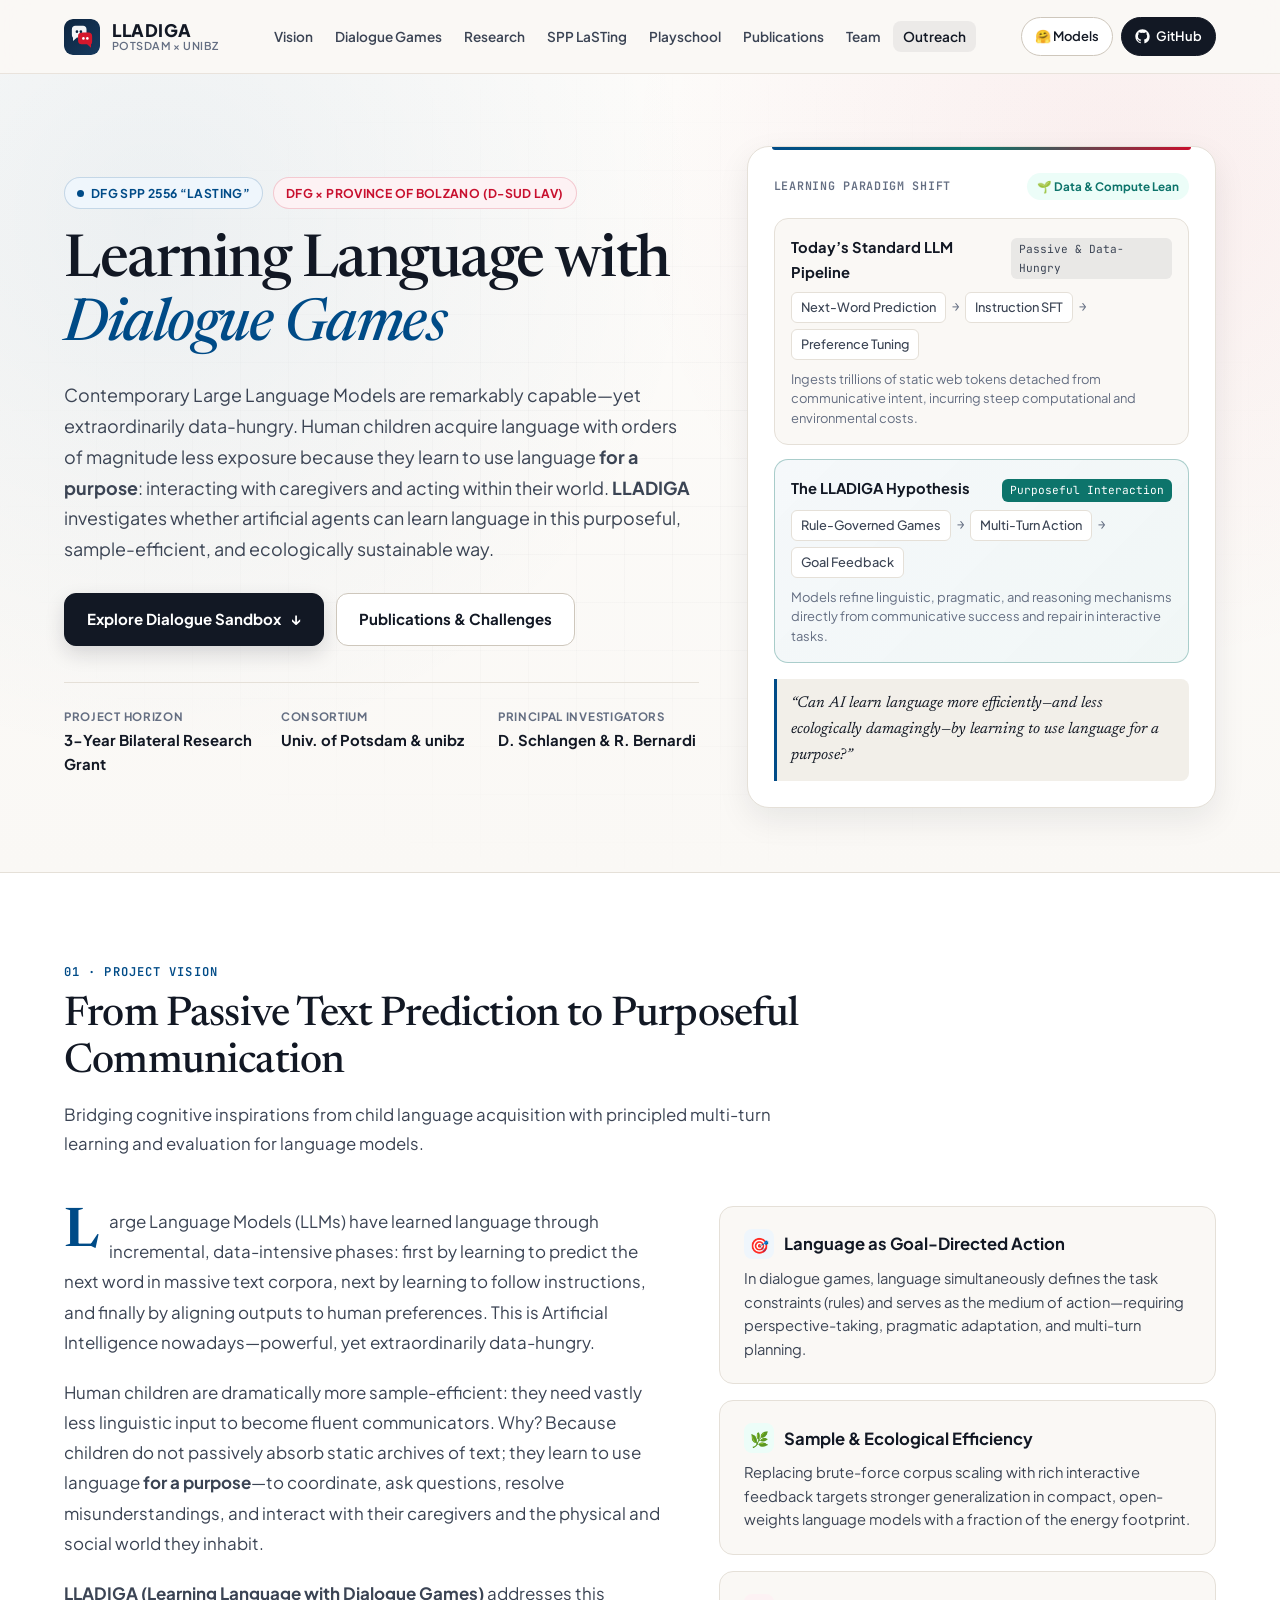
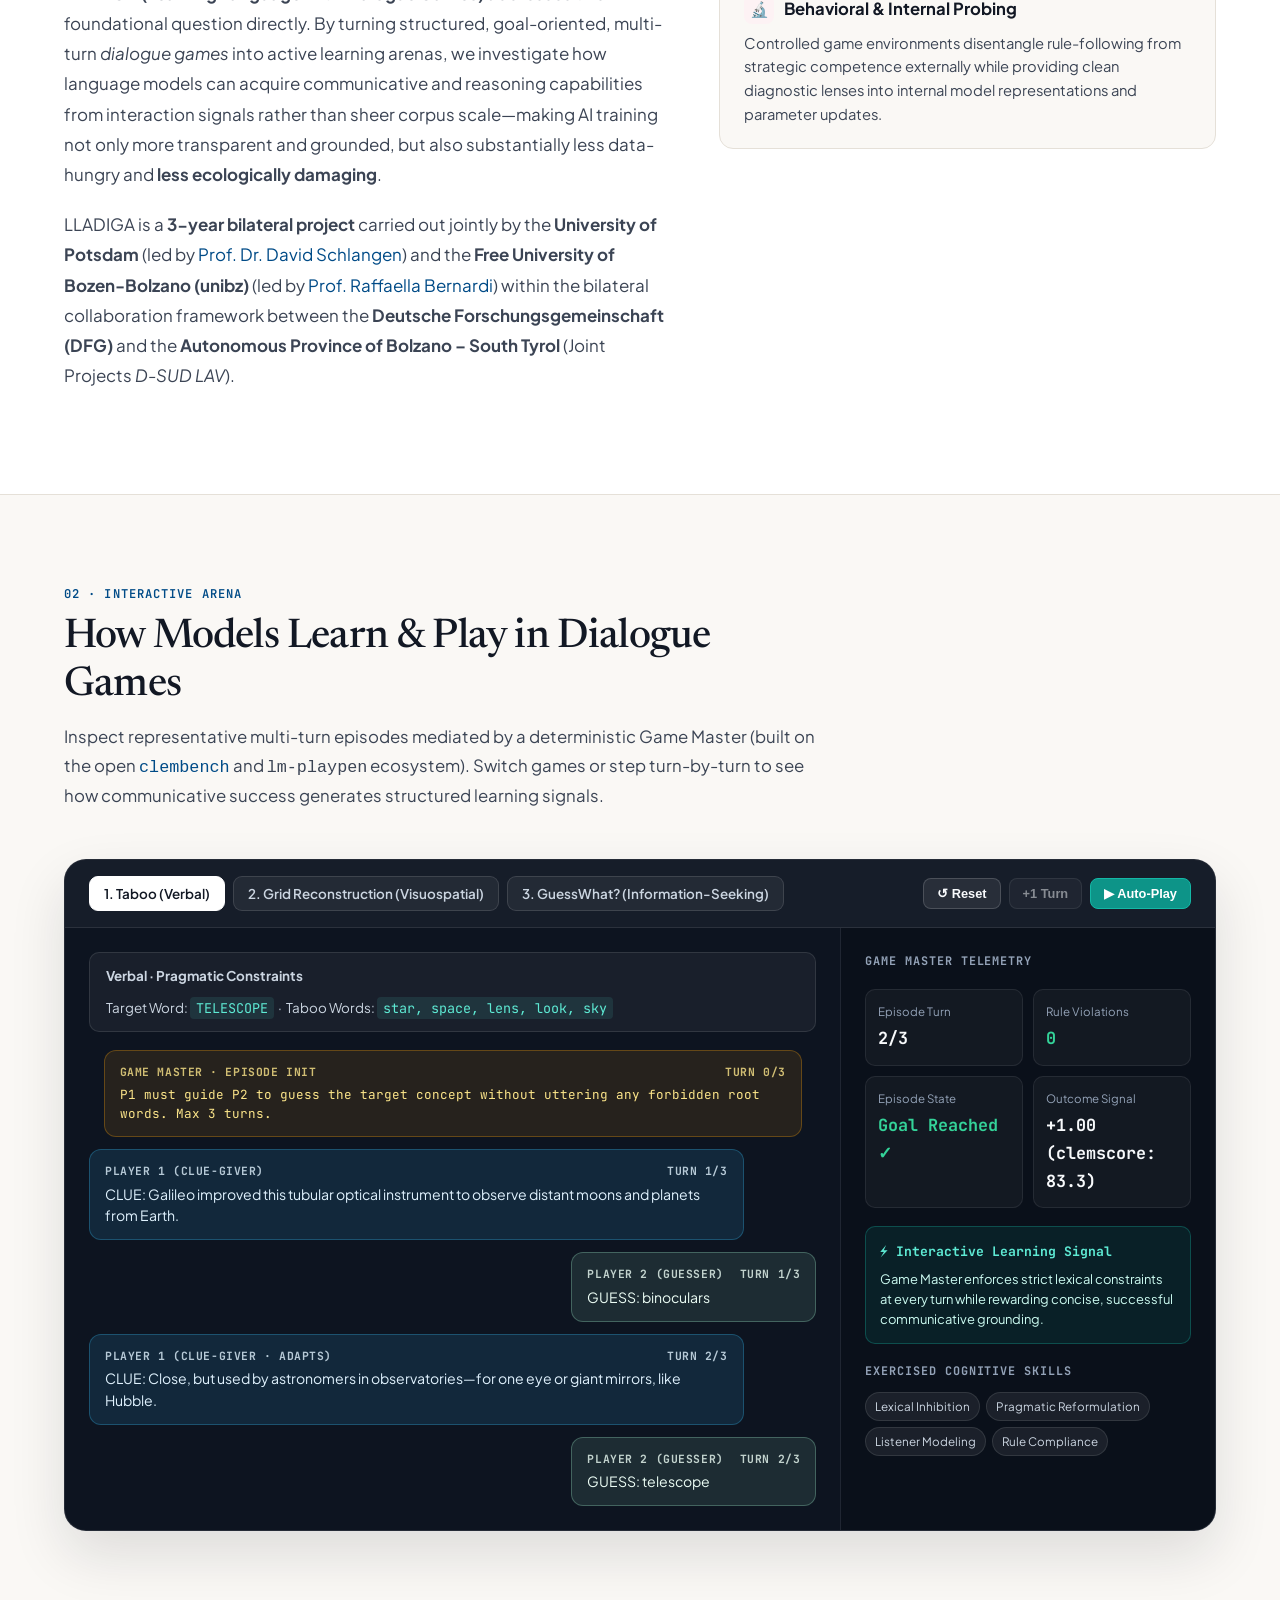
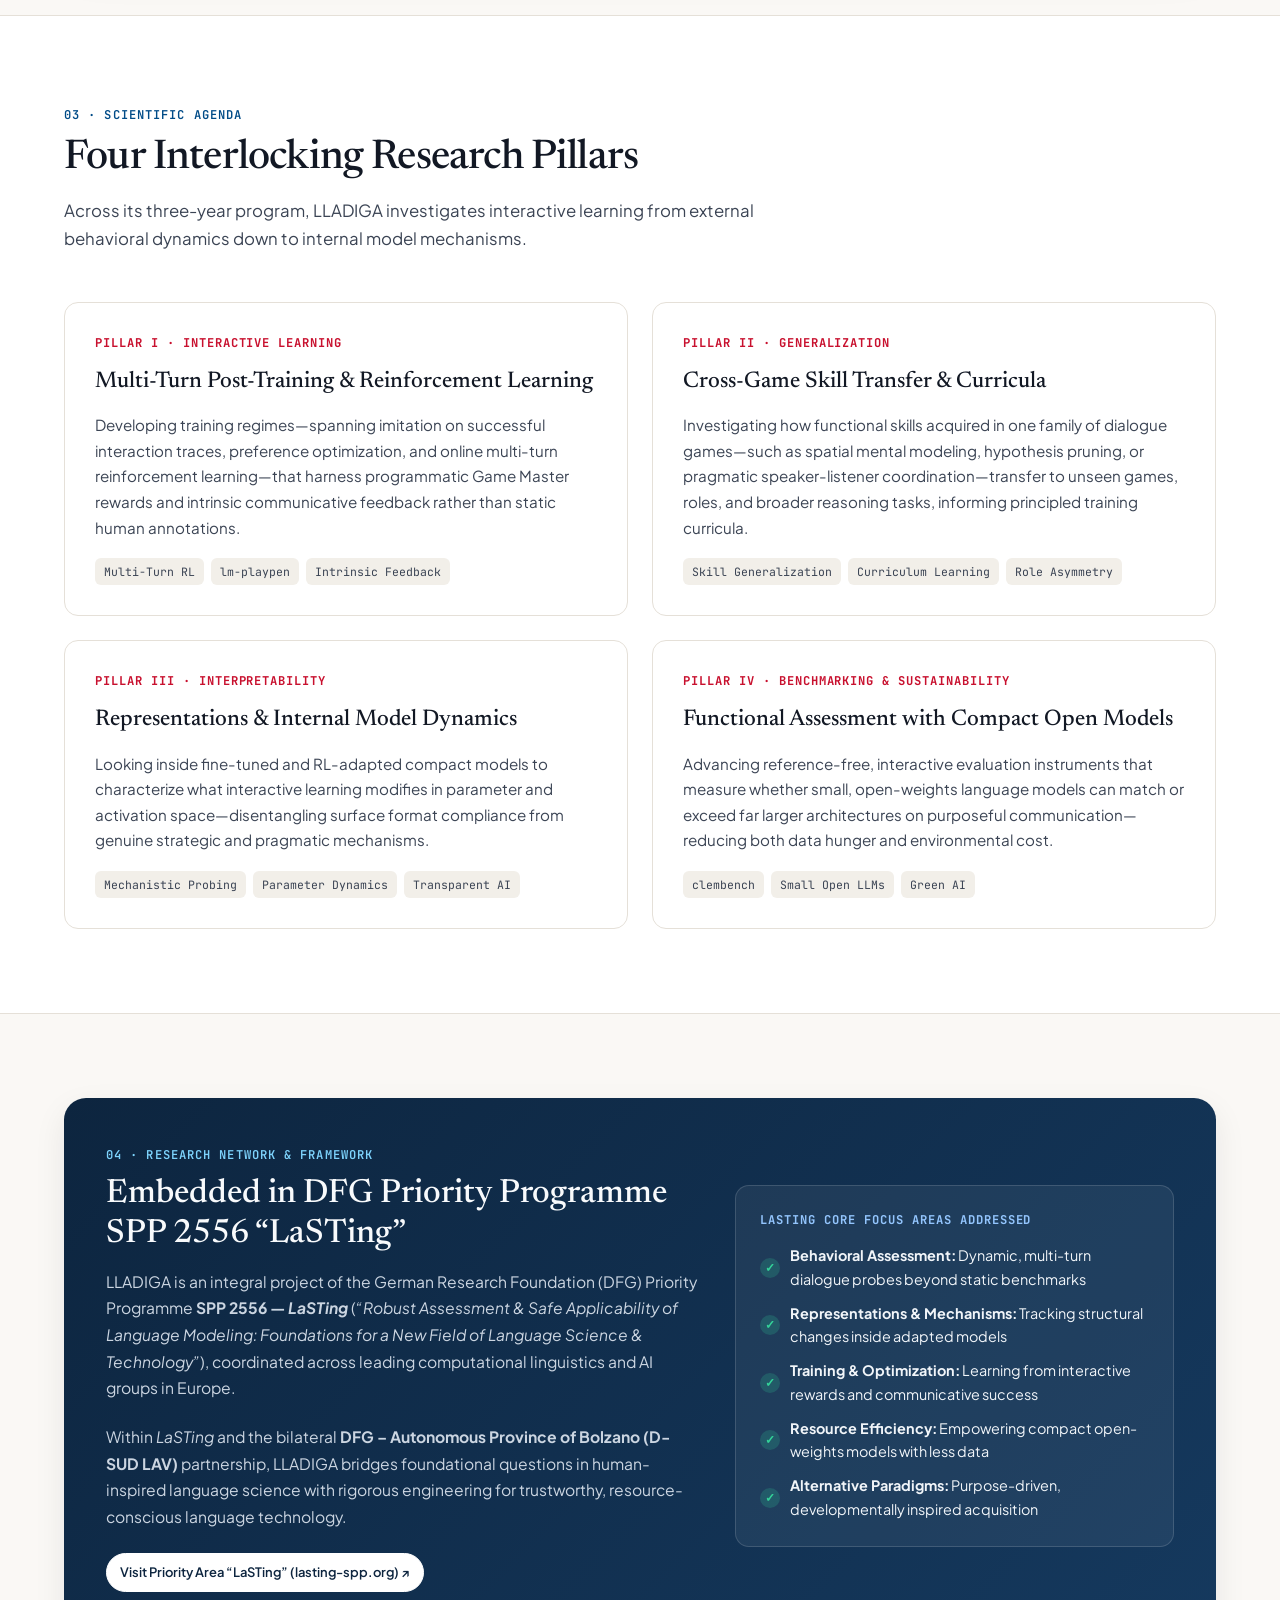
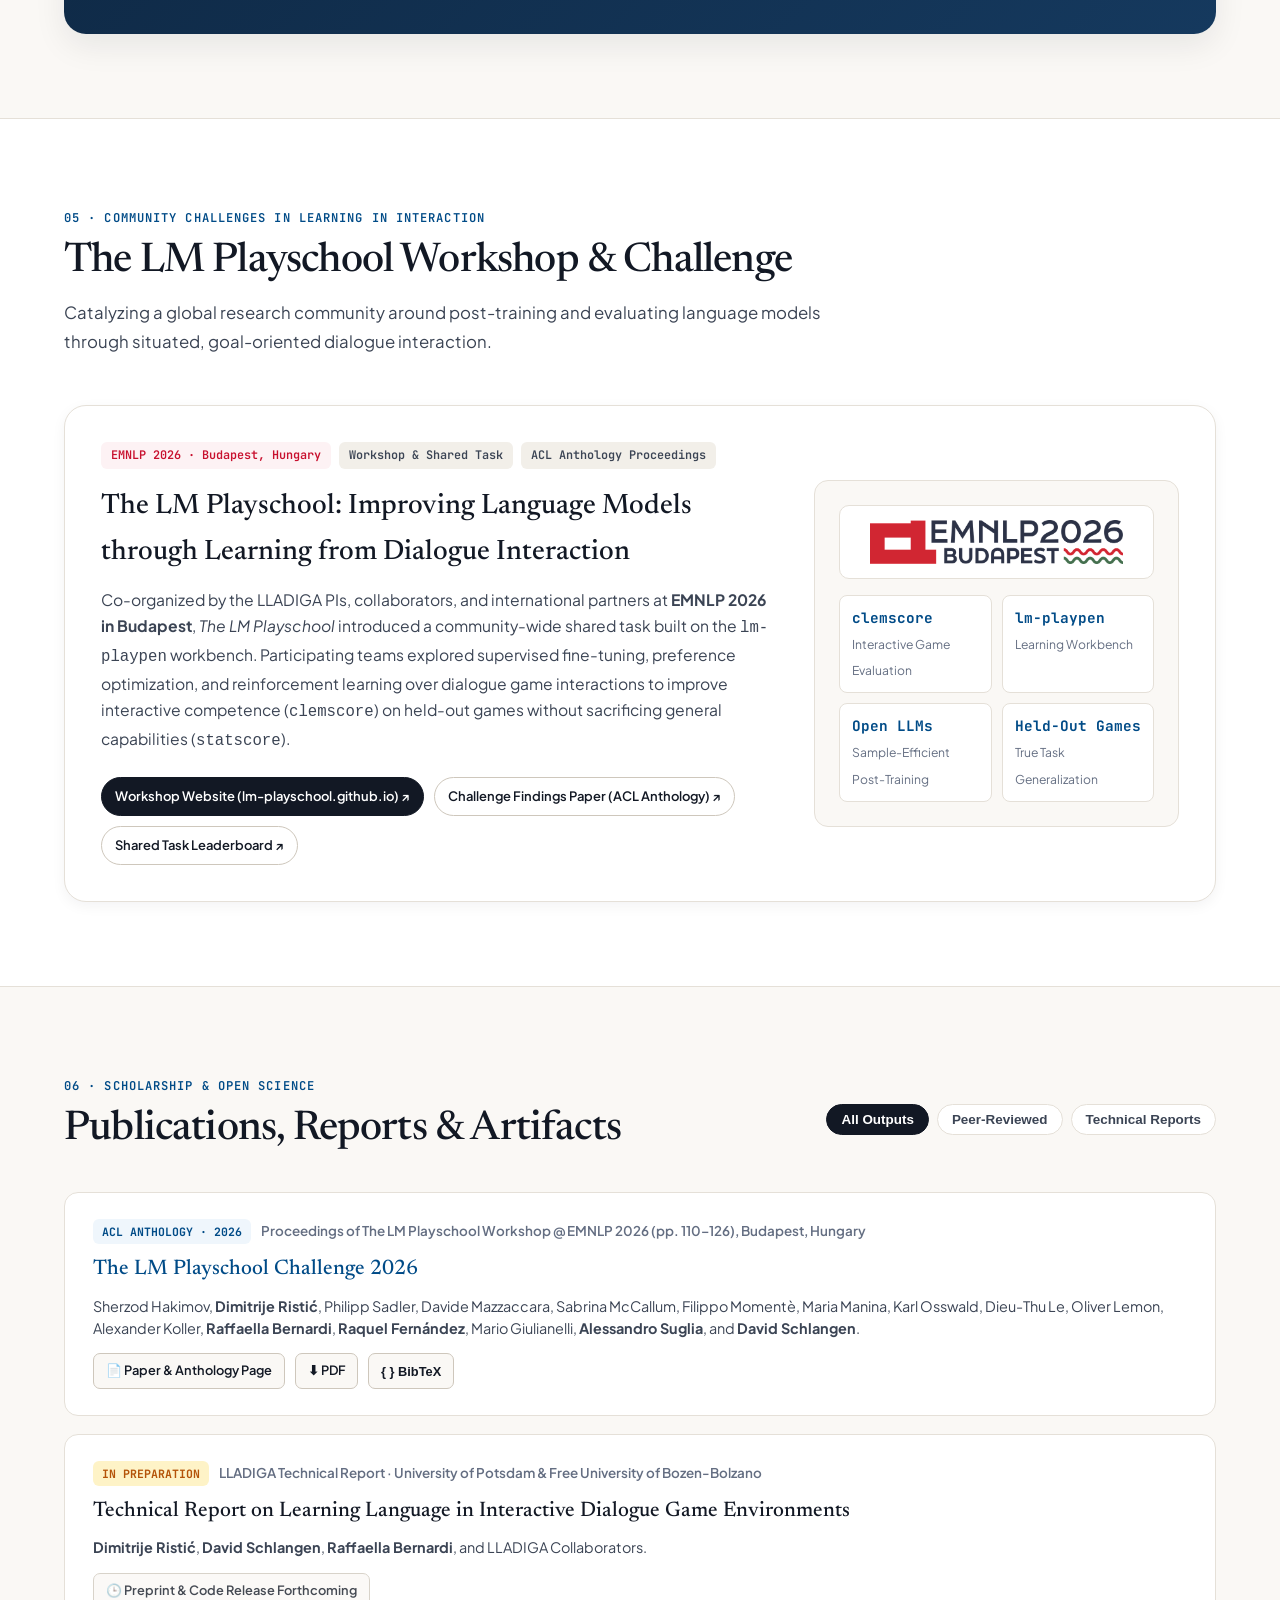
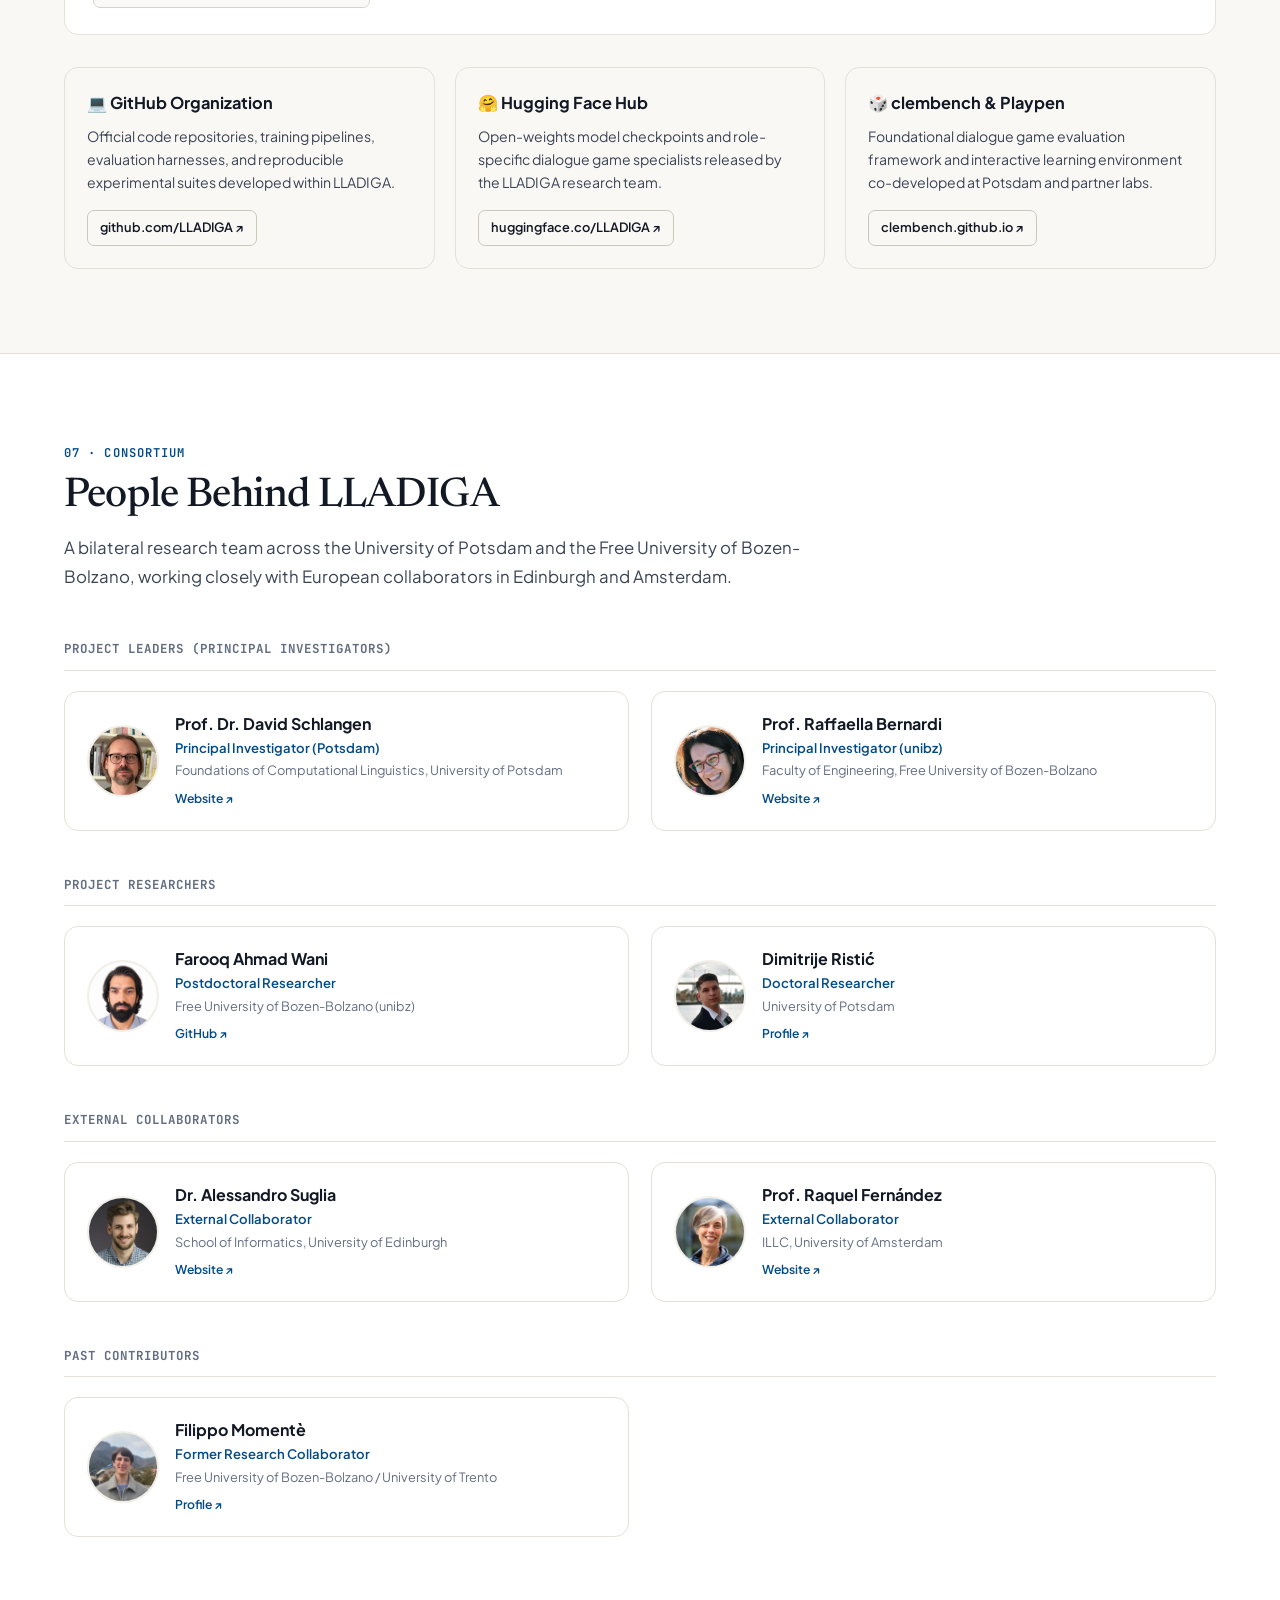
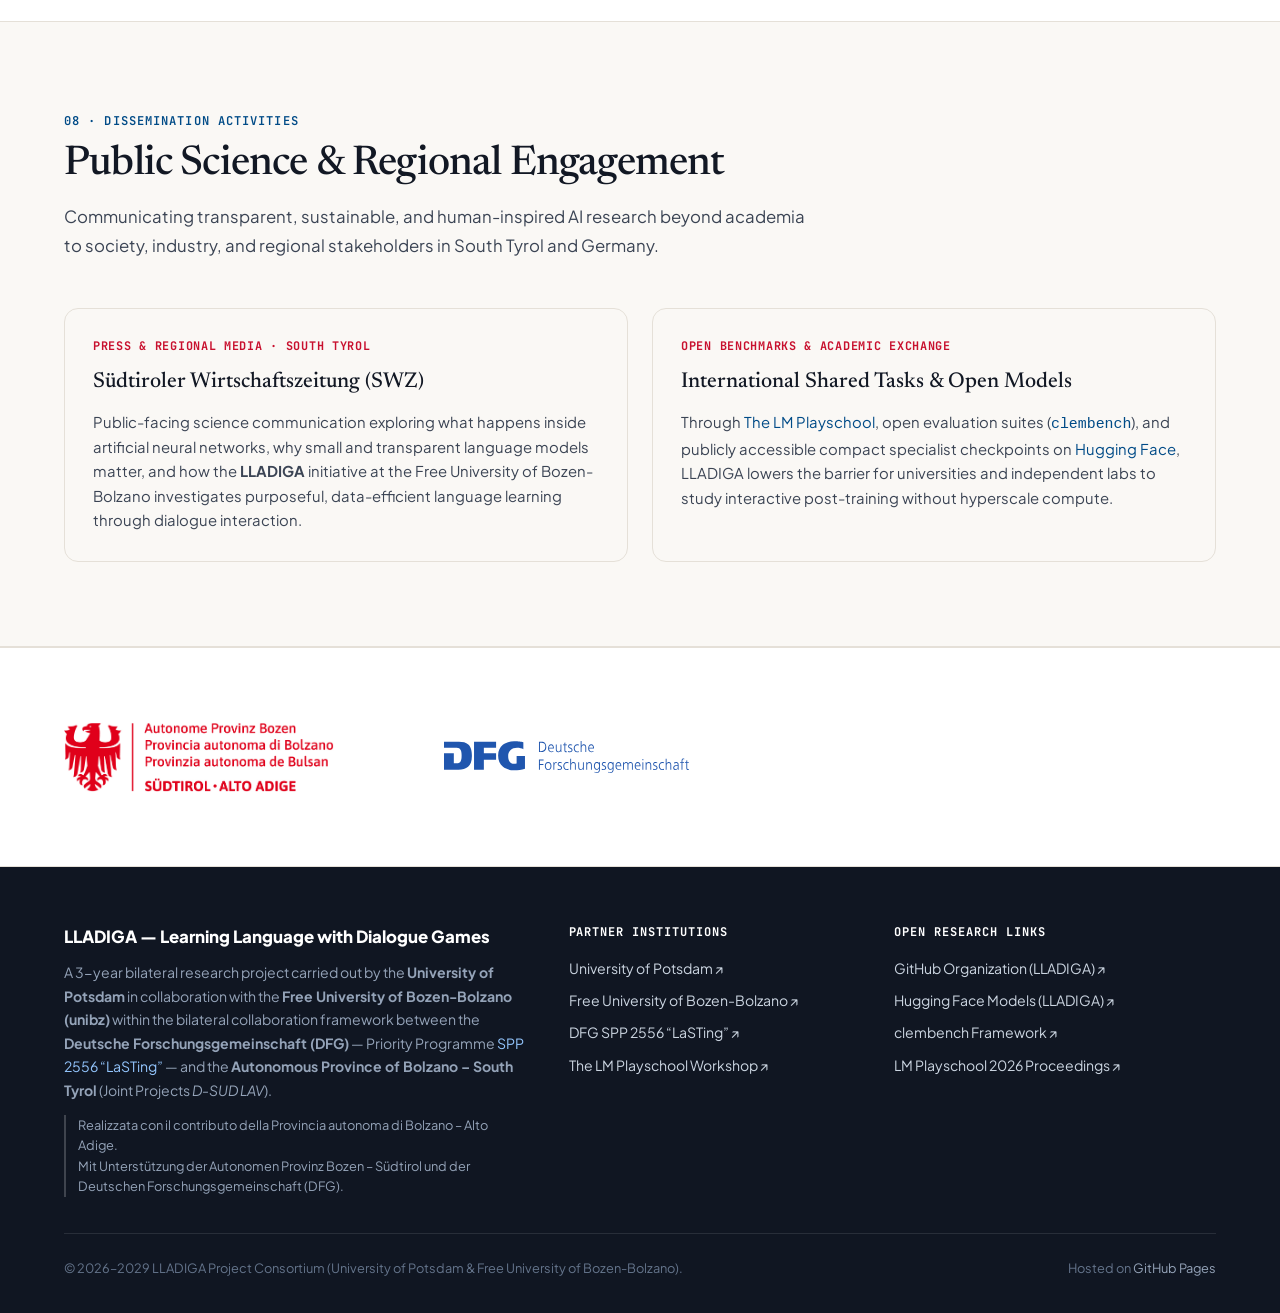
==== index.html @ 9275d826 "Initial launch of official LLADIGA project website" ====
<!DOCTYPE html>
<html lang="en">
<head>
  <meta charset="utf-8" />
  <meta name="viewport" content="width=device-width, initial-scale=1" />
  <title>LLADIGA — Learning Language with Dialogue Games | University of Potsdam &amp; unibz</title>
  <meta name="description" content="LLADIGA (Learning Language with Dialogue Games) is a 3-year bilateral research project by the University of Potsdam and the Free University of Bozen-Bolzano within DFG SPP 2556 'LaSTing' and the Autonomous Province of Bolzano – South Tyrol." />
  <link rel="canonical" href="https://lladiga.github.io/" />

  <!-- Open Graph / Social -->
  <meta property="og:type" content="website" />
  <meta property="og:site_name" content="LLADIGA Project" />
  <meta property="og:title" content="LLADIGA: Learning Language with Dialogue Games" />
  <meta property="og:description" content="Can AI learn language more efficiently—and less ecologically damagingly—by learning to use language for a purpose? A bilateral DFG &amp; Province of Bolzano research initiative (SPP 2556 LaSTing)." />
  <meta property="og:url" content="https://lladiga.github.io/" />

  <!-- Favicon -->
  <link rel="icon" type="image/svg+xml" href="assets/img/favicon.svg" />

  <!-- Typography -->
  <link rel="preconnect" href="https://fonts.googleapis.com" />
  <link rel="preconnect" href="https://fonts.gstatic.com" crossorigin />
  <link href="https://fonts.googleapis.com/css2?family=JetBrains+Mono:wght@400;500;600;700&amp;family=Newsreader:ital,opsz,wght@0,6..72,400;0,6..72,500;0,6..72,600;1,6..72,400;1,6..72,500&amp;family=Plus+Jakarta+Sans:wght@400;500;600;700;800&amp;display=swap" rel="stylesheet" />

  <!-- Styles -->
  <link rel="stylesheet" href="assets/css/styles.css" />

  <!-- Structured Data -->
  <script type="application/ld+json">
  {
    "@context": "https://schema.org",
    "@type": "ResearchProject",
    "name": "LLADIGA: Learning Language with Dialogue Games",
    "alternateName": "LLADIGA",
    "url": "https://lladiga.github.io/",
    "description": "A 3-year bilateral research project investigating sample-efficient, purposeful language acquisition in artificial agents through interactive multi-turn dialogue games.",
    "parentOrganization": [
      {
        "@type": "CollegeOrUniversity",
        "name": "University of Potsdam",
        "url": "https://www.uni-potsdam.de/"
      },
      {
        "@type": "CollegeOrUniversity",
        "name": "Free University of Bozen-Bolzano",
        "url": "https://www.unibz.it/"
      }
    ],
    "funder": [
      {
        "@type": "FundingAgency",
        "name": "Deutsche Forschungsgemeinschaft (DFG) — Priority Programme SPP 2556 LaSTing",
        "url": "https://www.dfg.de/en"
      },
      {
        "@type": "GovernmentOrganization",
        "name": "Autonomous Province of Bolzano – South Tyrol",
        "url": "https://home.provincia.bz.it/"
      }
    ]
  }
  </script>
</head>
<body>
  <a href="#main-content" class="skip-link">Skip to main content</a>

  <!-- =====================================================================
       Sticky Header
       ===================================================================== -->
  <header class="site-header" id="site-header">
    <div class="container nav-inner">
      <a href="#" class="brand-link" aria-label="LLADIGA Home">
        <img src="assets/img/favicon.svg" alt="" class="brand-mark" width="36" height="36" />
        <span class="brand-text-wrap">
          <span class="brand-acronym">LLADIGA</span>
          <span class="brand-sub">Potsdam × unibz</span>
        </span>
      </a>

      <nav aria-label="Primary Navigation">
        <ul class="nav-links" id="nav-links">
          <li><a href="#vision">Vision</a></li>
          <li><a href="#sandbox">Dialogue Games</a></li>
          <li><a href="#research">Research</a></li>
          <li><a href="#lasting">SPP LaSTing</a></li>
          <li><a href="#challenges">Playschool</a></li>
          <li><a href="#publications">Publications</a></li>
          <li><a href="#team">Team</a></li>
          <li><a href="#dissemination">Outreach</a></li>
        </ul>
      </nav>

      <div class="nav-actions">
        <a href="https://huggingface.co/LLADIGA" target="_blank" rel="noopener noreferrer" class="btn-pill" title="LLADIGA Models on Hugging Face">
          <span>🤗 Models</span>
        </a>
        <a href="https://github.com/LLADIGA" target="_blank" rel="noopener noreferrer" class="btn-pill primary" title="LLADIGA GitHub Organization">
          <svg width="15" height="15" viewBox="0 0 24 24" fill="currentColor" aria-hidden="true"><path d="M12 .5C5.73.5.5 5.74.5 12.02c0 5.1 3.29 9.42 7.86 10.95.58.1.79-.25.79-.56v-2.02c-3.2.7-3.87-1.54-3.87-1.54-.52-1.34-1.28-1.7-1.28-1.7-1.05-.72.08-.7.08-.7 1.16.08 1.77 1.2 1.77 1.2 1.03 1.77 2.7 1.26 3.36.96.1-.75.4-1.26.73-1.55-2.55-.29-5.23-1.28-5.23-5.7 0-1.26.45-2.29 1.19-3.1-.12-.29-.52-1.47.11-3.06 0 0 .97-.31 3.18 1.18a11.05 11.05 0 0 1 5.8 0c2.2-1.49 3.17-1.18 3.17-1.18.63 1.59.23 2.77.12 3.06.74.81 1.18 1.84 1.18 3.1 0 4.43-2.69 5.4-5.25 5.69.41.36.78 1.06.78 2.14v3.17c0 .31.21.67.8.56A11.53 11.53 0 0 0 23.5 12.02C23.5 5.74 18.27.5 12 .5Z"/></svg>
          <span>GitHub</span>
        </a>
        <button class="mobile-menu-btn" id="mobile-menu-btn" aria-label="Toggle navigation menu" aria-expanded="false" aria-controls="nav-links">
          <svg width="20" height="20" viewBox="0 0 24 24" fill="none" stroke="currentColor" stroke-width="2.2" stroke-linecap="round"><line x1="3" y1="6" x2="21" y2="6"/><line x1="3" y1="12" x2="21" y2="12"/><line x1="3" y1="18" x2="21" y2="18"/></svg>
        </button>
      </div>
    </div>
  </header>

  <main id="main-content">
    <!-- ===================================================================
         Hero Section
         =================================================================== -->
    <section class="hero">
      <div class="hero-grid-bg" aria-hidden="true"></div>
      <div class="container hero-layout">
        <div class="hero-copy">
          <div class="eyebrow-group">
            <a href="#lasting" class="badge badge-spp">
              <span class="badge-dot"></span>
              DFG SPP 2556 “LaSTing”
            </a>
            <span class="badge badge-bilateral">
              DFG × Province of Bolzano (D-SUD LAV)
            </span>
          </div>

          <h1 class="hero-title">
            Learning Language with <em>Dialogue Games</em>
          </h1>

          <p class="hero-lead">
            Contemporary Large Language Models are remarkably capable—yet extraordinarily data-hungry. Human children acquire language with orders of magnitude less exposure because they learn to use language <strong>for a purpose</strong>: interacting with caregivers and acting within their world. <strong>LLADIGA</strong> investigates whether artificial agents can learn language in this purposeful, sample-efficient, and ecologically sustainable way.
          </p>

          <div class="hero-cta-row">
            <a href="#sandbox" class="btn-lg solid">
              <span>Explore Dialogue Sandbox</span>
              <span aria-hidden="true">↓</span>
            </a>
            <a href="#publications" class="btn-lg outline">
              <span>Publications &amp; Challenges</span>
            </a>
          </div>

          <div class="hero-meta-strip">
            <div class="meta-item">
              <span class="meta-kicker">Project Horizon</span>
              <span class="meta-val">3-Year Bilateral Research Grant</span>
            </div>
            <div class="meta-item">
              <span class="meta-kicker">Consortium</span>
              <span class="meta-val">Univ. of Potsdam &amp; unibz</span>
            </div>
            <div class="meta-item">
              <span class="meta-kicker">Principal Investigators</span>
              <span class="meta-val">D. Schlangen &amp; R. Bernardi</span>
            </div>
          </div>
        </div>

        <!-- Paradigm Contrast Card -->
        <aside class="paradigm-card" aria-label="Comparison between passive pretraining and interactive learning">
          <div class="paradigm-header">
            <span class="paradigm-label">Learning Paradigm Shift</span>
            <span class="eco-pill">🌱 Data &amp; Compute Lean</span>
          </div>

          <div class="paradigm-track">
            <div class="track-head">
              <span class="track-title">Today’s Standard LLM Pipeline</span>
              <span class="track-tag">Passive &amp; Data-Hungry</span>
            </div>
            <div class="pipeline-steps">
              <span class="step-chip">Next-Word Prediction</span>
              <span class="step-arrow">→</span>
              <span class="step-chip">Instruction SFT</span>
              <span class="step-arrow">→</span>
              <span class="step-chip">Preference Tuning</span>
            </div>
            <p class="track-caption">
              Ingests trillions of static web tokens detached from communicative intent, incurring steep computational and environmental costs.
            </p>
          </div>

          <div class="paradigm-track highlight">
            <div class="track-head">
              <span class="track-title">The LLADIGA Hypothesis</span>
              <span class="track-tag">Purposeful Interaction</span>
            </div>
            <div class="pipeline-steps">
              <span class="step-chip">Rule-Governed Games</span>
              <span class="step-arrow">→</span>
              <span class="step-chip">Multi-Turn Action</span>
              <span class="step-arrow">→</span>
              <span class="step-chip">Goal Feedback</span>
            </div>
            <p class="track-caption">
              Models refine linguistic, pragmatic, and reasoning mechanisms directly from communicative success and repair in interactive tasks.
            </p>
          </div>

          <blockquote class="paradigm-quote">
            “Can AI learn language more efficiently—and less ecologically damagingly—by learning to use language for a purpose?”
          </blockquote>
        </aside>
      </div>
    </section>

    <!-- ===================================================================
         1. Vision & Core Scientific Question
         =================================================================== -->
    <section class="section alt-bg" id="vision">
      <div class="container">
        <div class="section-header">
          <span class="section-kicker">01 · Project Vision</span>
          <h2 class="section-title">From Passive Text Prediction to Purposeful Communication</h2>
          <p class="section-desc">
            Bridging cognitive inspirations from child language acquisition with principled multi-turn learning and evaluation for language models.
          </p>
        </div>

        <div class="vision-grid">
          <div class="prose-editorial">
            <p class="dropcap">
              Large Language Models (LLMs) have learned language through incremental, data-intensive phases: first by learning to predict the next word in massive text corpora, next by learning to follow instructions, and finally by aligning outputs to human preferences. This is Artificial Intelligence nowadays—powerful, yet extraordinarily data-hungry.
            </p>
            <p>
              Human children are dramatically more sample-efficient: they need vastly less linguistic input to become fluent communicators. Why? Because children do not passively absorb static archives of text; they learn to use language <strong>for a purpose</strong>—to coordinate, ask questions, resolve misunderstandings, and interact with their caregivers and the physical and social world they inhabit.
            </p>
            <p>
              <strong>LLADIGA (Learning Language with Dialogue Games)</strong> addresses this foundational question directly. By turning structured, goal-oriented, multi-turn <em>dialogue games</em> into active learning arenas, we investigate how language models can acquire communicative and reasoning capabilities from interaction signals rather than sheer corpus scale—making AI training not only more transparent and grounded, but also substantially less data-hungry and <strong>less ecologically damaging</strong>.
            </p>
            <p>
              LLADIGA is a <strong>3-year bilateral project</strong> carried out jointly by the <strong>University of Potsdam</strong> (led by <a href="https://www.ling.uni-potsdam.de/~das/" target="_blank" rel="noopener noreferrer">Prof. Dr. David Schlangen</a>) and the <strong>Free University of Bozen-Bolzano (unibz)</strong> (led by <a href="https://www.unibz.it/en/faculties/engineering/academic-staff/person/2311-raffaella-bernardi" target="_blank" rel="noopener noreferrer">Prof. Raffaella Bernardi</a>) within the bilateral collaboration framework between the <strong>Deutsche Forschungsgemeinschaft (DFG)</strong> and the <strong>Autonomous Province of Bolzano – South Tyrol</strong> (Joint Projects <em>D-SUD LAV</em>).
            </p>
          </div>

          <div class="vision-highlights">
            <div class="highlight-box">
              <h3>
                <span class="highlight-icon" style="background: var(--accent-blue-soft); color: var(--accent-blue);">🎯</span>
                Language as Goal-Directed Action
              </h3>
              <p>
                In dialogue games, language simultaneously defines the task constraints (rules) and serves as the medium of action—requiring perspective-taking, pragmatic adaptation, and multi-turn planning.
              </p>
            </div>

            <div class="highlight-box">
              <h3>
                <span class="highlight-icon" style="background: var(--accent-teal-soft); color: var(--accent-teal);">🌿</span>
                Sample &amp; Ecological Efficiency
              </h3>
              <p>
                Replacing brute-force corpus scaling with rich interactive feedback targets stronger generalization in compact, open-weights language models with a fraction of the energy footprint.
              </p>
            </div>

            <div class="highlight-box">
              <h3>
                <span class="highlight-icon" style="background: var(--accent-crimson-soft); color: var(--accent-crimson);">🔬</span>
                Behavioral &amp; Internal Probing
              </h3>
              <p>
                Controlled game environments disentangle rule-following from strategic competence externally while providing clean diagnostic lenses into internal model representations and parameter updates.
              </p>
            </div>
          </div>
        </div>
      </div>
    </section>

    <!-- ===================================================================
         2. Interactive Dialogue Game Sandbox
         =================================================================== -->
    <section class="section" id="sandbox">
      <div class="container">
        <div class="section-header">
          <span class="section-kicker">02 · Interactive Arena</span>
          <h2 class="section-title">How Models Learn &amp; Play in Dialogue Games</h2>
          <p class="section-desc">
            Inspect representative multi-turn episodes mediated by a deterministic Game Master (built on the open <a href="https://clembench.github.io/" target="_blank" rel="noopener noreferrer"><code>clembench</code></a> and <code>lm-playpen</code> ecosystem). Switch games or step turn-by-turn to see how communicative success generates structured learning signals.
          </p>
        </div>

        <div class="sandbox-shell">
          <div class="sandbox-topbar">
            <div class="game-tabs" role="tablist" aria-label="Select Dialogue Game Family">
              <button class="game-tab active" role="tab" aria-selected="true" data-game="taboo">
                1. Taboo (Verbal)
              </button>
              <button class="game-tab" role="tab" aria-selected="false" data-game="grid">
                2. Grid Reconstruction (Visuospatial)
              </button>
              <button class="game-tab" role="tab" aria-selected="false" data-game="guesswhat">
                3. GuessWhat? (Information-Seeking)
              </button>
            </div>

            <div class="sandbox-controls">
              <button class="ctrl-btn" id="btn-reset-game" type="button" title="Reset episode to initial state">
                ↺ Reset
              </button>
              <button class="ctrl-btn" id="btn-step-turn" type="button" title="Advance one dialogue turn">
                +1 Turn
              </button>
              <button class="ctrl-btn accent" id="btn-auto-play" type="button" title="Replay multi-turn interaction">
                ▶ Auto-Play
              </button>
            </div>
          </div>

          <div class="sandbox-body">
            <div class="dialogue-stream-pane">
              <div>
                <div class="game-context-banner" id="game-context-banner">
                  <!-- Populated by main.js -->
                </div>
                <div class="turns-list" id="turns-list" aria-live="polite">
                  <!-- Populated by main.js -->
                </div>
              </div>
            </div>

            <aside class="telemetry-pane" aria-label="Game Master Telemetry and Learning Signals">
              <h3 class="telemetry-title">Game Master Telemetry</h3>

              <div class="metric-cards">
                <div class="metric-card">
                  <span class="m-label">Episode Turn</span>
                  <span class="m-value" id="metric-turn">2/3</span>
                </div>
                <div class="metric-card">
                  <span class="m-label">Rule Violations</span>
                  <span class="m-value good" id="metric-violations">0</span>
                </div>
                <div class="metric-card">
                  <span class="m-label">Episode State</span>
                  <span class="m-value good" id="metric-status">Goal Reached ✓</span>
                </div>
                <div class="metric-card">
                  <span class="m-label">Outcome Signal</span>
                  <span class="m-value" id="metric-reward">+1.00</span>
                </div>
              </div>

              <div class="signal-box">
                <h4>⚡ Interactive Learning Signal</h4>
                <p id="signal-desc">
                  Game Master enforces strict lexical constraints at every turn while rewarding concise, successful communicative grounding.
                </p>
              </div>

              <div>
                <h4 class="telemetry-title" style="margin-bottom: 10px;">Exercised Cognitive Skills</h4>
                <div class="competencies-tags" id="competencies-tags">
                  <!-- Populated by main.js -->
                </div>
              </div>
            </aside>
          </div>
        </div>
      </div>
    </section>

    <!-- ===================================================================
         3. Core Research Pillars
         =================================================================== -->
    <section class="section alt-bg" id="research">
      <div class="container">
        <div class="section-header">
          <span class="section-kicker">03 · Scientific Agenda</span>
          <h2 class="section-title">Four Interlocking Research Pillars</h2>
          <p class="section-desc">
            Across its three-year program, LLADIGA investigates interactive learning from external behavioral dynamics down to internal model mechanisms.
          </p>
        </div>

        <div class="pillars-grid">
          <article class="pillar-card">
            <div>
              <div class="pillar-num">Pillar I · Interactive Learning</div>
              <h3>Multi-Turn Post-Training &amp; Reinforcement Learning</h3>
              <p>
                Developing training regimes—spanning imitation on successful interaction traces, preference optimization, and online multi-turn reinforcement learning—that harness programmatic Game Master rewards and intrinsic communicative feedback rather than static human annotations.
              </p>
            </div>
            <div class="pillar-tags">
              <span>Multi-Turn RL</span>
              <span>lm-playpen</span>
              <span>Intrinsic Feedback</span>
            </div>
          </article>

          <article class="pillar-card">
            <div>
              <div class="pillar-num">Pillar II · Generalization</div>
              <h3>Cross-Game Skill Transfer &amp; Curricula</h3>
              <p>
                Investigating how functional skills acquired in one family of dialogue games—such as spatial mental modeling, hypothesis pruning, or pragmatic speaker-listener coordination—transfer to unseen games, roles, and broader reasoning tasks, informing principled training curricula.
              </p>
            </div>
            <div class="pillar-tags">
              <span>Skill Generalization</span>
              <span>Curriculum Learning</span>
              <span>Role Asymmetry</span>
            </div>
          </article>

          <article class="pillar-card">
            <div>
              <div class="pillar-num">Pillar III · Interpretability</div>
              <h3>Representations &amp; Internal Model Dynamics</h3>
              <p>
                Looking inside fine-tuned and RL-adapted compact models to characterize what interactive learning modifies in parameter and activation space—disentangling surface format compliance from genuine strategic and pragmatic mechanisms.
              </p>
            </div>
            <div class="pillar-tags">
              <span>Mechanistic Probing</span>
              <span>Parameter Dynamics</span>
              <span>Transparent AI</span>
            </div>
          </article>

          <article class="pillar-card">
            <div>
              <div class="pillar-num">Pillar IV · Benchmarking &amp; Sustainability</div>
              <h3>Functional Assessment with Compact Open Models</h3>
              <p>
                Advancing reference-free, interactive evaluation instruments that measure whether small, open-weights language models can match or exceed far larger architectures on purposeful communication—reducing both data hunger and environmental cost.
              </p>
            </div>
            <div class="pillar-tags">
              <span>clembench</span>
              <span>Small Open LLMs</span>
              <span>Green AI</span>
            </div>
          </article>
        </div>
      </div>
    </section>

    <!-- ===================================================================
         4. DFG Priority Programme SPP 2556 "LaSTing"
         =================================================================== -->
    <section class="section" id="lasting">
      <div class="container">
        <div class="spp-feature">
          <div>
            <span class="section-kicker">04 · Research Network &amp; Framework</span>
            <h3>Embedded in DFG Priority Programme SPP 2556 “LaSTing”</h3>
            <p>
              LLADIGA is an integral project of the German Research Foundation (DFG) Priority Programme <strong>SPP 2556 — <em>LaSTing</em></strong> (<em>“Robust Assessment &amp; Safe Applicability of Language Modeling: Foundations for a New Field of Language Science &amp; Technology”</em>), coordinated across leading computational linguistics and AI groups in Europe.
            </p>
            <p>
              Within <em>LaSTing</em> and the bilateral <strong>DFG – Autonomous Province of Bolzano (D-SUD LAV)</strong> partnership, LLADIGA bridges foundational questions in human-inspired language science with rigorous engineering for trustworthy, resource-conscious language technology.
            </p>
            <a href="https://www.lasting-spp.org/" target="_blank" rel="noopener noreferrer" class="btn-pill" style="background: #FFFFFF; border-color: #FFFFFF; color: #0D253F;">
              <span>Visit Priority Area “LaSTing” (lasting-spp.org) ↗</span>
            </a>
          </div>

          <div class="spp-axes">
            <h4>LaSTing Core Focus Areas Addressed</h4>
            <ul class="spp-axis-list">
              <li>
                <span class="axis-check">✓</span>
                <span><strong>Behavioral Assessment:</strong> Dynamic, multi-turn dialogue probes beyond static benchmarks</span>
              </li>
              <li>
                <span class="axis-check">✓</span>
                <span><strong>Representations &amp; Mechanisms:</strong> Tracking structural changes inside adapted models</span>
              </li>
              <li>
                <span class="axis-check">✓</span>
                <span><strong>Training &amp; Optimization:</strong> Learning from interactive rewards and communicative success</span>
              </li>
              <li>
                <span class="axis-check">✓</span>
                <span><strong>Resource Efficiency:</strong> Empowering compact open-weights models with less data</span>
              </li>
              <li>
                <span class="axis-check">✓</span>
                <span><strong>Alternative Paradigms:</strong> Purpose-driven, developmentally inspired acquisition</span>
              </li>
            </ul>
          </div>
        </div>
      </div>
    </section>

    <!-- ===================================================================
         5. Community Challenges: The LM Playschool @ EMNLP 2026
         =================================================================== -->
    <section class="section alt-bg" id="challenges">
      <div class="container">
        <div class="section-header">
          <span class="section-kicker">05 · Community Challenges in Learning in Interaction</span>
          <h2 class="section-title">The LM Playschool Workshop &amp; Challenge</h2>
          <p class="section-desc">
            Catalyzing a global research community around post-training and evaluating language models through situated, goal-oriented dialogue interaction.
          </p>
        </div>

        <div class="challenge-spotlight">
          <div>
            <div class="event-meta-pills">
              <span class="event-pill live">EMNLP 2026 · Budapest, Hungary</span>
              <span class="event-pill">Workshop &amp; Shared Task</span>
              <span class="event-pill">ACL Anthology Proceedings</span>
            </div>
            <h3>The LM Playschool: Improving Language Models through Learning from Dialogue Interaction</h3>
            <p>
              Co-organized by the LLADIGA PIs, collaborators, and international partners at <strong>EMNLP 2026 in Budapest</strong>, <em>The LM Playschool</em> introduced a community-wide shared task built on the <code>lm-playpen</code> workbench. Participating teams explored supervised fine-tuning, preference optimization, and reinforcement learning over dialogue game interactions to improve interactive competence (<code>clemscore</code>) on held-out games without sacrificing general capabilities (<code>statscore</code>).
            </p>
            <div class="pub-actions">
              <a href="https://lm-playschool.github.io/" target="_blank" rel="noopener noreferrer" class="btn-pill primary">
                <span>Workshop Website (lm-playschool.github.io) ↗</span>
              </a>
              <a href="https://aclanthology.org/2026.lmplayschool-1.9/" target="_blank" rel="noopener noreferrer" class="btn-pill">
                <span>Challenge Findings Paper (ACL Anthology) ↗</span>
              </a>
              <a href="https://lm-playschool.github.io/leaderboard" target="_blank" rel="noopener noreferrer" class="btn-pill">
                <span>Shared Task Leaderboard ↗</span>
              </a>
            </div>
          </div>

          <div class="challenge-side-card">
            <div class="emnlp-logo-wrap">
              <img src="assets/img/logos/emnlp2026.png" alt="EMNLP 2026 Logo" loading="lazy" />
            </div>
            <div class="challenge-metrics">
              <div class="c-stat">
                <strong>clemscore</strong>
                <span>Interactive Game Evaluation</span>
              </div>
              <div class="c-stat">
                <strong>lm-playpen</strong>
                <span>Learning Workbench</span>
              </div>
              <div class="c-stat">
                <strong>Open LLMs</strong>
                <span>Sample-Efficient Post-Training</span>
              </div>
              <div class="c-stat">
                <strong>Held-Out Games</strong>
                <span>True Task Generalization</span>
              </div>
            </div>
          </div>
        </div>
      </div>
    </section>

    <!-- ===================================================================
         6. Publications, Technical Reports & Open Ecosystem
         =================================================================== -->
    <section class="section" id="publications">
      <div class="container">
        <div class="pub-toolbar">
          <div class="section-header" style="margin-bottom: 0;">
            <span class="section-kicker">06 · Scholarship &amp; Open Science</span>
            <h2 class="section-title">Publications, Reports &amp; Artifacts</h2>
          </div>

          <div class="filter-tabs" role="group" aria-label="Filter publications">
            <button class="filter-btn active" type="button" data-filter="all">All Outputs</button>
            <button class="filter-btn" type="button" data-filter="peer-reviewed">Peer-Reviewed</button>
            <button class="filter-btn" type="button" data-filter="report">Technical Reports</button>
          </div>
        </div>

        <div class="pub-list">
          <!-- Publication 1: Playschool Report (ACL Anthology 2026) -->
          <article class="pub-card" data-category="peer-reviewed">
            <div class="pub-top">
              <span class="pub-badge published">ACL Anthology · 2026</span>
              <span class="pub-venue">Proceedings of The LM Playschool Workshop @ EMNLP 2026 (pp. 110–126), Budapest, Hungary</span>
            </div>
            <h3 class="pub-title">
              <a href="https://aclanthology.org/2026.lmplayschool-1.9/" target="_blank" rel="noopener noreferrer">
                The LM Playschool Challenge 2026
              </a>
            </h3>
            <p class="pub-authors">
              Sherzod Hakimov, <strong>Dimitrije Ristić</strong>, Philipp Sadler, Davide Mazzaccara, Sabrina McCallum, Filippo Momentè, Maria Manina, Karl Osswald, Dieu-Thu Le, Oliver Lemon, Alexander Koller, <strong>Raffaella Bernardi</strong>, <strong>Raquel Fernández</strong>, Mario Giulianelli, <strong>Alessandro Suglia</strong>, and <strong>David Schlangen</strong>.
            </p>
            <div class="pub-actions">
              <a href="https://aclanthology.org/2026.lmplayschool-1.9/" target="_blank" rel="noopener noreferrer" class="pub-action-btn">
                📄 Paper &amp; Anthology Page
              </a>
              <a href="https://aclanthology.org/2026.lmplayschool-1.9.pdf" target="_blank" rel="noopener noreferrer" class="pub-action-btn">
                ⬇ PDF
              </a>
              <button type="button" class="pub-action-btn" data-toggle-bib="bib-playschool2026" aria-expanded="false">
                { } BibTeX
              </button>
            </div>
            <div class="bibtex-drawer" id="bib-playschool2026">
              <button type="button" class="copy-bib-btn" data-copy-bib="pre-playschool2026">Copy</button>
              <pre id="pre-playschool2026">@inproceedings{hakimov-etal-2026-lm,
    title = "The {LM} Playschool Challenge 2026",
    author = "Hakimov, Sherzod and Ristic, Dimitrije and Sadler, Philipp and Mazzaccara, Davide and McCallum, Sabrina and Moment{\`e}, Filippo and Manina, Maria and Osswald, Karl and Le, Dieu-Thu and Lemon, Oliver and Koller, Alexander and Bernardi, Raffaella and Fern{\'a}ndez, Raquel and Giulianelli, Mario and Suglia, Alessandro and Schlangen, David",
    booktitle = "The Proceedings of Improving Language Models through Learning from Dialogue Game Interaction",
    month = oct,
    year = "2026",
    address = "Budapest, Hungary",
    publisher = "Association for Computational Linguistics",
    url = "https://aclanthology.org/2026.lmplayschool-1.9/",
    doi = "10.18653/2026.lmplayschool-1.9",
    pages = "110--126"
}</pre>
            </div>
          </article>

          <!-- Publication 2: Dimitrije's Technical Report -->
          <article class="pub-card" data-category="report">
            <div class="pub-top">
              <span class="pub-badge prep">In Preparation</span>
              <span class="pub-venue">LLADIGA Technical Report · University of Potsdam &amp; Free University of Bozen-Bolzano</span>
            </div>
            <h3 class="pub-title">
              Technical Report on Learning Language in Interactive Dialogue Game Environments
            </h3>
            <p class="pub-authors">
              <strong>Dimitrije Ristić</strong>, <strong>David Schlangen</strong>, <strong>Raffaella Bernardi</strong>, and LLADIGA Collaborators.
            </p>
            <div class="pub-actions">
              <span class="pub-action-btn" style="cursor: default; opacity: 0.78;">
                🕒 Preprint &amp; Code Release Forthcoming
              </span>
            </div>
          </article>
        </div>

        <!-- Open Science Ecosystem Cards -->
        <div class="resources-grid">
          <div class="resource-card">
            <div>
              <h4>💻 GitHub Organization</h4>
              <p>
                Official code repositories, training pipelines, evaluation harnesses, and reproducible experimental suites developed within LLADIGA.
              </p>
            </div>
            <a href="https://github.com/LLADIGA" target="_blank" rel="noopener noreferrer" class="pub-action-btn" style="align-self: flex-start;">
              github.com/LLADIGA ↗
            </a>
          </div>

          <div class="resource-card">
            <div>
              <h4>🤗 Hugging Face Hub</h4>
              <p>
                Open-weights model checkpoints and role-specific dialogue game specialists released by the LLADIGA research team.
              </p>
            </div>
            <a href="https://huggingface.co/LLADIGA" target="_blank" rel="noopener noreferrer" class="pub-action-btn" style="align-self: flex-start;">
              huggingface.co/LLADIGA ↗
            </a>
          </div>

          <div class="resource-card">
            <div>
              <h4>🎲 clembench &amp; Playpen</h4>
              <p>
                Foundational dialogue game evaluation framework and interactive learning environment co-developed at Potsdam and partner labs.
              </p>
            </div>
            <a href="https://clembench.github.io/" target="_blank" rel="noopener noreferrer" class="pub-action-btn" style="align-self: flex-start;">
              clembench.github.io ↗
            </a>
          </div>
        </div>
      </div>
    </section>

    <!-- ===================================================================
         7. People & Consortium
         =================================================================== -->
    <section class="section alt-bg" id="team">
      <div class="container">
        <div class="section-header">
          <span class="section-kicker">07 · Consortium</span>
          <h2 class="section-title">People Behind LLADIGA</h2>
          <p class="section-desc">
            A bilateral research team across the University of Potsdam and the Free University of Bozen-Bolzano, working closely with European collaborators in Edinburgh and Amsterdam.
          </p>
        </div>

        <!-- Principal Investigators -->
        <div class="team-group">
          <h3 class="team-group-title">Project Leaders (Principal Investigators)</h3>
          <div class="team-grid">
            <article class="person-card">
              <img src="assets/img/team/david_schlangen.jpg" alt="Portrait of Prof. Dr. David Schlangen" class="person-avatar" width="72" height="72" loading="lazy" />
              <div class="person-info">
                <h4 class="person-name">Prof. Dr. David Schlangen</h4>
                <p class="person-role">Principal Investigator (Potsdam)</p>
                <p class="person-affil">Foundations of Computational Linguistics, University of Potsdam</p>
                <div class="person-links">
                  <a href="https://www.ling.uni-potsdam.de/~das/" target="_blank" rel="noopener noreferrer">Website ↗</a>
                </div>
              </div>
            </article>

            <article class="person-card">
              <img src="assets/img/team/raffaella_bernardi.jpg" alt="Portrait of Prof. Raffaella Bernardi" class="person-avatar" width="72" height="72" loading="lazy" />
              <div class="person-info">
                <h4 class="person-name">Prof. Raffaella Bernardi</h4>
                <p class="person-role">Principal Investigator (unibz)</p>
                <p class="person-affil">Faculty of Engineering, Free University of Bozen-Bolzano</p>
                <div class="person-links">
                  <a href="https://www.unibz.it/en/faculties/engineering/academic-staff/person/2311-raffaella-bernardi" target="_blank" rel="noopener noreferrer">Website ↗</a>
                </div>
              </div>
            </article>
          </div>
        </div>

        <!-- Project Researchers / Collaborators -->
        <div class="team-group">
          <h3 class="team-group-title">Project Researchers</h3>
          <div class="team-grid">
            <article class="person-card">
              <img src="assets/img/team/farooq_wani.jpg" alt="Portrait of Farooq Ahmad Wani" class="person-avatar" width="72" height="72" loading="lazy" />
              <div class="person-info">
                <h4 class="person-name">Farooq Ahmad Wani</h4>
                <p class="person-role">Postdoctoral Researcher</p>
                <p class="person-affil">Free University of Bozen-Bolzano (unibz)</p>
                <div class="person-links">
                  <a href="https://github.com/wanifarooq" target="_blank" rel="noopener noreferrer">GitHub ↗</a>
                </div>
              </div>
            </article>

            <article class="person-card">
              <img src="assets/img/team/dimitrije_ristic.jpg" alt="Portrait of Dimitrije Ristić" class="person-avatar" width="72" height="72" loading="lazy" />
              <div class="person-info">
                <h4 class="person-name">Dimitrije Ristić</h4>
                <p class="person-role">Doctoral Researcher</p>
                <p class="person-affil">University of Potsdam</p>
                <div class="person-links">
                  <a href="https://www.linkedin.com/in/dimitrije-ristic-ba8905184/" target="_blank" rel="noopener noreferrer">Profile ↗</a>
                </div>
              </div>
            </article>
          </div>
        </div>

        <!-- External Collaborators -->
        <div class="team-group">
          <h3 class="team-group-title">External Collaborators</h3>
          <div class="team-grid">
            <article class="person-card">
              <img src="assets/img/team/alessandro_suglia.jpg" alt="Portrait of Dr. Alessandro Suglia" class="person-avatar" width="72" height="72" loading="lazy" />
              <div class="person-info">
                <h4 class="person-name">Dr. Alessandro Suglia</h4>
                <p class="person-role">External Collaborator</p>
                <p class="person-affil">School of Informatics, University of Edinburgh</p>
                <div class="person-links">
                  <a href="https://alesuglia.github.io/" target="_blank" rel="noopener noreferrer">Website ↗</a>
                </div>
              </div>
            </article>

            <article class="person-card">
              <img src="assets/img/team/raquel_fernandez.png" alt="Portrait of Prof. Raquel Fernández" class="person-avatar" width="72" height="72" loading="lazy" />
              <div class="person-info">
                <h4 class="person-name">Prof. Raquel Fernández</h4>
                <p class="person-role">External Collaborator</p>
                <p class="person-affil">ILLC, University of Amsterdam</p>
                <div class="person-links">
                  <a href="https://staff.fnwi.uva.nl/r.fernandezrovira/" target="_blank" rel="noopener noreferrer">Website ↗</a>
                </div>
              </div>
            </article>
          </div>
        </div>

        <!-- Past Contributors -->
        <div class="team-group">
          <h3 class="team-group-title">Past Contributors</h3>
          <div class="team-grid">
            <article class="person-card">
              <img src="assets/img/team/filippo_momente.jpg" alt="Portrait of Filippo Momentè" class="person-avatar" width="72" height="72" loading="lazy" />
              <div class="person-info">
                <h4 class="person-name">Filippo Momentè</h4>
                <p class="person-role">Former Research Collaborator</p>
                <p class="person-affil">Free University of Bozen-Bolzano / University of Trento</p>
                <div class="person-links">
                  <a href="https://www.linkedin.com/in/filippo-moment%C3%A8-9a9200152/" target="_blank" rel="noopener noreferrer">Profile ↗</a>
                </div>
              </div>
            </article>
          </div>
        </div>
      </div>
    </section>

    <!-- ===================================================================
         8. Dissemination Activities & Public Outreach
         =================================================================== -->
    <section class="section" id="dissemination">
      <div class="container">
        <div class="section-header">
          <span class="section-kicker">08 · Dissemination Activities</span>
          <h2 class="section-title">Public Science &amp; Regional Engagement</h2>
          <p class="section-desc">
            Communicating transparent, sustainable, and human-inspired AI research beyond academia to society, industry, and regional stakeholders in South Tyrol and Germany.
          </p>
        </div>

        <div class="dissem-grid">
          <article class="dissem-card">
            <div class="dissem-source">Press &amp; Regional Media · South Tyrol</div>
            <h3>Südtiroler Wirtschaftszeitung (SWZ)</h3>
            <p>
              Public-facing science communication exploring what happens inside artificial neural networks, why small and transparent language models matter, and how the <strong>LLADIGA</strong> initiative at the Free University of Bozen-Bolzano investigates purposeful, data-efficient language learning through dialogue interaction.
            </p>
          </article>

          <article class="dissem-card">
            <div class="dissem-source">Open Benchmarks &amp; Academic Exchange</div>
            <h3>International Shared Tasks &amp; Open Models</h3>
            <p>
              Through <a href="https://lm-playschool.github.io/" target="_blank" rel="noopener noreferrer">The LM Playschool</a>, open evaluation suites (<a href="https://clembench.github.io/" target="_blank" rel="noopener noreferrer"><code>clembench</code></a>), and publicly accessible compact specialist checkpoints on <a href="https://huggingface.co/LLADIGA" target="_blank" rel="noopener noreferrer">Hugging Face</a>, LLADIGA lowers the barrier for universities and independent labs to study interactive post-training without hyperscale compute.
            </p>
          </article>
        </div>
      </div>
    </section>

    <!-- ===================================================================
         Official Funding Logos Band
         Compliant with Autonomous Province of Bolzano brand guidelines:
         - Exclusive official trilingual logo on pure white (#FFFFFF)
         - Left-aligned ("allineato a sinistra, anche in presenza di altri loghi")
         - Width strictly >= 180px (270px desktop / >= 195px mobile)
         - Generous >= 2X clear space ("Area di rispetto")
         - Textual acknowledgment kept separate in footer below
         =================================================================== -->
    <section class="funder-band" aria-label="Funding Institutions">
      <div class="container">
        <div class="funder-logos-row">
          <a href="https://home.provincia.bz.it/" target="_blank" rel="noopener noreferrer" class="logo-respect-zone-bolzano" title="Autonomous Province of Bolzano – South Tyrol">
            <img
              src="assets/img/logos/provincia-bolzano.png"
              alt="Autonome Provinz Bozen – Provincia autonoma di Bolzano – Provinzia autonoma de Bulsan – Südtirol Alto Adige"
              class="logo-bolzano"
              width="270"
              height="70"
            />
          </a>

          <a href="https://www.dfg.de/en" target="_blank" rel="noopener noreferrer" class="logo-respect-zone-dfg" title="Deutsche Forschungsgemeinschaft (DFG)">
            <img
              src="assets/img/logos/dfg-logo.svg"
              alt="DFG — Deutsche Forschungsgemeinschaft (German Research Foundation)"
              class="logo-dfg"
              width="245"
              height="70"
            />
          </a>
        </div>
      </div>
    </section>
  </main>

  <!-- =====================================================================
       Footer (with separate statutory funding recognition text)
       ===================================================================== -->
  <footer class="site-footer">
    <div class="container">
      <div class="footer-grid">
        <div>
          <p class="footer-brand-title">LLADIGA — Learning Language with Dialogue Games</p>
          <p class="footer-acknowledgment">
            A 3-year bilateral research project carried out by the <strong>University of Potsdam</strong> in collaboration with the <strong>Free University of Bozen-Bolzano (unibz)</strong> within the bilateral collaboration framework between the <strong>Deutsche Forschungsgemeinschaft (DFG)</strong> — Priority Programme <a href="https://www.lasting-spp.org/" target="_blank" rel="noopener noreferrer" style="color: #93C5FD;">SPP 2556 “LaSTing”</a> — and the <strong>Autonomous Province of Bolzano – South Tyrol</strong> (Joint Projects <em>D-SUD LAV</em>).
          </p>
          <p class="footer-acknowledgment-i18n">
            Realizzata con il contributo della Provincia autonoma di Bolzano – Alto Adige.<br />
            Mit Unterstützung der Autonomen Provinz Bozen – Südtirol und der Deutschen Forschungsgemeinschaft (DFG).
          </p>
        </div>

        <div class="footer-col">
          <h4>Partner Institutions</h4>
          <ul class="footer-links">
            <li><a href="https://www.uni-potsdam.de/en/" target="_blank" rel="noopener noreferrer">University of Potsdam ↗</a></li>
            <li><a href="https://www.unibz.it/" target="_blank" rel="noopener noreferrer">Free University of Bozen-Bolzano ↗</a></li>
            <li><a href="https://www.lasting-spp.org/" target="_blank" rel="noopener noreferrer">DFG SPP 2556 “LaSTing” ↗</a></li>
            <li><a href="https://lm-playschool.github.io/" target="_blank" rel="noopener noreferrer">The LM Playschool Workshop ↗</a></li>
          </ul>
        </div>

        <div class="footer-col">
          <h4>Open Research Links</h4>
          <ul class="footer-links">
            <li><a href="https://github.com/LLADIGA" target="_blank" rel="noopener noreferrer">GitHub Organization (LLADIGA) ↗</a></li>
            <li><a href="https://huggingface.co/LLADIGA" target="_blank" rel="noopener noreferrer">Hugging Face Models (LLADIGA) ↗</a></li>
            <li><a href="https://clembench.github.io/" target="_blank" rel="noopener noreferrer">clembench Framework ↗</a></li>
            <li><a href="https://aclanthology.org/2026.lmplayschool-1.9/" target="_blank" rel="noopener noreferrer">LM Playschool 2026 Proceedings ↗</a></li>
          </ul>
        </div>
      </div>

      <div class="footer-bottom">
        <span>© 2026–2029 LLADIGA Project Consortium (University of Potsdam &amp; Free University of Bozen-Bolzano).</span>
        <span>Hosted on <a href="https://github.com/LLADIGA/lladiga.github.io" target="_blank" rel="noopener noreferrer" style="color: #94A3B8;">GitHub Pages</a></span>
      </div>
    </div>
  </footer>

  <!-- Scripts -->
  <script src="assets/js/site-data.js"></script>
  <script src="assets/js/main.js"></script>
</body>
</html>
---- assets/css/styles.css ----
/* ==========================================================================
   LLADIGA — Learning Language with Dialogue Games
   Editorial Academic Flagship Design System
   University of Potsdam × Free University of Bozen-Bolzano (unibz)
   ========================================================================== */

:root {
  /* Surfaces & Ink */
  --bg-canvas: #FAF8F5;
  --bg-surface: #FFFFFF;
  --bg-subtle: #F2EFE9;
  --bg-elevated: #101826;
  --bg-terminal: #0D1420;

  --ink-primary: #121824;
  --ink-secondary: #3B4454;
  --ink-muted: #646E82;
  --ink-on-dark: #F8FAFC;

  /* Institutional & Thematic Accents */
  --accent-crimson: #C8102E;      /* South Tyrol / Bolzano crimson */
  --accent-crimson-soft: #FDF2F4;
  --accent-blue: #004B87;         /* DFG & Potsdam Prussian blue */
  --accent-blue-soft: #EFF6FC;
  --accent-teal: #0D746B;         /* Interactive reward & sustainability */
  --accent-teal-soft: #ECFDF8;
  --accent-amber: #B45309;
  --accent-amber-soft: #FEF3C7;

  /* Borders & Shadows */
  --border-subtle: #E5E0D8;
  --border-strong: #CEC7BC;
  --shadow-xs: 0 1px 2px rgba(18, 24, 36, 0.04);
  --shadow-sm: 0 4px 14px rgba(18, 24, 36, 0.05);
  --shadow-md: 0 12px 32px rgba(18, 24, 36, 0.08);
  --shadow-lg: 0 24px 56px rgba(18, 24, 36, 0.12);

  /* Typography */
  --font-serif: 'Newsreader', Georgia, 'Times New Roman', serif;
  --font-sans: 'Plus Jakarta Sans', -apple-system, BlinkMacSystemFont, 'Segoe UI', Roboto, sans-serif;
  --font-mono: 'JetBrains Mono', ui-monospace, SFMono-Regular, Menlo, Monaco, Consolas, monospace;

  /* Layout */
  --container-max: 1200px;
  --radius-sm: 8px;
  --radius-md: 14px;
  --radius-lg: 22px;
  --header-height: 74px;
}

*, *::before, *::after {
  box-sizing: border-box;
}

html {
  scroll-behavior: smooth;
  scroll-padding-top: calc(var(--header-height) + 20px);
  font-size: 16px;
}

body {
  margin: 0;
  font-family: var(--font-sans);
  background-color: var(--bg-canvas);
  color: var(--ink-primary);
  line-height: 1.65;
  -webkit-font-smoothing: antialiased;
  text-rendering: optimizeLegibility;
  overflow-x: hidden;
}

a {
  color: var(--accent-blue);
  text-decoration: none;
  transition: color 0.18s ease, opacity 0.18s ease;
}

a:hover {
  color: var(--accent-crimson);
}

img {
  max-width: 100%;
  display: block;
}

/* Skip Link for Accessibility */
.skip-link {
  position: absolute;
  top: -100px;
  left: 16px;
  background: var(--ink-primary);
  color: #fff;
  padding: 10px 18px;
  border-radius: var(--radius-sm);
  z-index: 9999;
  font-weight: 600;
}

.skip-link:focus {
  top: 12px;
}

.container {
  width: 100%;
  max-width: var(--container-max);
  margin: 0 auto;
  padding: 0 24px;
}

/* ==========================================================================
   Sticky Top Navigation
   ========================================================================== */
.site-header {
  position: sticky;
  top: 0;
  z-index: 1000;
  height: var(--header-height);
  background: rgba(250, 248, 245, 0.88);
  backdrop-filter: blur(14px);
  -webkit-backdrop-filter: blur(14px);
  border-bottom: 1px solid rgba(229, 224, 216, 0.85);
  transition: box-shadow 0.2s ease;
}

.site-header.scrolled {
  box-shadow: var(--shadow-xs);
}

.nav-inner {
  height: 100%;
  display: flex;
  align-items: center;
  justify-content: space-between;
  gap: 20px;
}

.brand-link {
  display: inline-flex;
  align-items: center;
  gap: 12px;
  color: var(--ink-primary);
  font-weight: 800;
  letter-spacing: -0.02em;
}

.brand-link:hover {
  color: var(--ink-primary);
}

.brand-mark {
  width: 36px;
  height: 36px;
  border-radius: 9px;
  flex-shrink: 0;
}

.brand-text-wrap {
  display: flex;
  flex-direction: column;
  line-height: 1.1;
}

.brand-acronym {
  font-size: 1.08rem;
  font-weight: 800;
  letter-spacing: 0.03em;
}

.brand-sub {
  font-size: 0.68rem;
  font-weight: 600;
  color: var(--ink-muted);
  letter-spacing: 0.04em;
  text-transform: uppercase;
  white-space: nowrap;
}

.nav-links {
  display: flex;
  align-items: center;
  gap: 2px;
  list-style: none;
  margin: 0;
  padding: 0;
}

.nav-links a {
  padding: 7px 10px;
  border-radius: 8px;
  font-size: 0.85rem;
  font-weight: 600;
  color: var(--ink-secondary);
  white-space: nowrap;
  transition: background 0.16s ease, color 0.16s ease;
}

.nav-links a:hover,
.nav-links a.active {
  color: var(--ink-primary);
  background: rgba(18, 24, 36, 0.06);
}

.nav-actions {
  display: flex;
  align-items: center;
  gap: 8px;
  flex-shrink: 0;
}

.btn-pill {
  display: inline-flex;
  align-items: center;
  gap: 6px;
  padding: 8px 13px;
  border-radius: 999px;
  font-size: 0.81rem;
  font-weight: 600;
  white-space: nowrap;
  border: 1px solid var(--border-strong);
  background: var(--bg-surface);
  color: var(--ink-primary);
  transition: all 0.18s ease;
}

.btn-pill:hover {
  border-color: var(--ink-primary);
  color: var(--ink-primary);
  transform: translateY(-1px);
  box-shadow: var(--shadow-xs);
}

.btn-pill.primary {
  background: var(--ink-primary);
  border-color: var(--ink-primary);
  color: #FFFFFF;
}

.btn-pill.primary:hover {
  background: var(--accent-blue);
  border-color: var(--accent-blue);
  color: #FFFFFF;
}

.mobile-menu-btn {
  display: none;
  background: transparent;
  border: 1px solid var(--border-strong);
  border-radius: 8px;
  padding: 8px 10px;
  color: var(--ink-primary);
  cursor: pointer;
}

/* ==========================================================================
   Hero Section
   ========================================================================== */
.hero {
  position: relative;
  padding: 72px 0 64px;
  overflow: hidden;
  border-bottom: 1px solid var(--border-subtle);
  background:
    radial-gradient(circle at 12% 18%, rgba(0, 75, 135, 0.065), transparent 42%),
    radial-gradient(circle at 88% 12%, rgba(200, 16, 46, 0.06), transparent 38%),
    linear-gradient(180deg, #FDFCFA 0%, var(--bg-canvas) 100%);
}

.hero-grid-bg {
  position: absolute;
  inset: 0;
  background-image:
    linear-gradient(to right, rgba(18, 24, 36, 0.03) 1px, transparent 1px),
    linear-gradient(to bottom, rgba(18, 24, 36, 0.03) 1px, transparent 1px);
  background-size: 48px 48px;
  mask-image: radial-gradient(ellipse at center, rgba(0, 0, 0, 0.7) 20%, transparent 75%);
  -webkit-mask-image: radial-gradient(ellipse at center, rgba(0, 0, 0, 0.7) 20%, transparent 75%);
  pointer-events: none;
}

.hero-layout {
  position: relative;
  display: grid;
  grid-template-columns: 1.15fr 0.85fr;
  gap: 48px;
  align-items: center;
}

.eyebrow-group {
  display: flex;
  flex-wrap: wrap;
  align-items: center;
  gap: 10px;
  margin-bottom: 22px;
}

.badge {
  display: inline-flex;
  align-items: center;
  gap: 7px;
  padding: 5px 12px;
  border-radius: 999px;
  font-size: 0.76rem;
  font-weight: 700;
  letter-spacing: 0.03em;
  text-transform: uppercase;
}

.badge-spp {
  background: var(--accent-blue-soft);
  color: var(--accent-blue);
  border: 1px solid rgba(0, 75, 135, 0.18);
}

.badge-bilateral {
  background: var(--accent-crimson-soft);
  color: var(--accent-crimson);
  border: 1px solid rgba(200, 16, 46, 0.18);
}

.badge-dot {
  width: 7px;
  height: 7px;
  border-radius: 50%;
  background: currentColor;
}

.hero-title {
  font-family: var(--font-serif);
  font-size: clamp(2.5rem, 4.6vw, 3.85rem);
  font-weight: 500;
  line-height: 1.08;
  letter-spacing: -0.025em;
  margin: 0 0 22px;
  color: var(--ink-primary);
}

.hero-title em {
  font-style: italic;
  color: var(--accent-blue);
  font-weight: 500;
}

.hero-lead {
  font-size: 1.12rem;
  line-height: 1.72;
  color: var(--ink-secondary);
  margin: 0 0 28px;
  max-width: 64ch;
}

.hero-cta-row {
  display: flex;
  flex-wrap: wrap;
  gap: 12px;
  margin-bottom: 36px;
}

.btn-lg {
  display: inline-flex;
  align-items: center;
  gap: 9px;
  padding: 13px 22px;
  border-radius: 12px;
  font-size: 0.94rem;
  font-weight: 700;
  transition: all 0.2s ease;
  cursor: pointer;
}

.btn-lg.solid {
  background: var(--ink-primary);
  color: #FFFFFF;
  border: 1px solid var(--ink-primary);
  box-shadow: 0 8px 20px rgba(18, 24, 36, 0.14);
}

.btn-lg.solid:hover {
  background: var(--accent-blue);
  border-color: var(--accent-blue);
  transform: translateY(-2px);
}

.btn-lg.outline {
  background: var(--bg-surface);
  color: var(--ink-primary);
  border: 1px solid var(--border-strong);
}

.btn-lg.outline:hover {
  border-color: var(--ink-primary);
  transform: translateY(-2px);
  box-shadow: var(--shadow-sm);
}

.hero-meta-strip {
  display: grid;
  grid-template-columns: repeat(3, 1fr);
  gap: 16px;
  padding-top: 24px;
  border-top: 1px solid var(--border-subtle);
}

.meta-item {
  display: flex;
  flex-direction: column;
  gap: 2px;
}

.meta-kicker {
  font-size: 0.72rem;
  font-weight: 700;
  text-transform: uppercase;
  letter-spacing: 0.06em;
  color: var(--ink-muted);
}

.meta-val {
  font-size: 0.93rem;
  font-weight: 700;
  color: var(--ink-primary);
}

/* Hero Right: Conceptual Paradigm Card */
.paradigm-card {
  background: var(--bg-surface);
  border: 1px solid var(--border-subtle);
  border-radius: var(--radius-lg);
  padding: 26px;
  box-shadow: var(--shadow-md);
  position: relative;
}

.paradigm-card::before {
  content: "";
  position: absolute;
  top: 0;
  left: 24px;
  right: 24px;
  height: 3px;
  border-radius: 0 0 4px 4px;
  background: linear-gradient(90deg, var(--accent-blue), var(--accent-teal), var(--accent-crimson));
}

.paradigm-header {
  display: flex;
  justify-content: space-between;
  align-items: center;
  margin-bottom: 18px;
}

.paradigm-label {
  font-family: var(--font-mono);
  font-size: 0.73rem;
  font-weight: 600;
  text-transform: uppercase;
  letter-spacing: 0.06em;
  color: var(--ink-muted);
}

.eco-pill {
  display: inline-flex;
  align-items: center;
  gap: 5px;
  font-size: 0.73rem;
  font-weight: 700;
  color: var(--accent-teal);
  background: var(--accent-teal-soft);
  padding: 4px 10px;
  border-radius: 999px;
}

.paradigm-track {
  border: 1px solid var(--border-subtle);
  border-radius: var(--radius-md);
  padding: 16px;
  margin-bottom: 14px;
  background: var(--bg-canvas);
}

.paradigm-track.highlight {
  background: linear-gradient(135deg, rgba(0, 75, 135, 0.04), rgba(13, 116, 107, 0.06));
  border-color: rgba(13, 116, 107, 0.32);
}

.track-head {
  display: flex;
  justify-content: space-between;
  align-items: baseline;
  margin-bottom: 8px;
}

.track-title {
  font-size: 0.92rem;
  font-weight: 700;
  color: var(--ink-primary);
}

.track-tag {
  font-family: var(--font-mono);
  font-size: 0.7rem;
  padding: 2px 8px;
  border-radius: 6px;
  background: rgba(18, 24, 36, 0.07);
  color: var(--ink-secondary);
}

.paradigm-track.highlight .track-tag {
  background: var(--accent-teal);
  color: #FFFFFF;
}

.pipeline-steps {
  display: flex;
  flex-wrap: wrap;
  align-items: center;
  gap: 6px;
  font-size: 0.8rem;
  color: var(--ink-secondary);
}

.step-chip {
  padding: 4px 9px;
  background: var(--bg-surface);
  border: 1px solid var(--border-subtle);
  border-radius: 6px;
  font-weight: 500;
}

.step-arrow {
  color: var(--ink-muted);
  font-family: var(--font-mono);
  font-size: 0.78rem;
}

.track-caption {
  margin: 10px 0 0;
  font-size: 0.81rem;
  color: var(--ink-muted);
  line-height: 1.5;
}

.paradigm-quote {
  margin: 16px 0 0;
  padding: 12px 14px;
  border-left: 3px solid var(--accent-blue);
  background: var(--bg-subtle);
  border-radius: 0 8px 8px 0;
  font-family: var(--font-serif);
  font-style: italic;
  font-size: 0.98rem;
  color: var(--ink-primary);
}

/* ==========================================================================
   Generic Section Scaffolding
   ========================================================================== */
.section {
  padding: 84px 0;
  border-bottom: 1px solid var(--border-subtle);
}

.section.alt-bg {
  background: var(--bg-surface);
}

.section-header {
  max-width: 760px;
  margin-bottom: 48px;
}

.section-kicker {
  display: inline-block;
  font-family: var(--font-mono);
  font-size: 0.76rem;
  font-weight: 600;
  text-transform: uppercase;
  letter-spacing: 0.09em;
  color: var(--accent-blue);
  margin-bottom: 10px;
}

.section-title {
  font-family: var(--font-serif);
  font-size: clamp(1.95rem, 3.2vw, 2.65rem);
  font-weight: 500;
  line-height: 1.16;
  letter-spacing: -0.02em;
  margin: 0 0 14px;
  color: var(--ink-primary);
}

.section-desc {
  font-size: 1.05rem;
  color: var(--ink-secondary);
  margin: 0;
  line-height: 1.7;
}

/* ==========================================================================
   Vision & Core Question Split
   ========================================================================== */
.vision-grid {
  display: grid;
  grid-template-columns: 1.1fr 0.9fr;
  gap: 48px;
  align-items: start;
}

.prose-editorial p {
  font-size: 1.06rem;
  line-height: 1.78;
  color: var(--ink-secondary);
  margin: 0 0 20px;
}

.prose-editorial p.dropcap::first-letter {
  font-family: var(--font-serif);
  float: left;
  font-size: 3.4rem;
  line-height: 0.85;
  padding-right: 10px;
  padding-top: 4px;
  color: var(--accent-blue);
  font-weight: 600;
}

.vision-highlights {
  display: grid;
  gap: 16px;
}

.highlight-box {
  background: var(--bg-canvas);
  border: 1px solid var(--border-subtle);
  border-radius: var(--radius-md);
  padding: 22px 24px;
  transition: transform 0.2s ease, box-shadow 0.2s ease;
}

.highlight-box:hover {
  transform: translateY(-2px);
  box-shadow: var(--shadow-sm);
}

.highlight-box h3 {
  margin: 0 0 8px;
  font-size: 1.04rem;
  font-weight: 700;
  display: flex;
  align-items: center;
  gap: 10px;
}

.highlight-icon {
  width: 30px;
  height: 30px;
  border-radius: 8px;
  display: inline-flex;
  align-items: center;
  justify-content: center;
  font-size: 0.95rem;
  flex-shrink: 0;
}

.highlight-box p {
  margin: 0;
  font-size: 0.92rem;
  color: var(--ink-secondary);
  line-height: 1.6;
}

/* ==========================================================================
   Interactive Dialogue Game Explorer
   ========================================================================== */
.sandbox-shell {
  background: var(--bg-terminal);
  color: var(--ink-on-dark);
  border-radius: var(--radius-lg);
  border: 1px solid rgba(255, 255, 255, 0.1);
  box-shadow: var(--shadow-lg);
  overflow: hidden;
}

.sandbox-topbar {
  display: flex;
  flex-wrap: wrap;
  align-items: center;
  justify-content: space-between;
  gap: 16px;
  padding: 16px 24px;
  background: rgba(255, 255, 255, 0.04);
  border-bottom: 1px solid rgba(255, 255, 255, 0.09);
}

.game-tabs {
  display: flex;
  flex-wrap: wrap;
  gap: 8px;
}

.game-tab {
  background: rgba(255, 255, 255, 0.06);
  color: #CBD5E1;
  border: 1px solid rgba(255, 255, 255, 0.12);
  padding: 8px 14px;
  border-radius: 9px;
  font-family: var(--font-sans);
  font-size: 0.84rem;
  font-weight: 600;
  cursor: pointer;
  transition: all 0.18s ease;
}

.game-tab:hover {
  background: rgba(255, 255, 255, 0.12);
  color: #FFFFFF;
}

.game-tab.active {
  background: #FFFFFF;
  color: var(--ink-primary);
  border-color: #FFFFFF;
}

.sandbox-controls {
  display: flex;
  align-items: center;
  gap: 8px;
}

.ctrl-btn {
  background: rgba(255, 255, 255, 0.08);
  color: #F8FAFC;
  border: 1px solid rgba(255, 255, 255, 0.16);
  padding: 7px 13px;
  border-radius: 8px;
  font-size: 0.8rem;
  font-weight: 600;
  cursor: pointer;
  display: inline-flex;
  align-items: center;
  gap: 6px;
  transition: all 0.16s ease;
}

.ctrl-btn:hover {
  background: rgba(255, 255, 255, 0.16);
}

.ctrl-btn.accent {
  background: #0D9488;
  border-color: #14B8A6;
  color: #FFFFFF;
}

.ctrl-btn.accent:hover {
  background: #0F766E;
}

.sandbox-body {
  display: grid;
  grid-template-columns: 1.35fr 0.65fr;
  min-height: 430px;
}

.dialogue-stream-pane {
  padding: 24px;
  border-right: 1px solid rgba(255, 255, 255, 0.08);
  display: flex;
  flex-direction: column;
  justify-content: space-between;
}

.game-context-banner {
  background: rgba(255, 255, 255, 0.05);
  border: 1px solid rgba(255, 255, 255, 0.1);
  border-radius: 10px;
  padding: 12px 16px;
  margin-bottom: 18px;
  font-size: 0.84rem;
  color: #CBD5E1;
  display: flex;
  flex-wrap: wrap;
  justify-content: space-between;
  gap: 10px;
}

.game-context-banner code {
  font-family: var(--font-mono);
  color: #5EEAD4;
  background: rgba(94, 234, 212, 0.1);
  padding: 2px 6px;
  border-radius: 4px;
}

.turns-list {
  display: flex;
  flex-direction: column;
  gap: 12px;
  min-height: 260px;
}

.turn-bubble {
  padding: 12px 15px;
  border-radius: 12px;
  font-size: 0.88rem;
  line-height: 1.55;
  max-width: 90%;
  animation: fadeSlideIn 0.25s ease forwards;
}

@keyframes fadeSlideIn {
  from {
    opacity: 0;
    transform: translateY(6px);
  }
  to {
    opacity: 1;
    transform: translateY(0);
  }
}

.turn-bubble.gm {
  align-self: center;
  max-width: 96%;
  width: 100%;
  background: rgba(245, 158, 11, 0.11);
  border: 1px solid rgba(245, 158, 11, 0.3);
  color: #FDE68A;
  font-family: var(--font-mono);
  font-size: 0.79rem;
}

.turn-bubble.p1 {
  align-self: flex-start;
  background: rgba(56, 189, 248, 0.12);
  border: 1px solid rgba(56, 189, 248, 0.28);
  color: #E0F2FE;
}

.turn-bubble.p2 {
  align-self: flex-end;
  background: rgba(167, 243, 208, 0.11);
  border: 1px solid rgba(167, 243, 208, 0.28);
  color: #ECFDF5;
}

.turn-role {
  display: flex;
  justify-content: space-between;
  gap: 16px;
  font-family: var(--font-mono);
  font-size: 0.71rem;
  text-transform: uppercase;
  letter-spacing: 0.05em;
  opacity: 0.8;
  margin-bottom: 4px;
  font-weight: 700;
}

.turn-pre {
  font-family: var(--font-mono);
  font-size: 0.78rem;
  white-space: pre;
  line-height: 1.3;
  background: rgba(0, 0, 0, 0.32);
  padding: 8px 10px;
  border-radius: 6px;
  margin-top: 6px;
  overflow-x: auto;
}

.telemetry-pane {
  padding: 24px;
  background: rgba(0, 0, 0, 0.2);
  display: flex;
  flex-direction: column;
  gap: 18px;
}

.telemetry-title {
  font-family: var(--font-mono);
  font-size: 0.74rem;
  text-transform: uppercase;
  letter-spacing: 0.08em;
  color: #94A3B8;
  margin: 0;
}

.metric-cards {
  display: grid;
  grid-template-columns: 1fr 1fr;
  gap: 10px;
}

.metric-card {
  background: rgba(255, 255, 255, 0.04);
  border: 1px solid rgba(255, 255, 255, 0.08);
  border-radius: 10px;
  padding: 12px;
}

.metric-card .m-label {
  font-size: 0.72rem;
  color: #94A3B8;
  display: block;
  margin-bottom: 4px;
}

.metric-card .m-value {
  font-family: var(--font-mono);
  font-size: 1.05rem;
  font-weight: 700;
  color: #F8FAFC;
}

.metric-card .m-value.good {
  color: #34D399;
}

.signal-box {
  background: rgba(13, 148, 136, 0.12);
  border: 1px solid rgba(20, 184, 166, 0.3);
  border-radius: 10px;
  padding: 14px;
}

.signal-box h4 {
  margin: 0 0 6px;
  font-size: 0.82rem;
  color: #5EEAD4;
  font-family: var(--font-mono);
}

.signal-box p {
  margin: 0;
  font-size: 0.81rem;
  color: #CCFBF1;
  line-height: 1.55;
}

.competencies-tags {
  display: flex;
  flex-wrap: wrap;
  gap: 6px;
}

.comp-tag {
  font-size: 0.73rem;
  padding: 4px 9px;
  border-radius: 999px;
  background: rgba(255, 255, 255, 0.07);
  color: #CBD5E1;
  border: 1px solid rgba(255, 255, 255, 0.1);
}

/* ==========================================================================
   Research Pillars Grid
   ========================================================================== */
.pillars-grid {
  display: grid;
  grid-template-columns: repeat(2, 1fr);
  gap: 24px;
}

.pillar-card {
  background: var(--bg-surface);
  border: 1px solid var(--border-subtle);
  border-radius: var(--radius-md);
  padding: 30px;
  display: flex;
  flex-direction: column;
  justify-content: space-between;
  transition: transform 0.2s ease, box-shadow 0.2s ease, border-color 0.2s ease;
}

.pillar-card:hover {
  transform: translateY(-3px);
  box-shadow: var(--shadow-md);
  border-color: var(--border-strong);
}

.pillar-num {
  font-family: var(--font-mono);
  font-size: 0.76rem;
  font-weight: 700;
  color: var(--accent-crimson);
  letter-spacing: 0.08em;
  text-transform: uppercase;
  margin-bottom: 10px;
}

.pillar-card h3 {
  font-family: var(--font-serif);
  font-size: 1.42rem;
  font-weight: 500;
  margin: 0 0 12px;
  color: var(--ink-primary);
}

.pillar-card p {
  margin: 0 0 18px;
  font-size: 0.95rem;
  color: var(--ink-secondary);
  line-height: 1.68;
}

.pillar-tags {
  display: flex;
  flex-wrap: wrap;
  gap: 7px;
  margin-top: auto;
}

.pillar-tags span {
  font-family: var(--font-mono);
  font-size: 0.72rem;
  padding: 4px 9px;
  border-radius: 6px;
  background: var(--bg-subtle);
  color: var(--ink-secondary);
}

/* ==========================================================================
   SPP 2556 LaSTing & Bilateral Framework Banner
   ========================================================================== */
.spp-feature {
  background: linear-gradient(135deg, #0D253F 0%, #15395E 100%);
  color: #F8FAFC;
  border-radius: var(--radius-lg);
  padding: 42px;
  display: grid;
  grid-template-columns: 1.15fr 0.85fr;
  gap: 36px;
  align-items: center;
  box-shadow: var(--shadow-md);
}

.spp-feature .section-kicker {
  color: #7DD3FC;
}

.spp-feature h3 {
  font-family: var(--font-serif);
  font-size: clamp(1.65rem, 2.6vw, 2.15rem);
  font-weight: 500;
  margin: 0 0 14px;
  line-height: 1.2;
}

.spp-feature p {
  color: #CBD5E1;
  font-size: 0.98rem;
  line-height: 1.7;
  margin: 0 0 22px;
}

.spp-axes {
  background: rgba(255, 255, 255, 0.06);
  border: 1px solid rgba(255, 255, 255, 0.14);
  border-radius: var(--radius-md);
  padding: 24px;
}

.spp-axes h4 {
  margin: 0 0 14px;
  font-family: var(--font-mono);
  font-size: 0.76rem;
  text-transform: uppercase;
  letter-spacing: 0.08em;
  color: #93C5FD;
}

.spp-axis-list {
  list-style: none;
  padding: 0;
  margin: 0;
  display: grid;
  gap: 10px;
}

.spp-axis-list li {
  display: flex;
  align-items: center;
  gap: 10px;
  font-size: 0.9rem;
  color: #F1F5F9;
}

.axis-check {
  width: 20px;
  height: 20px;
  border-radius: 50%;
  background: rgba(52, 211, 153, 0.2);
  color: #34D399;
  display: inline-flex;
  align-items: center;
  justify-content: center;
  font-size: 0.75rem;
  font-weight: 800;
  flex-shrink: 0;
}

/* ==========================================================================
   Community Challenges & Events (LM Playschool @ EMNLP 2026)
   ========================================================================== */
.challenge-spotlight {
  background: var(--bg-surface);
  border: 1px solid var(--border-subtle);
  border-radius: var(--radius-lg);
  padding: 36px;
  box-shadow: var(--shadow-sm);
  display: grid;
  grid-template-columns: 1.3fr 0.7fr;
  gap: 36px;
  align-items: center;
}

.event-meta-pills {
  display: flex;
  flex-wrap: wrap;
  gap: 8px;
  margin-bottom: 14px;
}

.event-pill {
  font-family: var(--font-mono);
  font-size: 0.74rem;
  font-weight: 600;
  padding: 4px 10px;
  border-radius: 6px;
  background: var(--bg-subtle);
  color: var(--ink-secondary);
}

.event-pill.live {
  background: var(--accent-crimson-soft);
  color: var(--accent-crimson);
}

.challenge-spotlight h3 {
  font-family: var(--font-serif);
  font-size: 1.75rem;
  font-weight: 500;
  margin: 0 0 12px;
}

.challenge-spotlight p {
  color: var(--ink-secondary);
  margin: 0 0 22px;
  font-size: 0.98rem;
}

.challenge-side-card {
  background: var(--bg-canvas);
  border: 1px solid var(--border-subtle);
  border-radius: var(--radius-md);
  padding: 24px;
  display: flex;
  flex-direction: column;
  gap: 16px;
}

.emnlp-logo-wrap {
  background: #FFFFFF;
  border: 1px solid var(--border-subtle);
  border-radius: 10px;
  padding: 14px 18px;
  display: flex;
  justify-content: center;
}

.emnlp-logo-wrap img {
  max-height: 44px;
  width: auto;
}

.challenge-metrics {
  display: grid;
  grid-template-columns: 1fr 1fr;
  gap: 10px;
}

.c-stat {
  background: var(--bg-surface);
  border: 1px solid var(--border-subtle);
  border-radius: 8px;
  padding: 10px 12px;
}

.c-stat strong {
  display: block;
  font-family: var(--font-mono);
  font-size: 0.9rem;
  color: var(--accent-blue);
}

.c-stat span {
  font-size: 0.76rem;
  color: var(--ink-muted);
}

/* ==========================================================================
   Publications, Reports & Artifacts
   ========================================================================== */
.pub-toolbar {
  display: flex;
  flex-wrap: wrap;
  justify-content: space-between;
  align-items: center;
  gap: 16px;
  margin-bottom: 24px;
}

.filter-tabs {
  display: flex;
  flex-wrap: wrap;
  gap: 8px;
}

.filter-btn {
  padding: 7px 14px;
  border-radius: 999px;
  border: 1px solid var(--border-subtle);
  background: var(--bg-surface);
  color: var(--ink-secondary);
  font-size: 0.84rem;
  font-weight: 600;
  cursor: pointer;
  transition: all 0.16s ease;
}

.filter-btn:hover,
.filter-btn.active {
  background: var(--ink-primary);
  color: #FFFFFF;
  border-color: var(--ink-primary);
}

.pub-list {
  display: grid;
  gap: 18px;
}

.pub-card {
  background: var(--bg-surface);
  border: 1px solid var(--border-subtle);
  border-radius: var(--radius-md);
  padding: 26px 28px;
  transition: border-color 0.18s ease, box-shadow 0.18s ease;
}

.pub-card:hover {
  border-color: var(--border-strong);
  box-shadow: var(--shadow-sm);
}

.pub-top {
  display: flex;
  flex-wrap: wrap;
  align-items: center;
  gap: 10px;
  margin-bottom: 8px;
}

.pub-badge {
  font-family: var(--font-mono);
  font-size: 0.72rem;
  font-weight: 700;
  padding: 3px 9px;
  border-radius: 6px;
  text-transform: uppercase;
}

.pub-badge.published {
  background: var(--accent-blue-soft);
  color: var(--accent-blue);
}

.pub-badge.prep {
  background: var(--accent-amber-soft);
  color: var(--accent-amber);
}

.pub-venue {
  font-size: 0.84rem;
  font-weight: 600;
  color: var(--ink-muted);
}

.pub-title {
  font-family: var(--font-serif);
  font-size: 1.32rem;
  font-weight: 500;
  margin: 0 0 8px;
  color: var(--ink-primary);
}

.pub-authors {
  font-size: 0.9rem;
  color: var(--ink-secondary);
  margin: 0 0 14px;
  line-height: 1.55;
}

.pub-actions {
  display: flex;
  flex-wrap: wrap;
  gap: 10px;
}

.pub-action-btn {
  display: inline-flex;
  align-items: center;
  gap: 6px;
  font-size: 0.8rem;
  font-weight: 600;
  padding: 6px 12px;
  border-radius: 7px;
  border: 1px solid var(--border-strong);
  background: var(--bg-canvas);
  color: var(--ink-primary);
  cursor: pointer;
}

.pub-action-btn:hover {
  border-color: var(--accent-blue);
  color: var(--accent-blue);
}

.bibtex-drawer {
  display: none;
  margin-top: 16px;
  background: var(--bg-terminal);
  color: #E2E8F0;
  border-radius: 10px;
  padding: 16px;
  position: relative;
}

.bibtex-drawer.open {
  display: block;
}

.bibtex-drawer pre {
  margin: 0;
  font-family: var(--font-mono);
  font-size: 0.77rem;
  line-height: 1.5;
  overflow-x: auto;
}

.copy-bib-btn {
  position: absolute;
  top: 12px;
  right: 12px;
  background: rgba(255, 255, 255, 0.12);
  color: #FFFFFF;
  border: 1px solid rgba(255, 255, 255, 0.2);
  padding: 5px 10px;
  border-radius: 6px;
  font-size: 0.74rem;
  font-weight: 600;
  cursor: pointer;
}

.copy-bib-btn:hover {
  background: rgba(255, 255, 255, 0.22);
}

/* Open Resources Strip */
.resources-grid {
  margin-top: 32px;
  display: grid;
  grid-template-columns: repeat(3, 1fr);
  gap: 20px;
}

.resource-card {
  background: var(--bg-canvas);
  border: 1px solid var(--border-subtle);
  border-radius: var(--radius-md);
  padding: 22px;
  display: flex;
  flex-direction: column;
  justify-content: space-between;
}

.resource-card h4 {
  margin: 0 0 8px;
  font-size: 1.02rem;
  color: var(--ink-primary);
}

.resource-card p {
  margin: 0 0 16px;
  font-size: 0.88rem;
  color: var(--ink-secondary);
}

/* ==========================================================================
   Team / Consortium Section
   ========================================================================== */
.team-group {
  margin-bottom: 44px;
}

.team-group:last-child {
  margin-bottom: 0;
}

.team-group-title {
  font-family: var(--font-mono);
  font-size: 0.78rem;
  font-weight: 700;
  text-transform: uppercase;
  letter-spacing: 0.08em;
  color: var(--ink-muted);
  margin: 0 0 20px;
  padding-bottom: 10px;
  border-bottom: 1px solid var(--border-subtle);
}

.team-grid {
  display: grid;
  grid-template-columns: repeat(2, minmax(0, 1fr));
  gap: 22px;
}

.person-card {
  background: var(--bg-surface);
  border: 1px solid var(--border-subtle);
  border-radius: var(--radius-md);
  padding: 22px;
  display: flex;
  align-items: center;
  gap: 16px;
  transition: transform 0.18s ease, box-shadow 0.18s ease;
}

.person-card:hover {
  transform: translateY(-2px);
  box-shadow: var(--shadow-sm);
}

.person-avatar {
  width: 72px;
  height: 72px;
  border-radius: 50%;
  object-fit: cover;
  object-position: center 18%;
  border: 2px solid var(--bg-subtle);
  flex-shrink: 0;
  background: var(--bg-subtle);
}

.person-info {
  min-width: 0;
}

.person-name {
  margin: 0 0 3px;
  font-size: 1rem;
  font-weight: 700;
  color: var(--ink-primary);
  line-height: 1.25;
}

.person-role {
  margin: 0 0 4px;
  font-size: 0.82rem;
  font-weight: 600;
  color: var(--accent-blue);
}

.person-affil {
  margin: 0 0 8px;
  font-size: 0.8rem;
  color: var(--ink-muted);
  line-height: 1.35;
}

.person-links {
  display: flex;
  gap: 10px;
  font-size: 0.76rem;
  font-weight: 600;
}

/* ==========================================================================
   Dissemination & Public Science
   ========================================================================== */
.dissem-grid {
  display: grid;
  grid-template-columns: repeat(2, 1fr);
  gap: 24px;
}

.dissem-card {
  background: var(--bg-canvas);
  border: 1px solid var(--border-subtle);
  border-radius: var(--radius-md);
  padding: 28px;
}

.dissem-source {
  font-family: var(--font-mono);
  font-size: 0.74rem;
  font-weight: 700;
  text-transform: uppercase;
  letter-spacing: 0.06em;
  color: var(--accent-crimson);
  margin-bottom: 8px;
}

.dissem-card h3 {
  font-family: var(--font-serif);
  font-size: 1.35rem;
  font-weight: 500;
  margin: 0 0 10px;
}

.dissem-card p {
  margin: 0;
  font-size: 0.93rem;
  color: var(--ink-secondary);
}

/* ==========================================================================
   Funding Logos & Compliant Footer
   Strictly adheres to "Linee guida per soggetti finanziati"
   (Provincia autonoma di Bolzano – Alto Adige, pages 54–55):
   1. Official trilingual red logo on high-contrast pure white (#FFFFFF).
   2. Left-aligned ("allineato a sinistra, anche in presenza di altri loghi").
   3. Width >= 180px at all screen sizes (set to 260px desktop / >= 200px mobile).
   4. Clear space ("Area di rispetto >= 2X") around the logo via generous padding.
   5. Textual acknowledgment placed separately in the footer, not attached to logo.
   ========================================================================== */
.funder-band {
  background: #FFFFFF;
  border-top: 1px solid var(--border-subtle);
  border-bottom: 1px solid var(--border-subtle);
  padding: 52px 0;
}

.funder-logos-row {
  display: flex;
  flex-wrap: wrap;
  align-items: center;
  justify-content: flex-start; /* Strict left-alignment per Bolzano guidelines */
  gap: 64px;
}

.logo-respect-zone-bolzano {
  /* Enforces >= 2X clear space around the official Province of Bolzano logo */
  background: #FFFFFF;
  padding: 22px 26px 22px 0;
  display: inline-flex;
  align-items: center;
  justify-content: flex-start;
}

.logo-bolzano {
  width: 270px;
  min-width: 210px; /* Strictly > 180px minimum requirement */
  height: auto;
  display: block;
}

.logo-respect-zone-dfg {
  background: #FFFFFF;
  padding: 22px 20px;
  display: inline-flex;
  align-items: center;
}

.logo-dfg {
  width: 245px;
  min-width: 185px;
  height: auto;
  display: block;
}

.site-footer {
  background: #101622;
  color: #CBD5E1;
  padding: 56px 0 44px;
  font-size: 0.88rem;
}

.footer-grid {
  display: grid;
  grid-template-columns: 1.3fr 0.8fr 0.9fr;
  gap: 40px;
  padding-bottom: 36px;
  border-bottom: 1px solid rgba(255, 255, 255, 0.1);
}

.footer-brand-title {
  color: #FFFFFF;
  font-weight: 800;
  font-size: 1.05rem;
  margin: 0 0 10px;
}

.footer-acknowledgment {
  color: #94A3B8;
  line-height: 1.68;
  margin: 0 0 12px;
}

.footer-acknowledgment-i18n {
  font-size: 0.8rem;
  color: #94A3B8;
  border-left: 2px solid rgba(255, 255, 255, 0.2);
  padding-left: 12px;
  margin: 12px 0 0;
  line-height: 1.6;
}

.footer-col h4 {
  color: #FFFFFF;
  font-family: var(--font-mono);
  font-size: 0.75rem;
  text-transform: uppercase;
  letter-spacing: 0.08em;
  margin: 0 0 14px;
}

.footer-links {
  list-style: none;
  padding: 0;
  margin: 0;
  display: grid;
  gap: 9px;
}

.footer-links a {
  color: #CBD5E1;
}

.footer-links a:hover {
  color: #FFFFFF;
}

.footer-bottom {
  padding-top: 24px;
  display: flex;
  flex-wrap: wrap;
  justify-content: space-between;
  gap: 12px;
  font-size: 0.8rem;
  color: #64748B;
}

/* ==========================================================================
   Responsive Design
   ========================================================================== */
@media (max-width: 1120px) {
  .nav-links {
    display: none;
    position: absolute;
    top: var(--header-height);
    left: 0;
    right: 0;
    background: var(--bg-surface);
    flex-direction: column;
    align-items: stretch;
    padding: 16px 24px;
    border-bottom: 1px solid var(--border-subtle);
    box-shadow: var(--shadow-md);
  }

  .nav-links.open {
    display: flex;
  }

  .mobile-menu-btn {
    display: inline-flex;
  }
}

@media (max-width: 980px) {
  .hero-layout,
  .vision-grid,
  .sandbox-body,
  .spp-feature,
  .challenge-spotlight,
  .footer-grid {
    grid-template-columns: 1fr;
  }

  .dialogue-stream-pane {
    border-right: none;
    border-bottom: 1px solid rgba(255, 255, 255, 0.08);
  }

  .pillars-grid,
  .resources-grid,
  .dissem-grid,
  .team-grid {
    grid-template-columns: 1fr;
  }
}

@media (max-width: 520px) {
  .nav-actions .btn-pill:not(.primary) {
    display: none;
  }
}

@media (max-width: 600px) {
  .hero {
    padding: 48px 0;
  }

  .hero-meta-strip {
    grid-template-columns: 1fr;
    gap: 12px;
  }

  .section {
    padding: 60px 0;
  }

  .spp-feature,
  .challenge-spotlight,
  .pillar-card {
    padding: 24px;
  }

  .funder-logos-row {
    gap: 32px;
  }

  .logo-bolzano {
    width: 220px;
    min-width: 195px; /* Always strictly > 180px per Bolzano guideline */
  }
}

@media (prefers-reduced-motion: reduce) {
  html {
    scroll-behavior: auto;
  }
  *, *::before, *::after {
    animation-duration: 0.01ms !important;
    transition-duration: 0.01ms !important;
  }
}
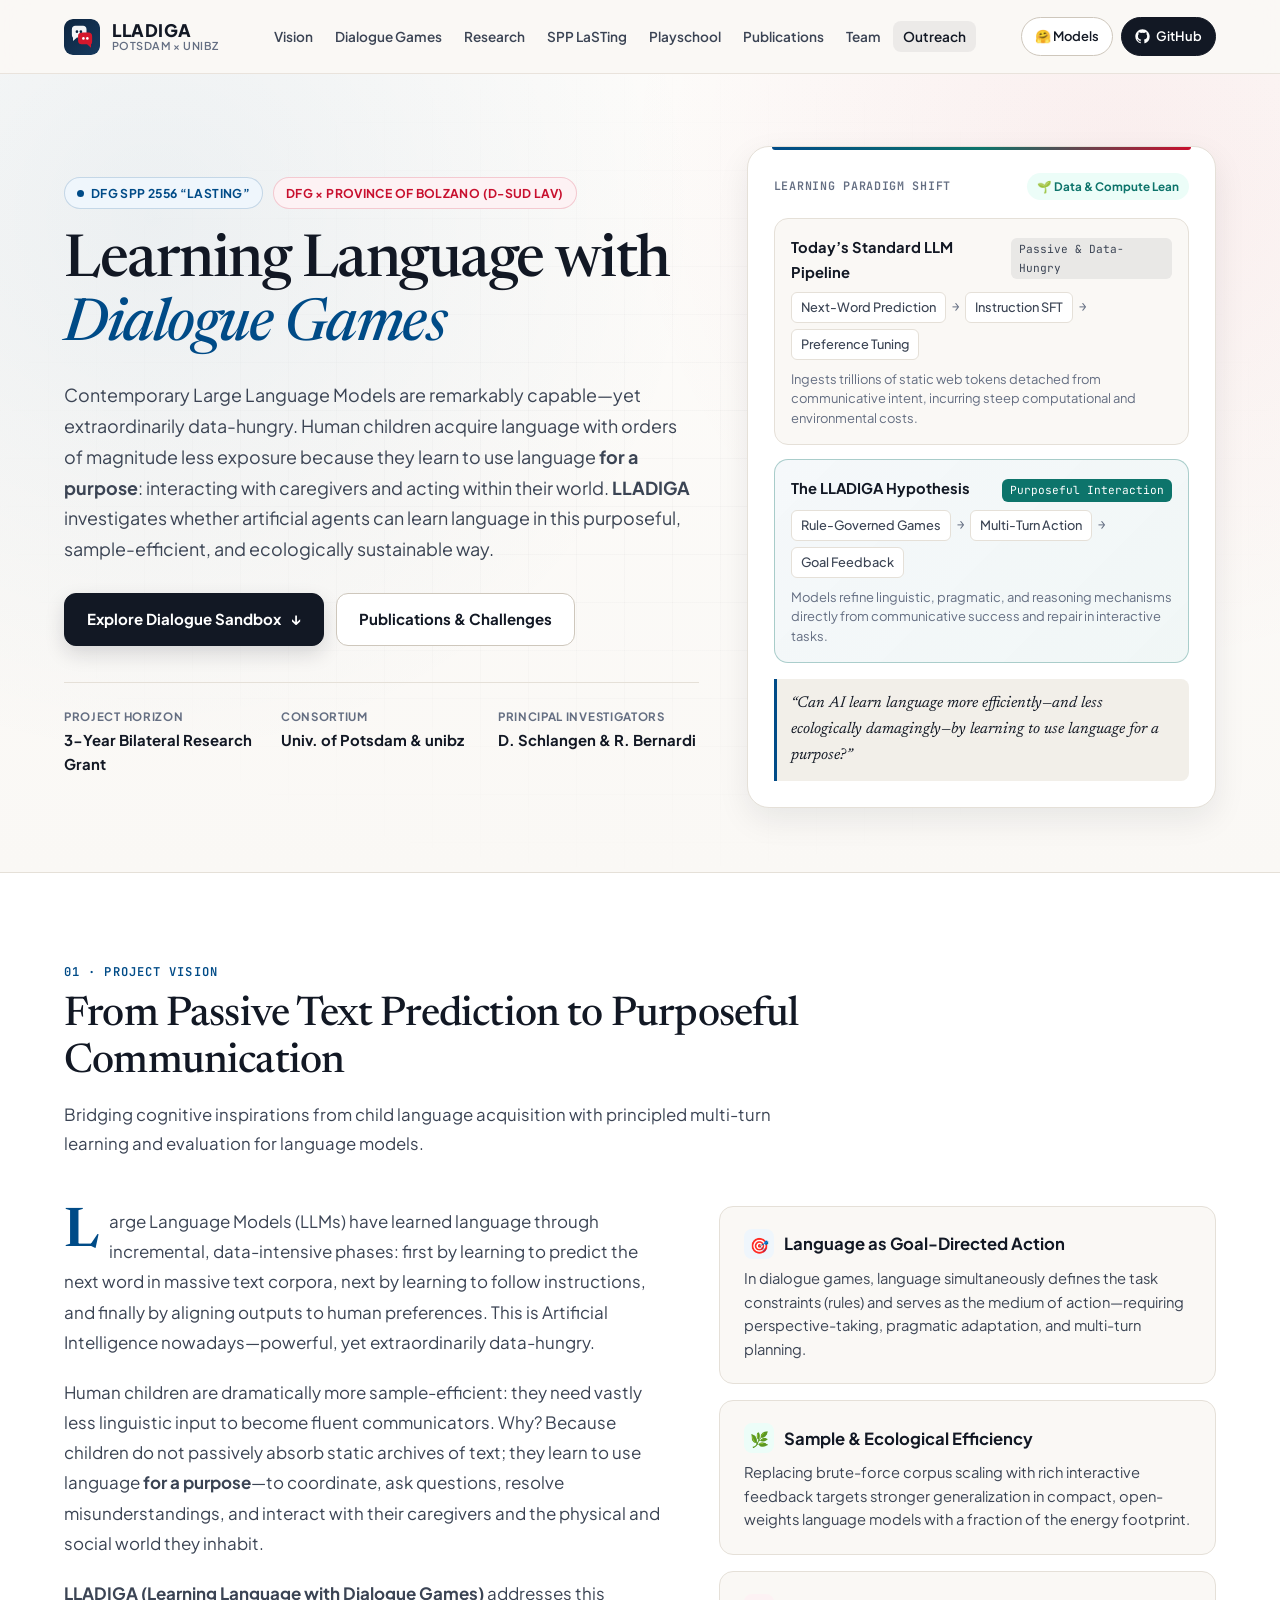
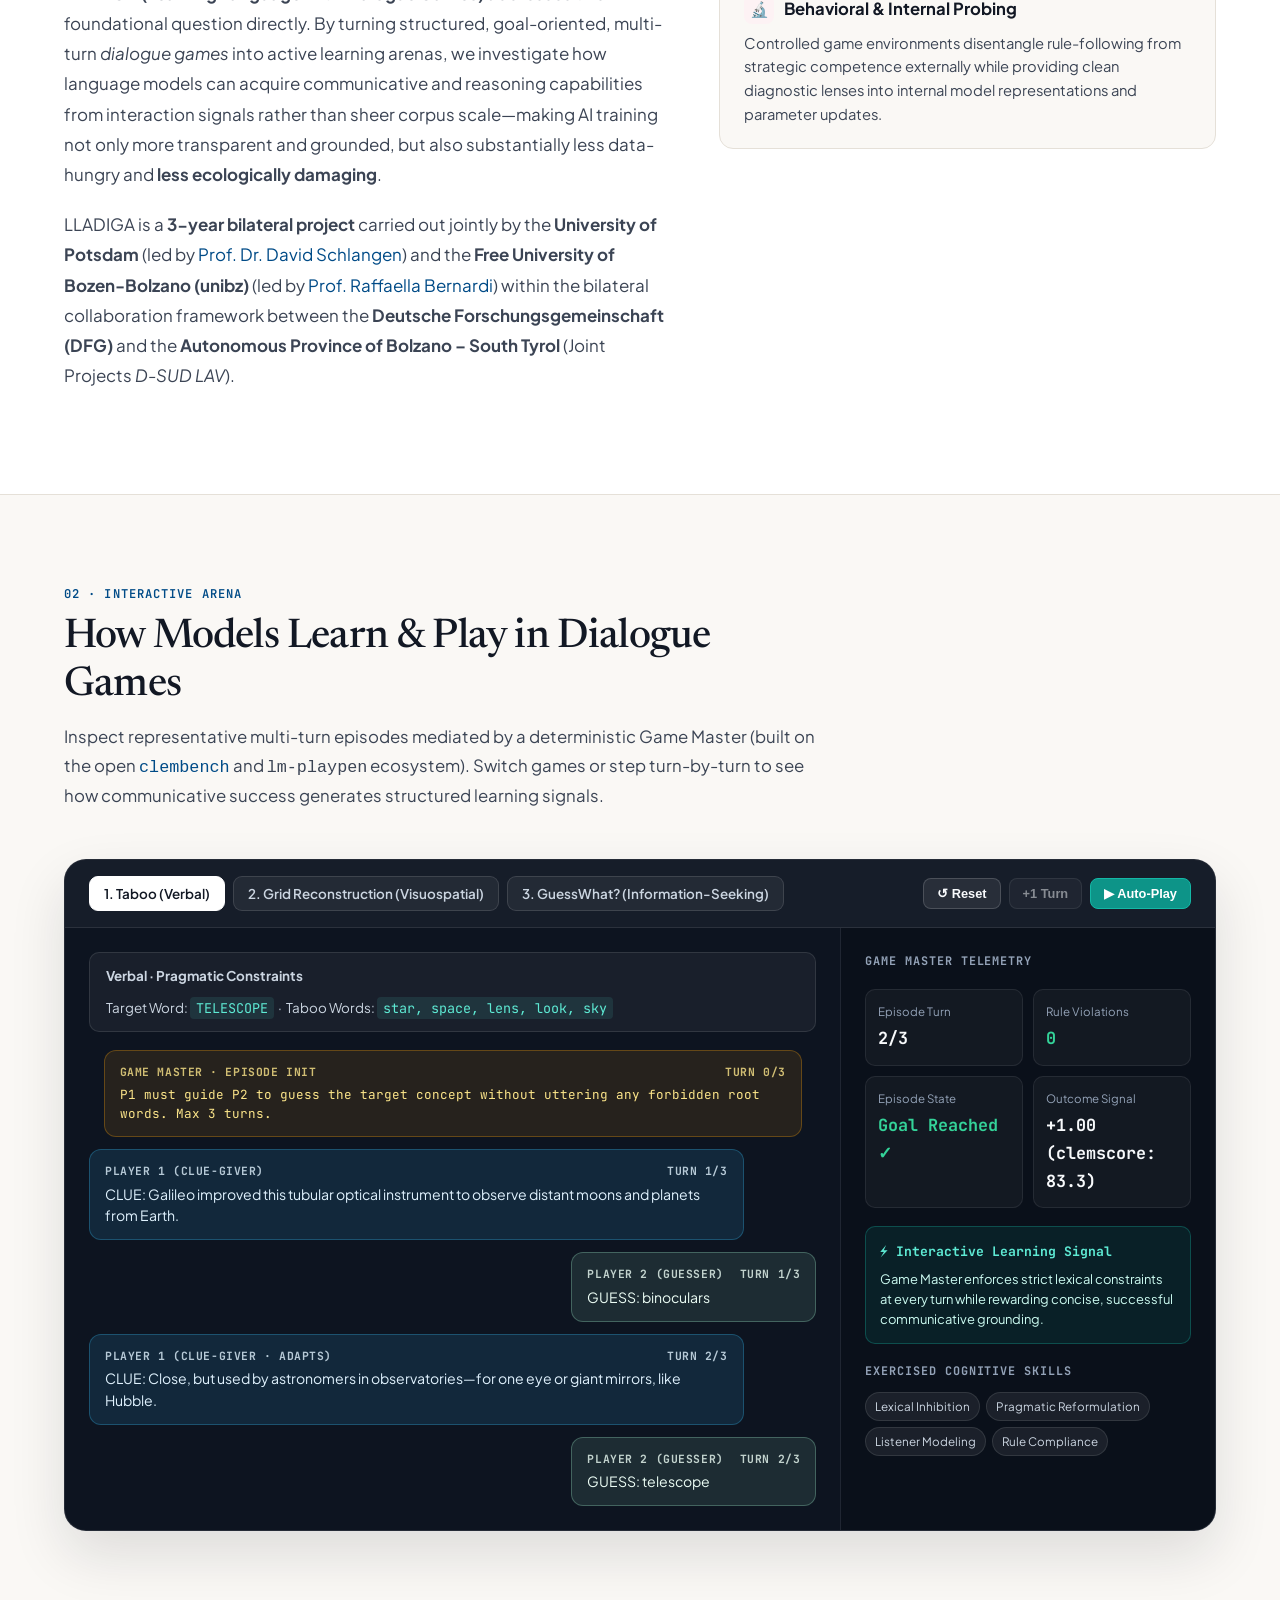
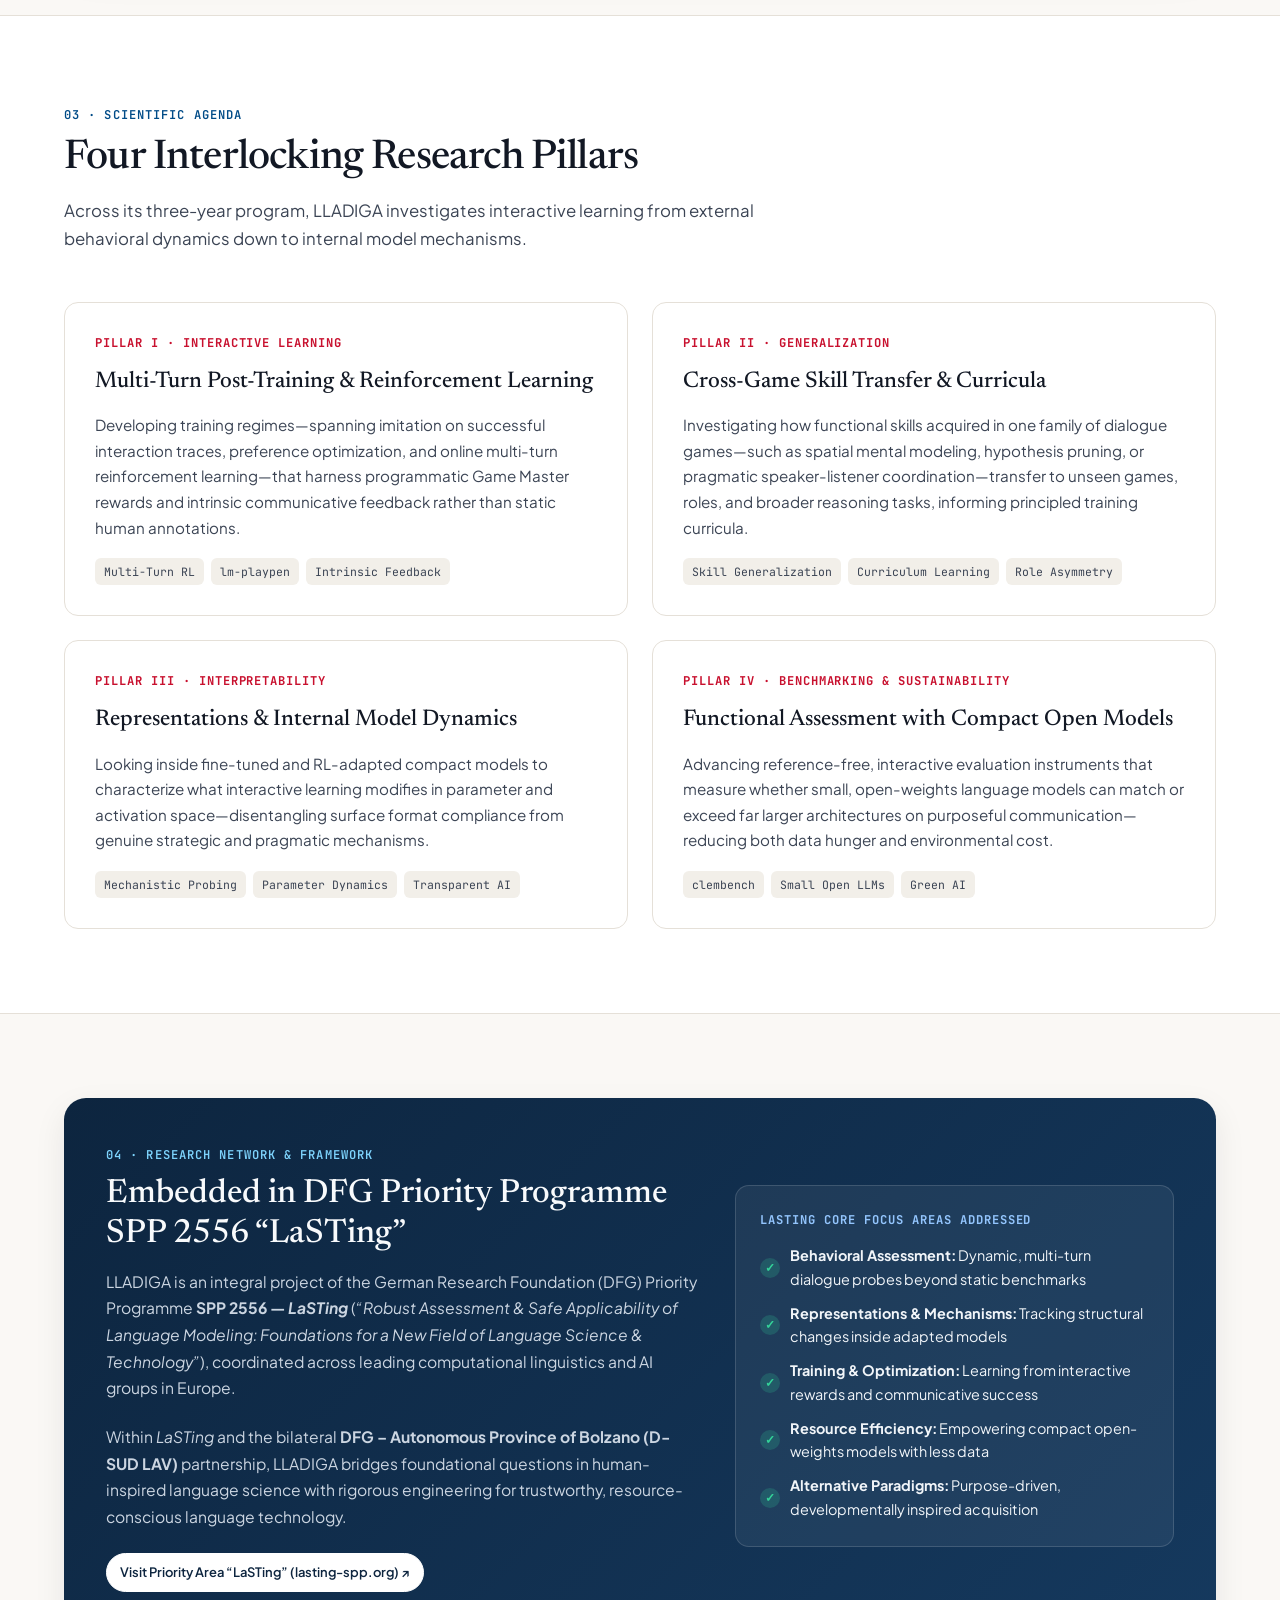
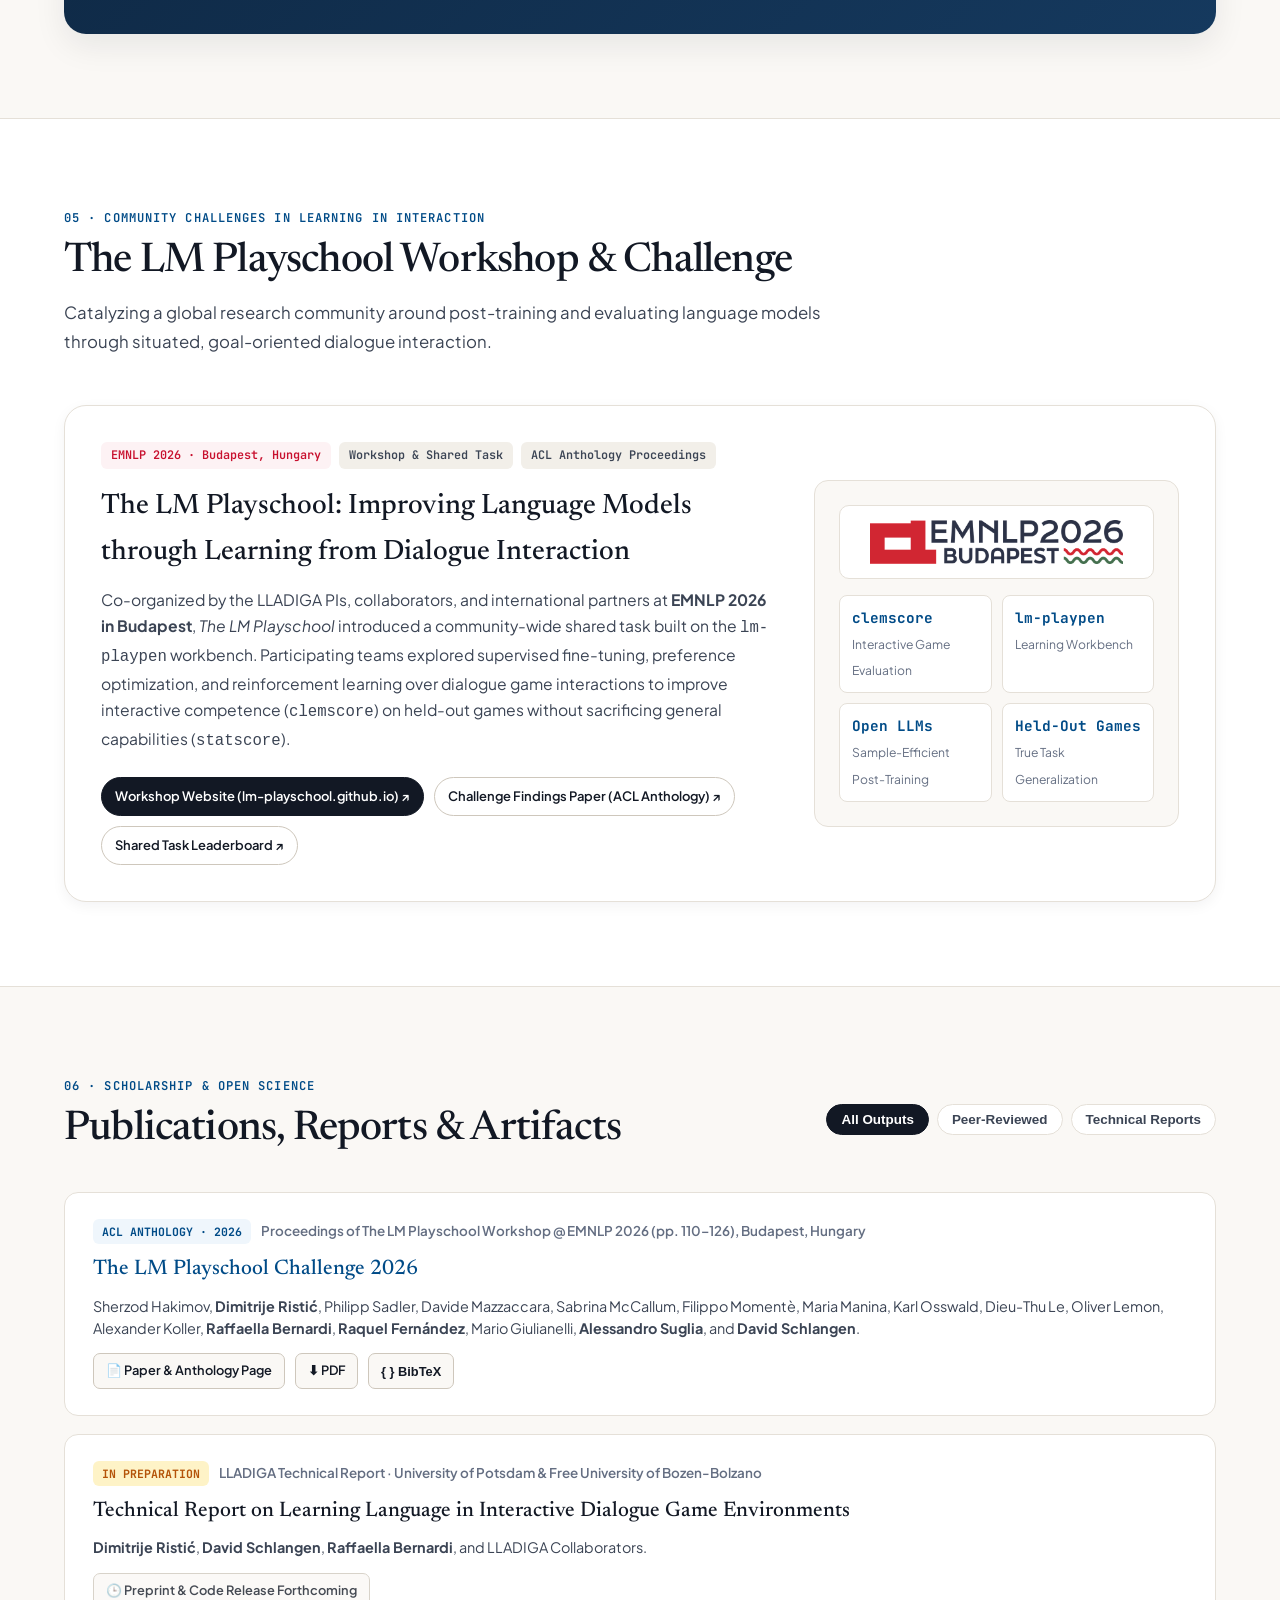
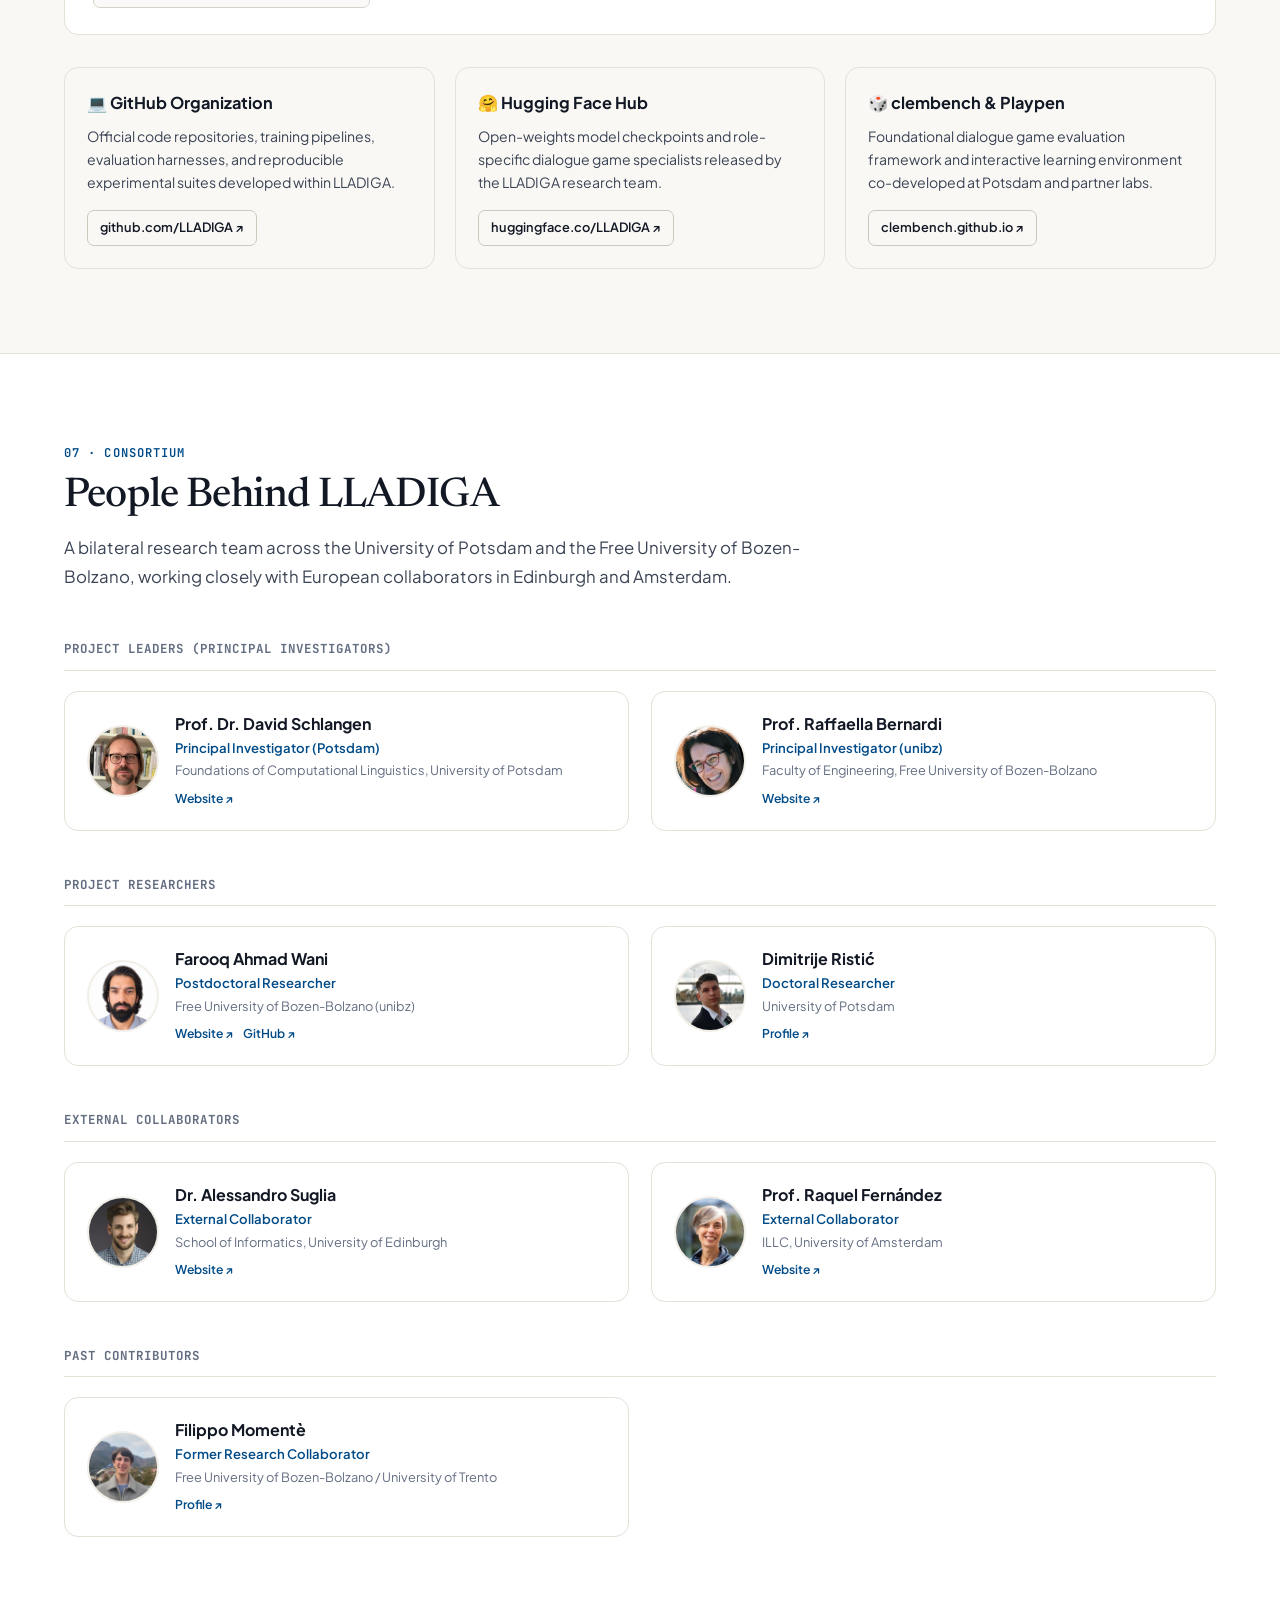
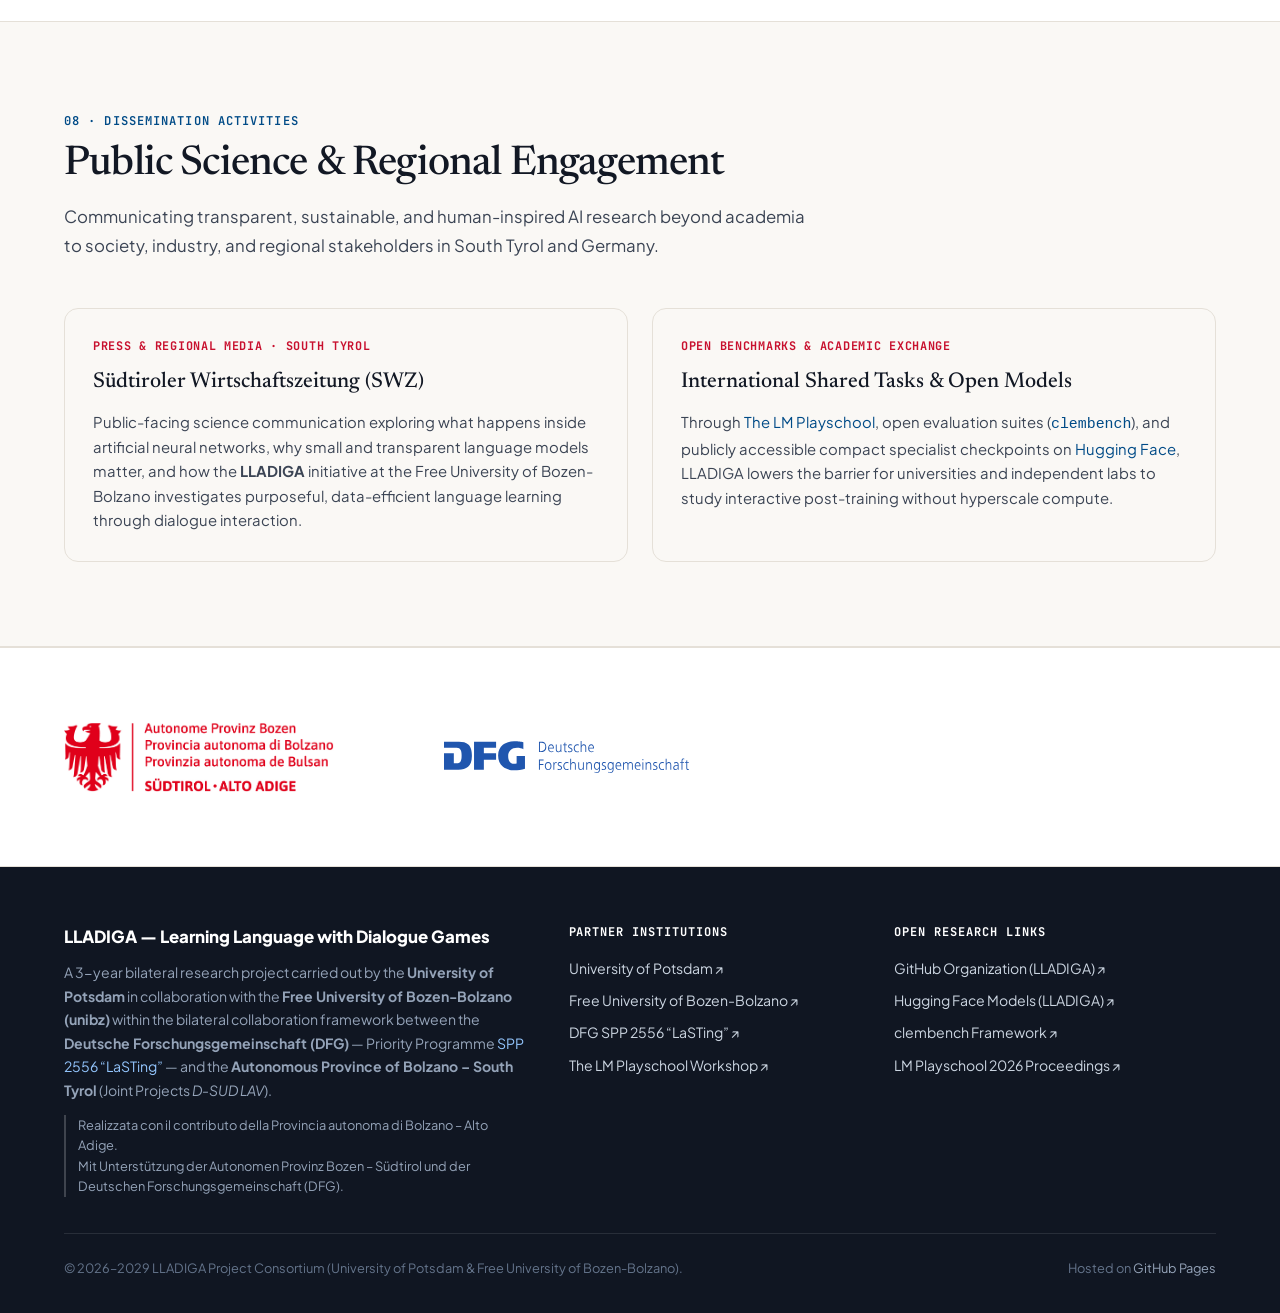
==== commit 30fc9c36: "Add Farooq Ahmad Wani personal website link" ====
--- a/index.html
+++ b/index.html
@@ -728,6 +728,7 @@
                 <p class="person-role">Postdoctoral Researcher</p>
                 <p class="person-affil">Free University of Bozen-Bolzano (unibz)</p>
                 <div class="person-links">
+                  <a href="https://sites.google.com/uniroma1.it/farooq-ahmad-wani" target="_blank" rel="noopener noreferrer">Website ↗</a>
                   <a href="https://github.com/wanifarooq" target="_blank" rel="noopener noreferrer">GitHub ↗</a>
                 </div>
               </div>
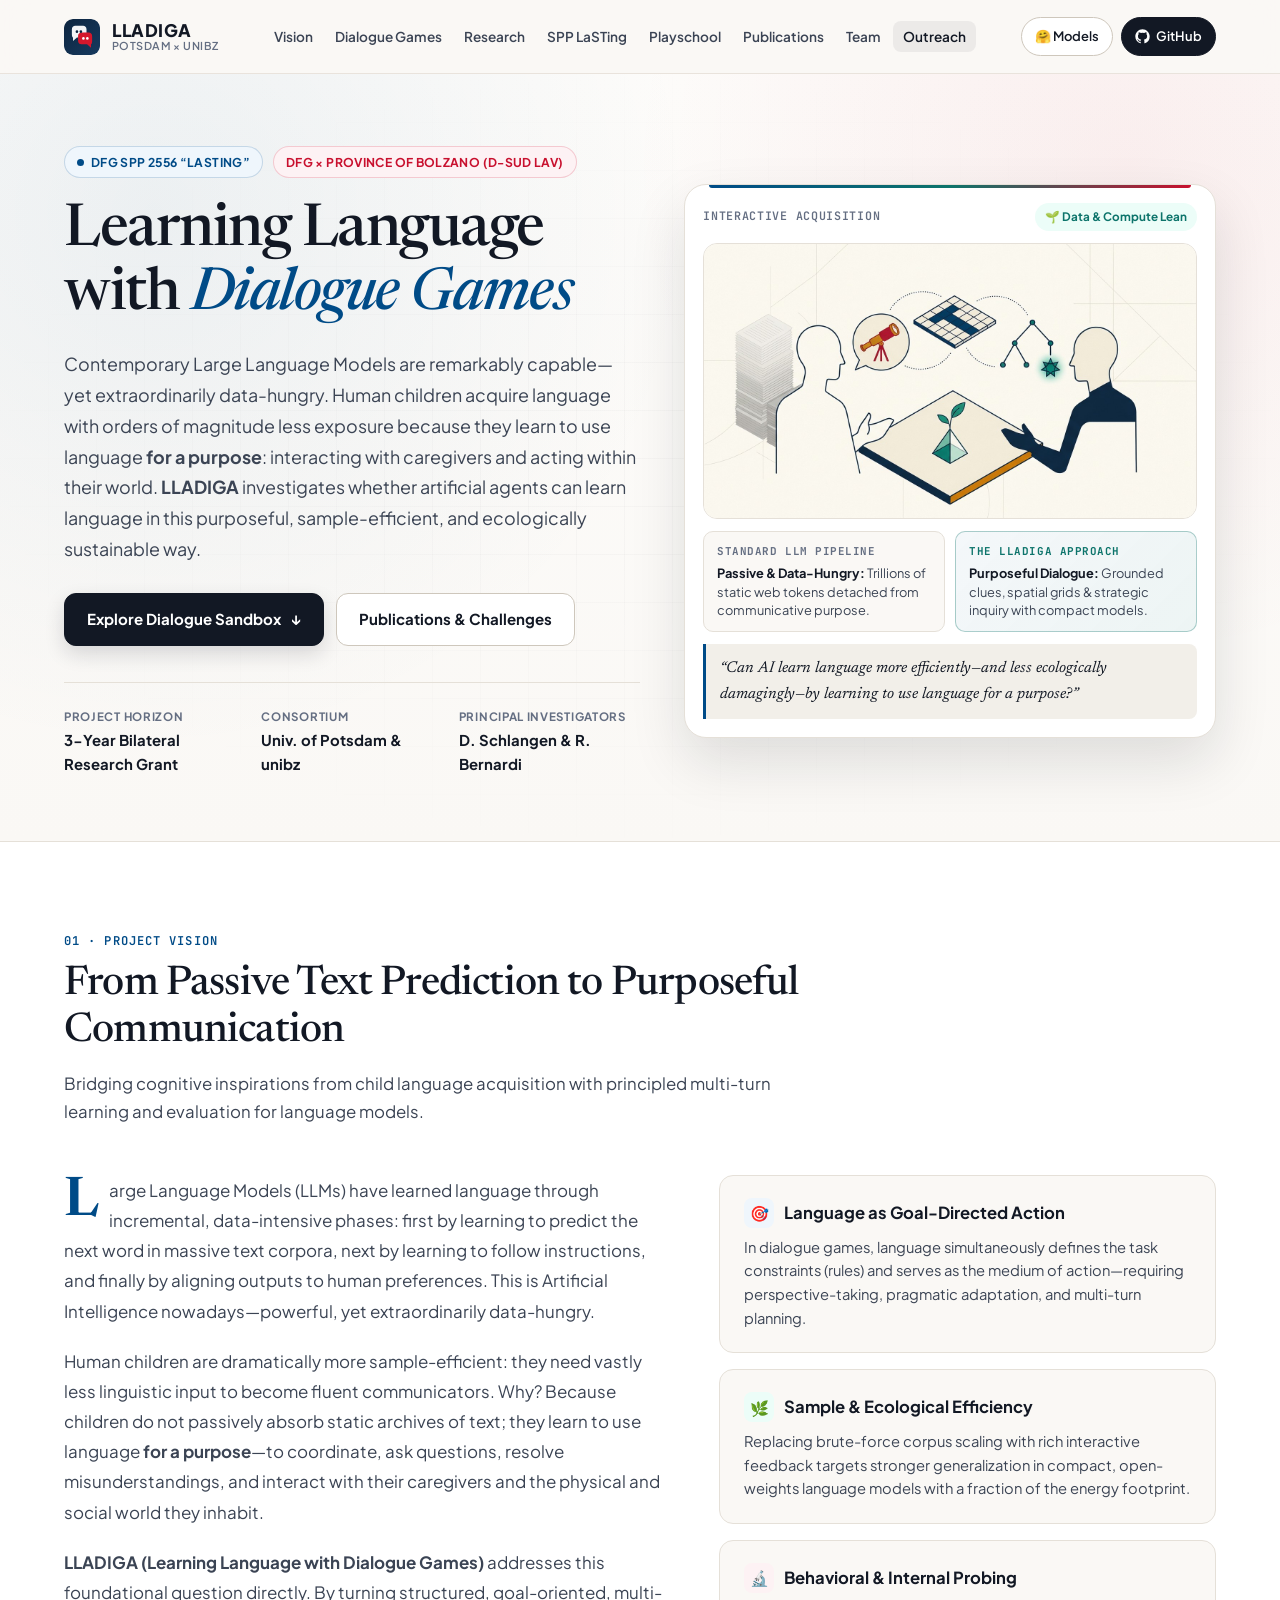
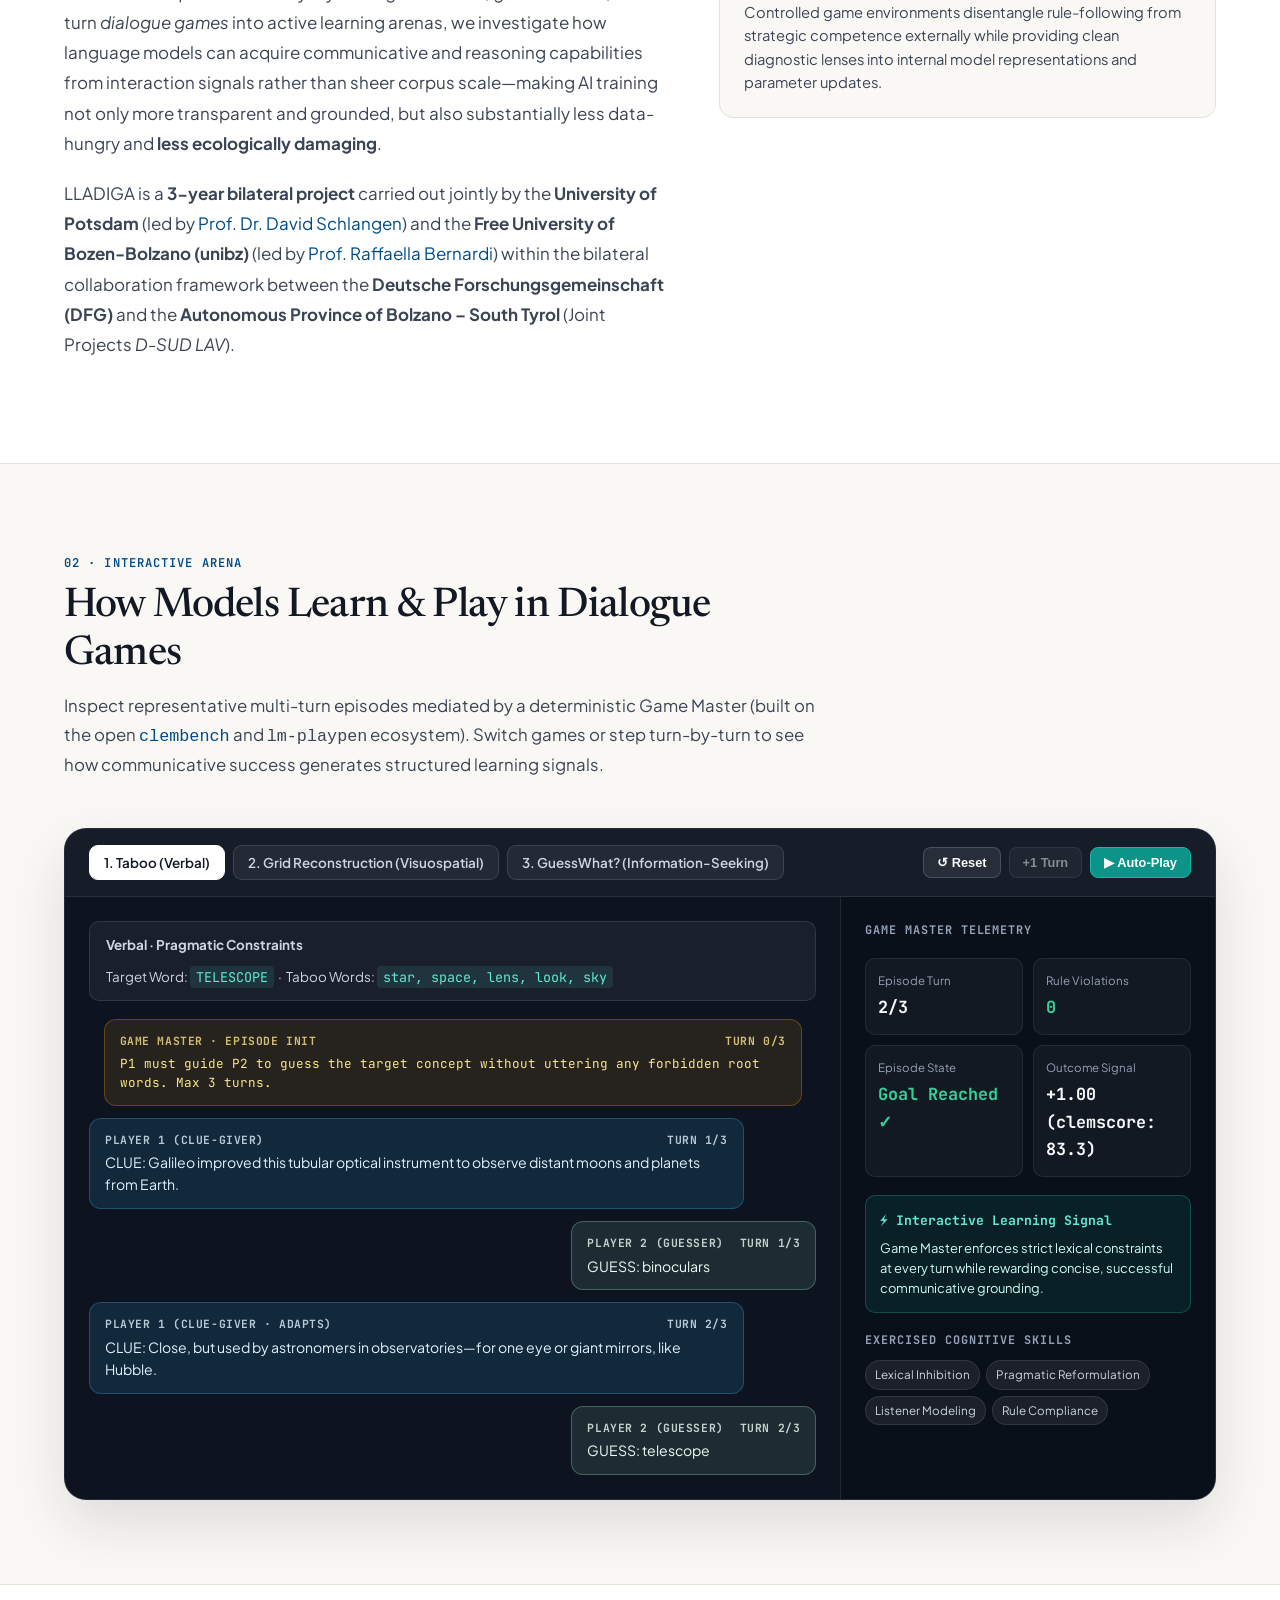
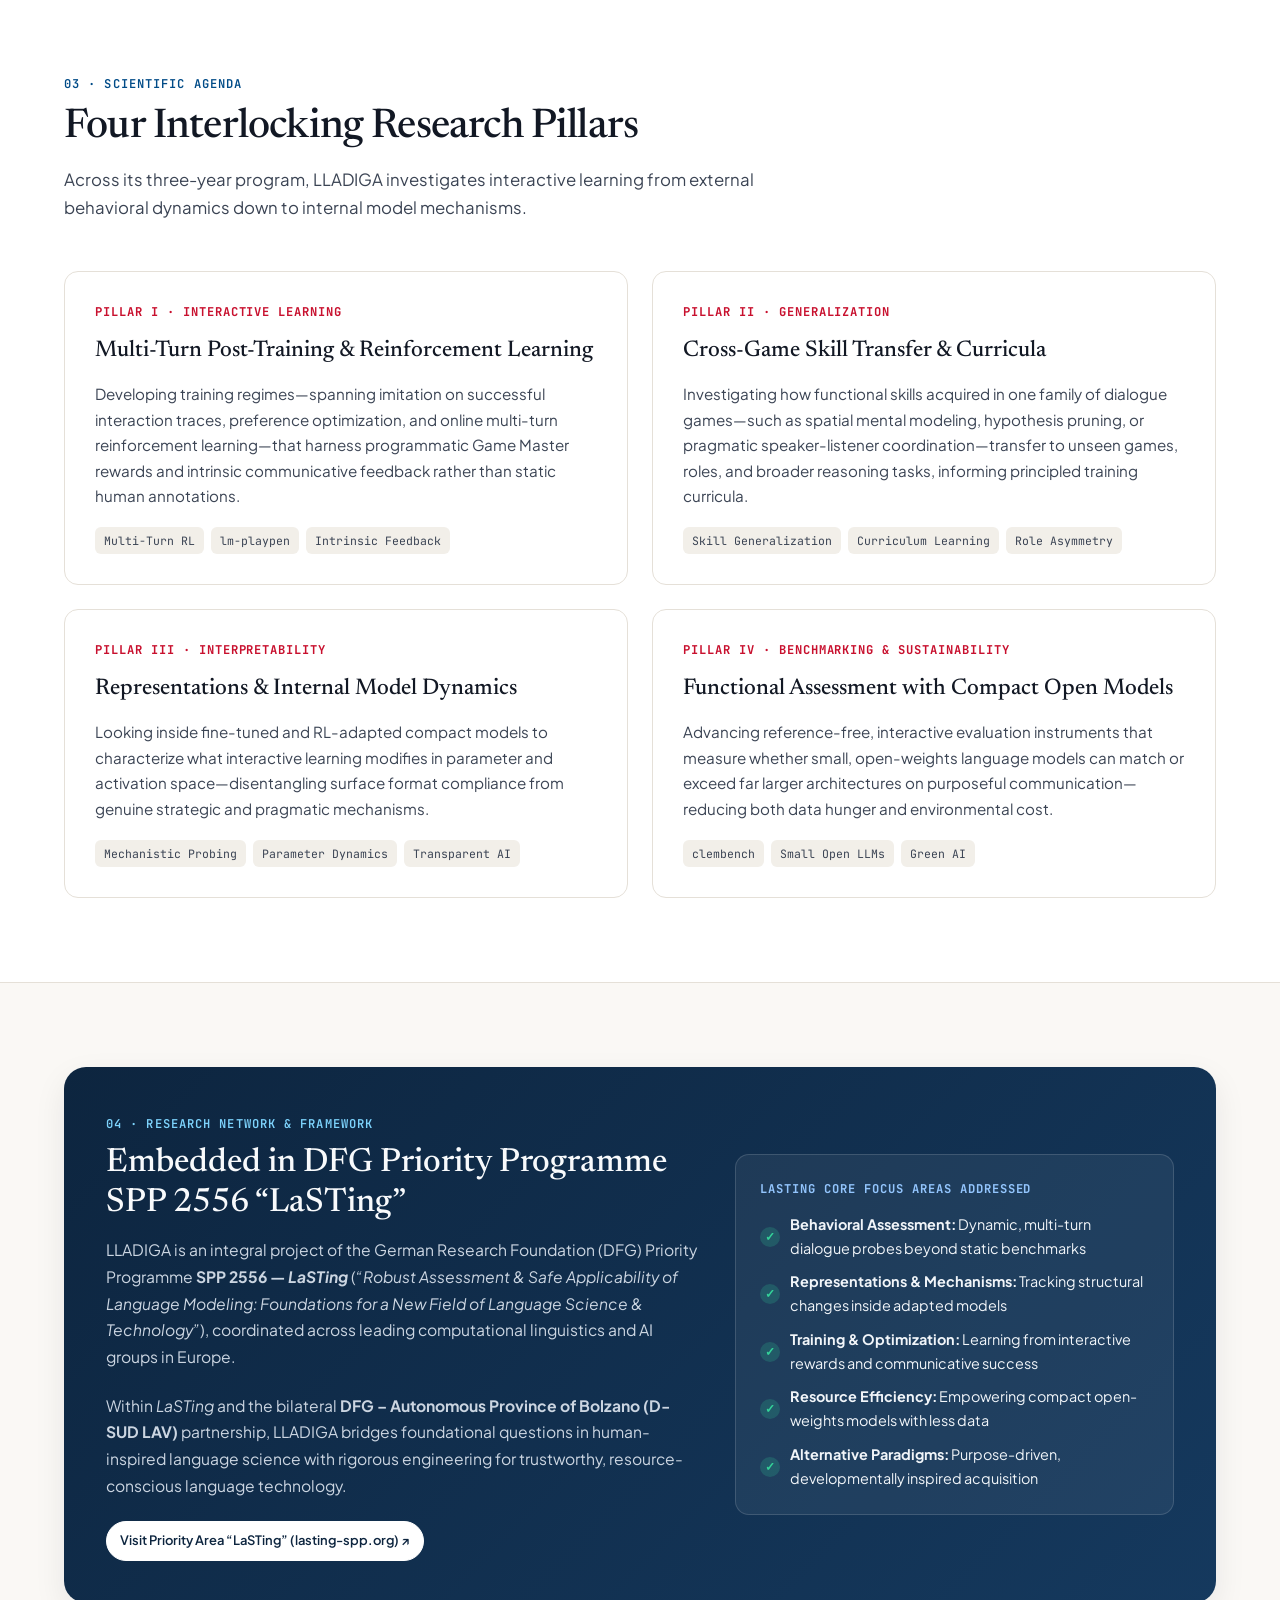
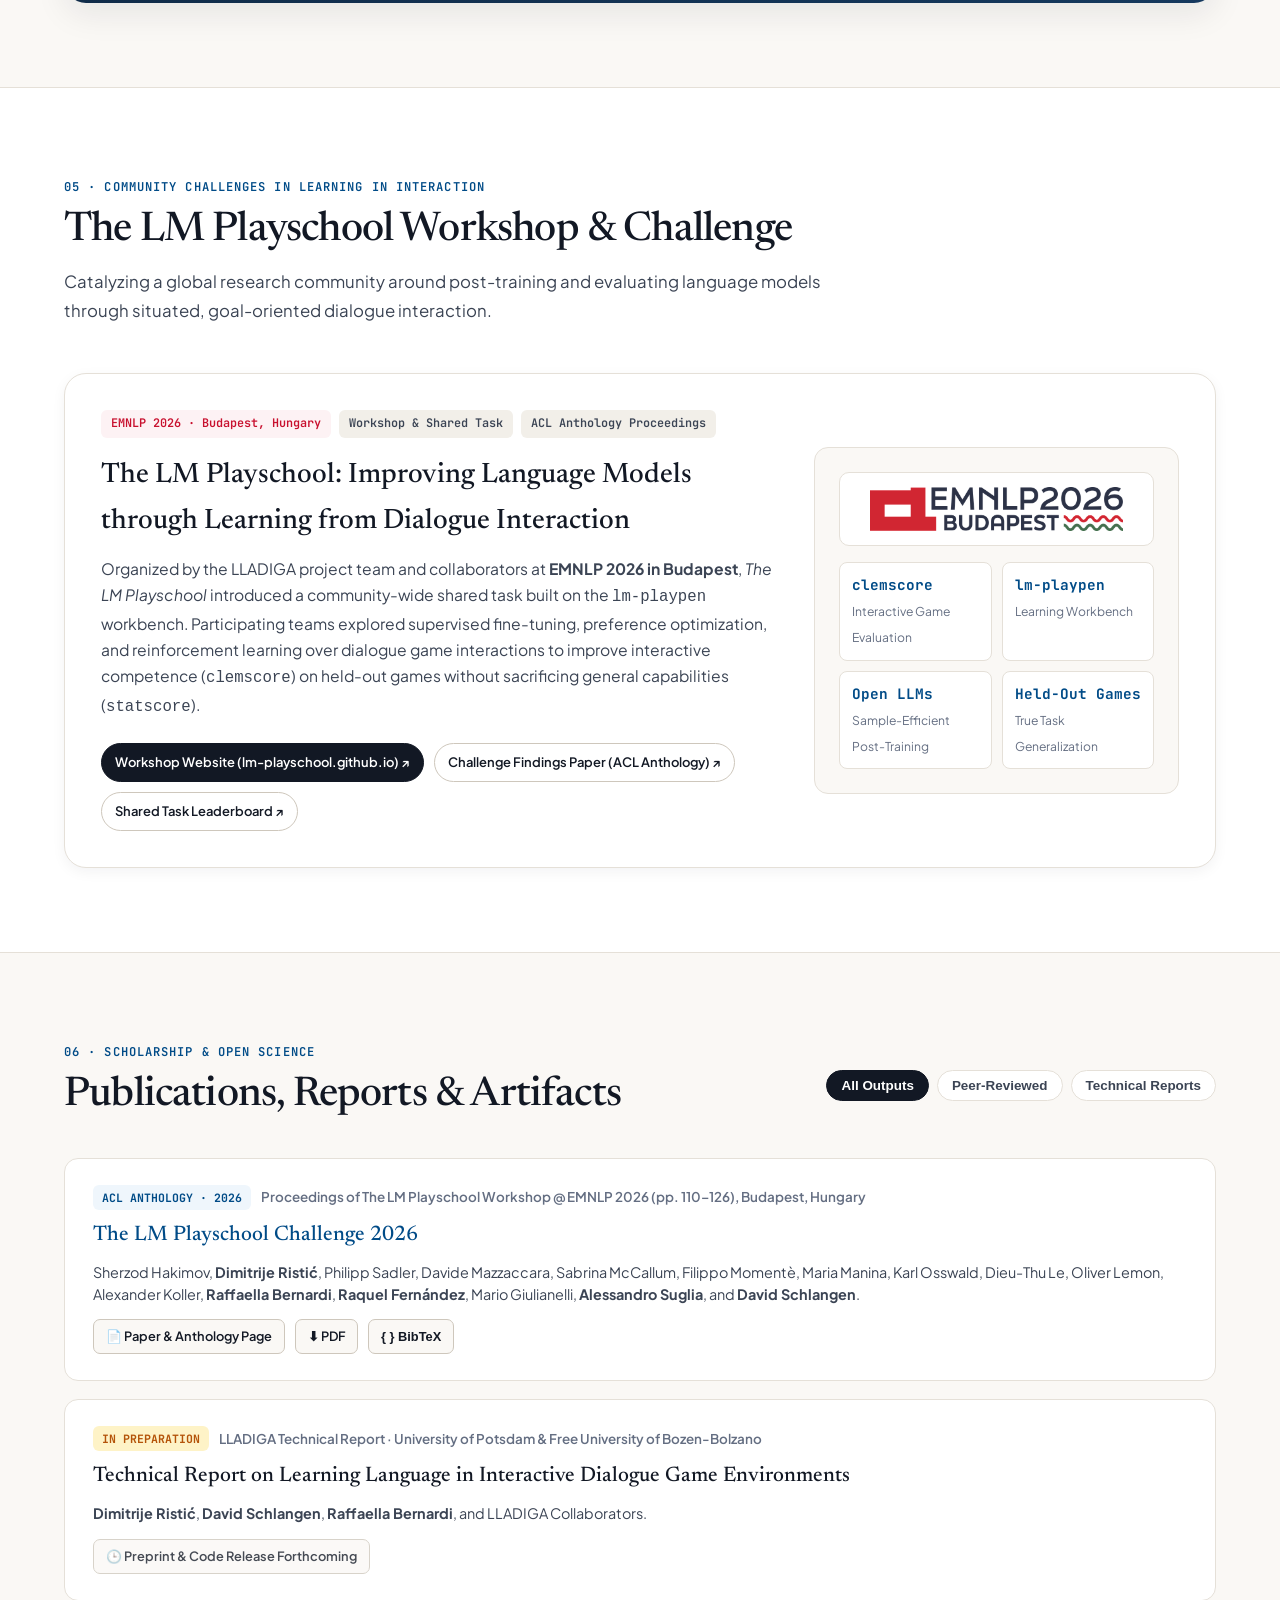
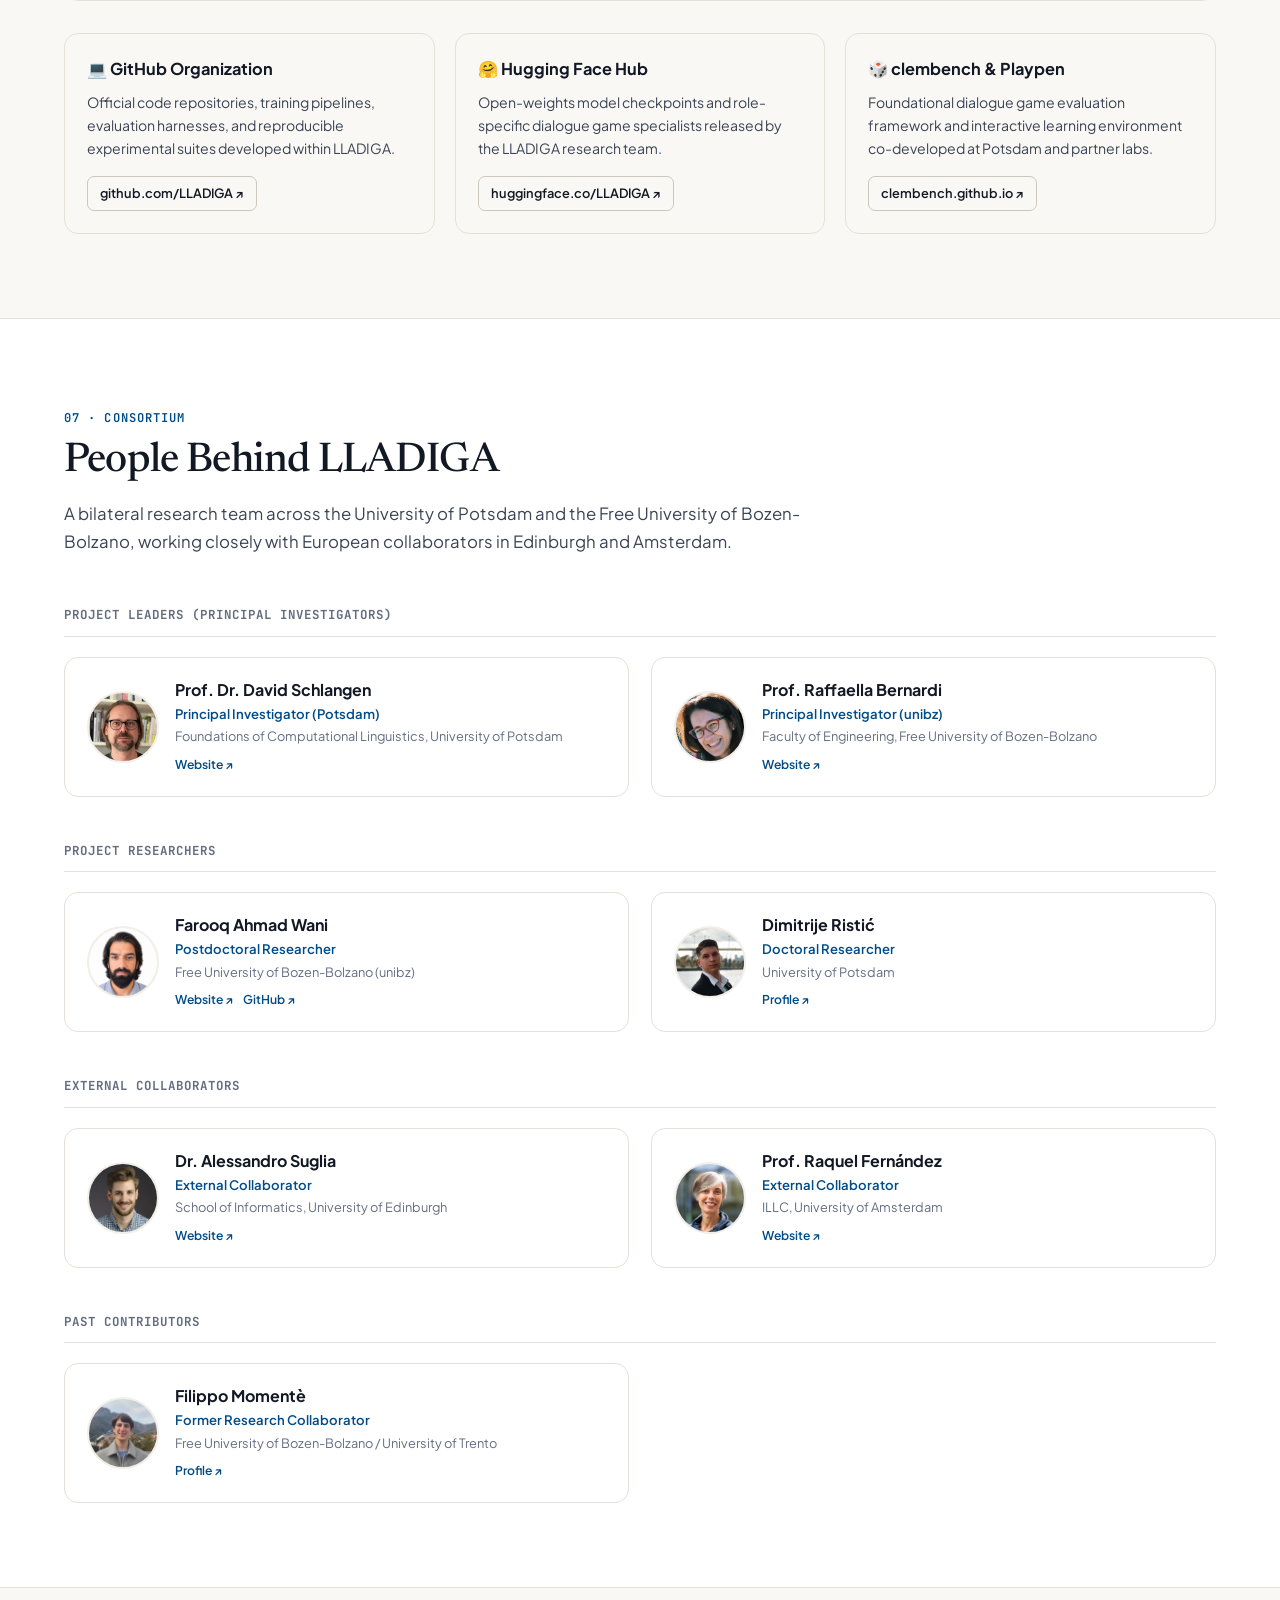
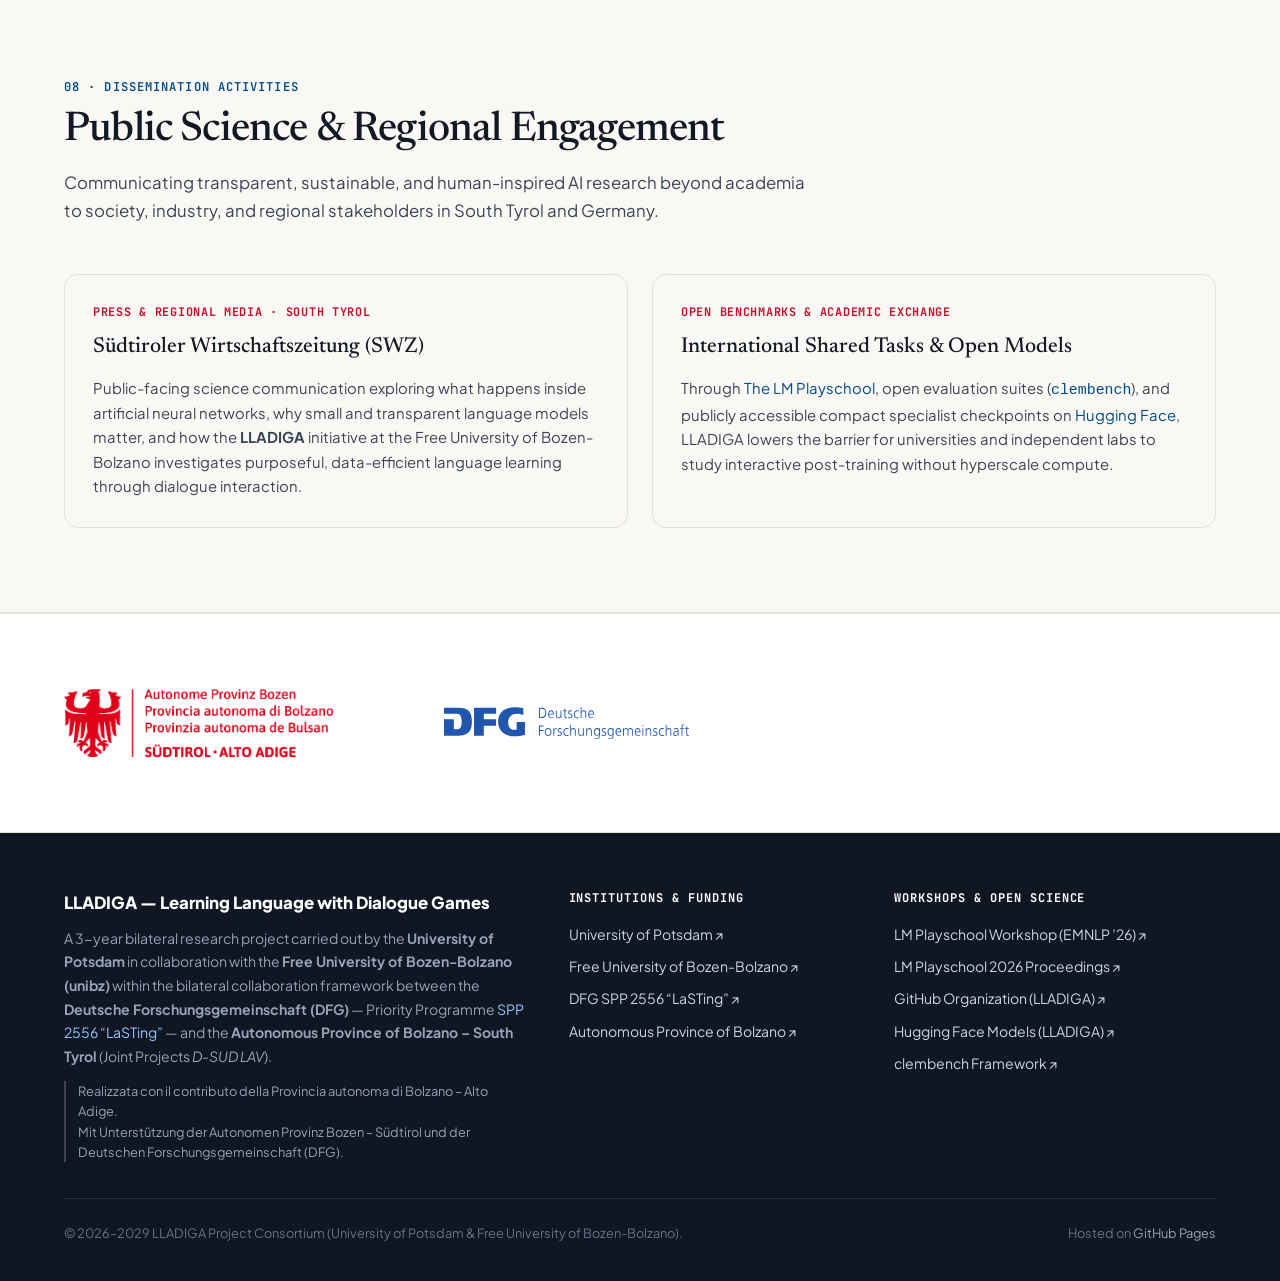
==== commit ecab5fd0: "Add custom LLADIGA teaser illustration and move LM Playschool under Workshops & Open Science" ====
--- a/index.html
+++ b/index.html
@@ -13,6 +13,9 @@
   <meta property="og:title" content="LLADIGA: Learning Language with Dialogue Games" />
   <meta property="og:description" content="Can AI learn language more efficiently—and less ecologically damagingly—by learning to use language for a purpose? A bilateral DFG &amp; Province of Bolzano research initiative (SPP 2556 LaSTing)." />
   <meta property="og:url" content="https://lladiga.github.io/" />
+  <meta property="og:image" content="https://lladiga.github.io/assets/img/lladiga-teaser.jpg" />
+  <meta name="twitter:card" content="summary_large_image" />
+  <meta name="twitter:image" content="https://lladiga.github.io/assets/img/lladiga-teaser.jpg" />
 
   <!-- Favicon -->
   <link rel="icon" type="image/svg+xml" href="assets/img/favicon.svg" />
@@ -157,48 +160,39 @@
           </div>
         </div>
 
-        <!-- Paradigm Contrast Card -->
-        <aside class="paradigm-card" aria-label="Comparison between passive pretraining and interactive learning">
-          <div class="paradigm-header">
-            <span class="paradigm-label">Learning Paradigm Shift</span>
+        <!-- Visual Teaser & Paradigm Contrast Card -->
+        <aside class="teaser-card" aria-label="LLADIGA visual teaser: purposeful language learning through dialogue games">
+          <div class="paradigm-header" style="margin-bottom: 12px;">
+            <span class="paradigm-label">Interactive Acquisition</span>
             <span class="eco-pill">🌱 Data &amp; Compute Lean</span>
           </div>
 
-          <div class="paradigm-track">
-            <div class="track-head">
-              <span class="track-title">Today’s Standard LLM Pipeline</span>
-              <span class="track-tag">Passive &amp; Data-Hungry</span>
-            </div>
-            <div class="pipeline-steps">
-              <span class="step-chip">Next-Word Prediction</span>
-              <span class="step-arrow">→</span>
-              <span class="step-chip">Instruction SFT</span>
-              <span class="step-arrow">→</span>
-              <span class="step-chip">Preference Tuning</span>
-            </div>
-            <p class="track-caption">
-              Ingests trillions of static web tokens detached from communicative intent, incurring steep computational and environmental costs.
-            </p>
-          </div>
-
-          <div class="paradigm-track highlight">
-            <div class="track-head">
-              <span class="track-title">The LLADIGA Hypothesis</span>
-              <span class="track-tag">Purposeful Interaction</span>
-            </div>
-            <div class="pipeline-steps">
-              <span class="step-chip">Rule-Governed Games</span>
-              <span class="step-arrow">→</span>
-              <span class="step-chip">Multi-Turn Action</span>
-              <span class="step-arrow">→</span>
-              <span class="step-chip">Goal Feedback</span>
-            </div>
-            <p class="track-caption">
-              Models refine linguistic, pragmatic, and reasoning mechanisms directly from communicative success and repair in interactive tasks.
-            </p>
-          </div>
-
-          <blockquote class="paradigm-quote">
+          <figure class="teaser-frame" style="margin: 0 0 12px;">
+            <img
+              src="assets/img/lladiga-teaser.jpg"
+              alt="Editorial scientific illustration of two agents across a dialogue game table exchanging verbal clues, spatial grids, and strategic questions around a compact green neural prism, leaving behind a tall stack of passive static text corpora."
+              width="1376"
+              height="768"
+              fetchpriority="high"
+            />
+          </figure>
+
+          <div class="teaser-contrast-row">
+            <div class="teaser-mini-box">
+              <span class="teaser-mini-kicker">Standard LLM Pipeline</span>
+              <p class="teaser-mini-text">
+                <strong>Passive &amp; Data-Hungry:</strong> Trillions of static web tokens detached from communicative purpose.
+              </p>
+            </div>
+            <div class="teaser-mini-box active-paradigm">
+              <span class="teaser-mini-kicker">The LLADIGA Approach</span>
+              <p class="teaser-mini-text">
+                <strong>Purposeful Dialogue:</strong> Grounded clues, spatial grids &amp; strategic inquiry with compact models.
+              </p>
+            </div>
+          </div>
+
+          <blockquote class="paradigm-quote" style="margin-top: 12px;">
             “Can AI learn language more efficiently—and less ecologically damagingly—by learning to use language for a purpose?”
           </blockquote>
         </aside>
@@ -510,7 +504,7 @@
             </div>
             <h3>The LM Playschool: Improving Language Models through Learning from Dialogue Interaction</h3>
             <p>
-              Co-organized by the LLADIGA PIs, collaborators, and international partners at <strong>EMNLP 2026 in Budapest</strong>, <em>The LM Playschool</em> introduced a community-wide shared task built on the <code>lm-playpen</code> workbench. Participating teams explored supervised fine-tuning, preference optimization, and reinforcement learning over dialogue game interactions to improve interactive competence (<code>clemscore</code>) on held-out games without sacrificing general capabilities (<code>statscore</code>).
+              Organized by the LLADIGA project team and collaborators at <strong>EMNLP 2026 in Budapest</strong>, <em>The LM Playschool</em> introduced a community-wide shared task built on the <code>lm-playpen</code> workbench. Participating teams explored supervised fine-tuning, preference optimization, and reinforcement learning over dialogue game interactions to improve interactive competence (<code>clemscore</code>) on held-out games without sacrificing general capabilities (<code>statscore</code>).
             </p>
             <div class="pub-actions">
               <a href="https://lm-playschool.github.io/" target="_blank" rel="noopener noreferrer" class="btn-pill primary">
@@ -885,22 +879,23 @@
         </div>
 
         <div class="footer-col">
-          <h4>Partner Institutions</h4>
+          <h4>Institutions &amp; Funding</h4>
           <ul class="footer-links">
             <li><a href="https://www.uni-potsdam.de/en/" target="_blank" rel="noopener noreferrer">University of Potsdam ↗</a></li>
             <li><a href="https://www.unibz.it/" target="_blank" rel="noopener noreferrer">Free University of Bozen-Bolzano ↗</a></li>
             <li><a href="https://www.lasting-spp.org/" target="_blank" rel="noopener noreferrer">DFG SPP 2556 “LaSTing” ↗</a></li>
-            <li><a href="https://lm-playschool.github.io/" target="_blank" rel="noopener noreferrer">The LM Playschool Workshop ↗</a></li>
+            <li><a href="https://home.provincia.bz.it/" target="_blank" rel="noopener noreferrer">Autonomous Province of Bolzano ↗</a></li>
           </ul>
         </div>
 
         <div class="footer-col">
-          <h4>Open Research Links</h4>
+          <h4>Workshops &amp; Open Science</h4>
           <ul class="footer-links">
+            <li><a href="https://lm-playschool.github.io/" target="_blank" rel="noopener noreferrer">LM Playschool Workshop (EMNLP ’26) ↗</a></li>
+            <li><a href="https://aclanthology.org/2026.lmplayschool-1.9/" target="_blank" rel="noopener noreferrer">LM Playschool 2026 Proceedings ↗</a></li>
             <li><a href="https://github.com/LLADIGA" target="_blank" rel="noopener noreferrer">GitHub Organization (LLADIGA) ↗</a></li>
             <li><a href="https://huggingface.co/LLADIGA" target="_blank" rel="noopener noreferrer">Hugging Face Models (LLADIGA) ↗</a></li>
             <li><a href="https://clembench.github.io/" target="_blank" rel="noopener noreferrer">clembench Framework ↗</a></li>
-            <li><a href="https://aclanthology.org/2026.lmplayschool-1.9/" target="_blank" rel="noopener noreferrer">LM Playschool 2026 Proceedings ↗</a></li>
           </ul>
         </div>
       </div>
--- a/assets/css/styles.css
+++ b/assets/css/styles.css
@@ -281,8 +281,8 @@
 .hero-layout {
   position: relative;
   display: grid;
-  grid-template-columns: 1.15fr 0.85fr;
-  gap: 48px;
+  grid-template-columns: 1.04fr 0.96fr;
+  gap: 44px;
   align-items: center;
 }
 
@@ -421,7 +421,86 @@
   color: var(--ink-primary);
 }
 
-/* Hero Right: Conceptual Paradigm Card */
+/* Hero Right: Conceptual Teaser & Paradigm Card */
+.teaser-card {
+  background: var(--bg-surface);
+  border: 1px solid var(--border-subtle);
+  border-radius: var(--radius-lg);
+  padding: 18px;
+  box-shadow: var(--shadow-lg);
+  position: relative;
+}
+
+.teaser-card::before {
+  content: "";
+  position: absolute;
+  top: 0;
+  left: 24px;
+  right: 24px;
+  height: 3px;
+  border-radius: 0 0 4px 4px;
+  background: linear-gradient(90deg, var(--accent-blue), var(--accent-teal), var(--accent-crimson));
+}
+
+.teaser-frame {
+  border-radius: 14px;
+  overflow: hidden;
+  border: 1px solid var(--border-subtle);
+  background: var(--bg-canvas);
+  margin-bottom: 14px;
+}
+
+.teaser-frame img {
+  width: 100%;
+  height: auto;
+  display: block;
+}
+
+.teaser-contrast-row {
+  display: grid;
+  grid-template-columns: 1fr 1fr;
+  gap: 10px;
+}
+
+.teaser-mini-box {
+  padding: 11px 13px;
+  border-radius: 10px;
+  border: 1px solid var(--border-subtle);
+  background: var(--bg-canvas);
+}
+
+.teaser-mini-box.active-paradigm {
+  background: linear-gradient(135deg, rgba(0, 75, 135, 0.045), rgba(13, 116, 107, 0.075));
+  border-color: rgba(13, 116, 107, 0.32);
+}
+
+.teaser-mini-kicker {
+  display: block;
+  font-family: var(--font-mono);
+  font-size: 0.68rem;
+  font-weight: 700;
+  text-transform: uppercase;
+  letter-spacing: 0.05em;
+  color: var(--ink-muted);
+  margin-bottom: 3px;
+}
+
+.teaser-mini-box.active-paradigm .teaser-mini-kicker {
+  color: var(--accent-teal);
+}
+
+.teaser-mini-text {
+  margin: 0;
+  font-size: 0.8rem;
+  line-height: 1.45;
+  color: var(--ink-secondary);
+}
+
+.teaser-mini-text strong {
+  color: var(--ink-primary);
+}
+
+/* Legacy Paradigm Card */
 .paradigm-card {
   background: var(--bg-surface);
   border: 1px solid var(--border-subtle);
@@ -464,6 +543,8 @@
   gap: 5px;
   font-size: 0.73rem;
   font-weight: 700;
+  white-space: nowrap;
+  flex-shrink: 0;
   color: var(--accent-teal);
   background: var(--accent-teal-soft);
   padding: 4px 10px;
@@ -1715,7 +1796,8 @@
     padding: 48px 0;
   }
 
-  .hero-meta-strip {
+  .hero-meta-strip,
+  .teaser-contrast-row {
     grid-template-columns: 1fr;
     gap: 12px;
   }
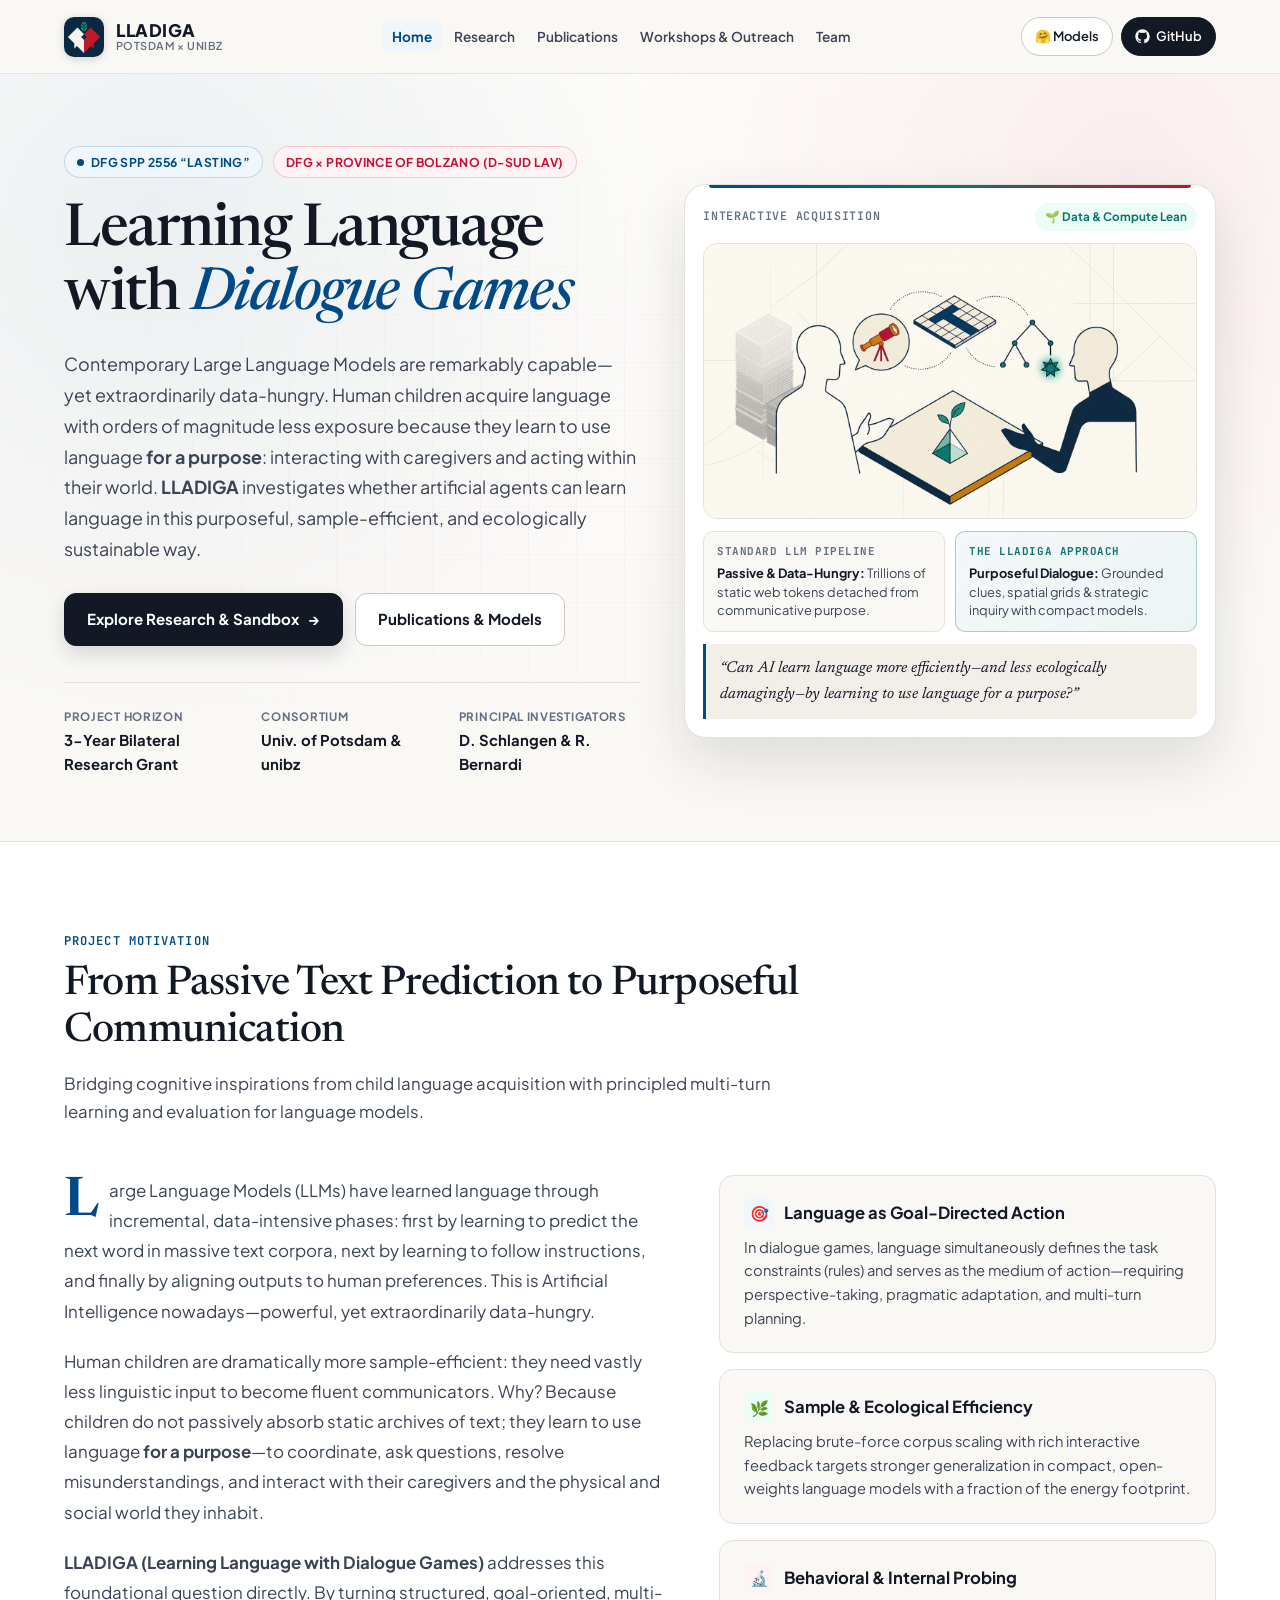
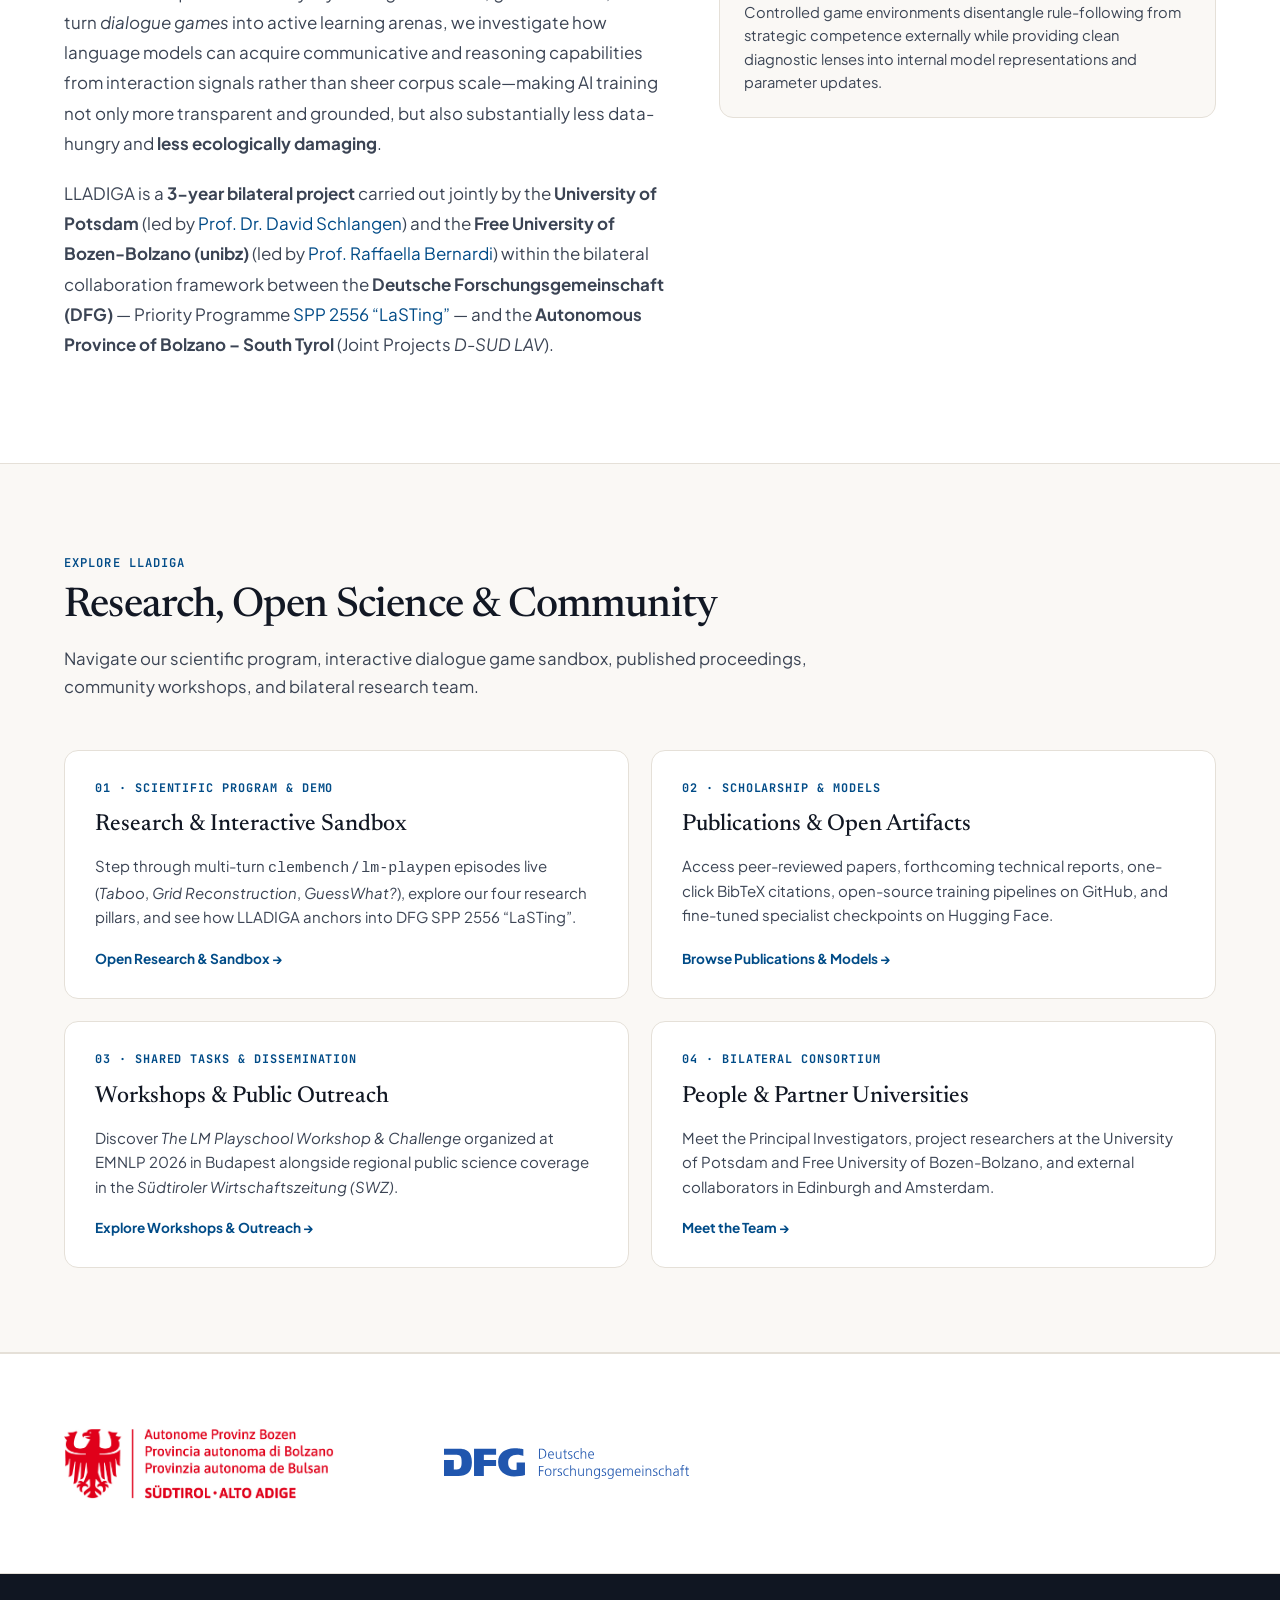
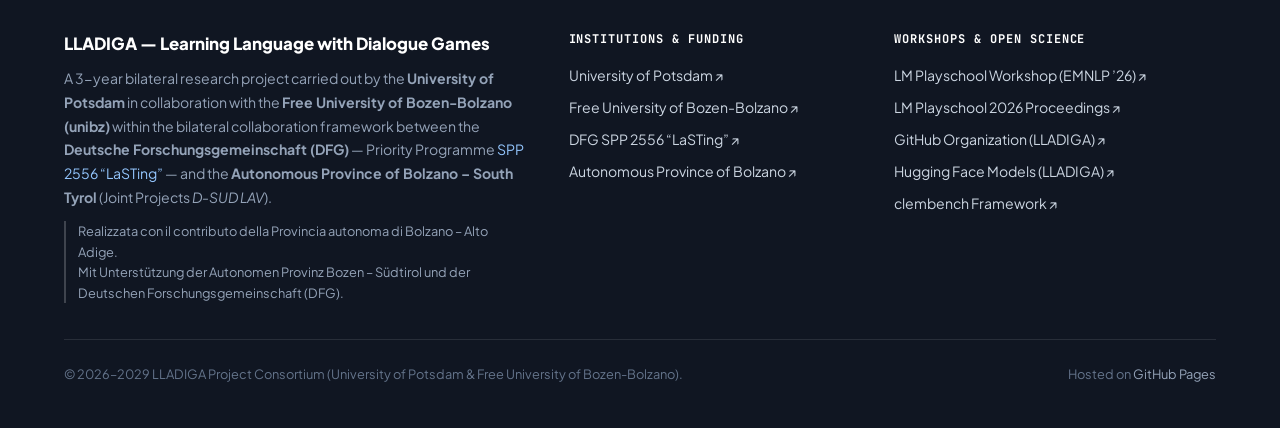
==== commit 2b4e980a: "Refactor into multi-page architecture and add custom LLADIGA emblem icon" ====
--- a/index.html
+++ b/index.html
@@ -18,7 +18,8 @@
   <meta name="twitter:image" content="https://lladiga.github.io/assets/img/lladiga-teaser.jpg" />
 
   <!-- Favicon -->
-  <link rel="icon" type="image/svg+xml" href="assets/img/favicon.svg" />
+  <link rel="icon" type="image/png" sizes="64x64" href="/assets/img/favicon.png" />
+  <link rel="apple-touch-icon" href="/assets/img/lladiga-icon.png" />
 
   <!-- Typography -->
   <link rel="preconnect" href="https://fonts.googleapis.com" />
@@ -26,7 +27,7 @@
   <link href="https://fonts.googleapis.com/css2?family=JetBrains+Mono:wght@400;500;600;700&amp;family=Newsreader:ital,opsz,wght@0,6..72,400;0,6..72,500;0,6..72,600;1,6..72,400;1,6..72,500&amp;family=Plus+Jakarta+Sans:wght@400;500;600;700;800&amp;display=swap" rel="stylesheet" />
 
   <!-- Styles -->
-  <link rel="stylesheet" href="assets/css/styles.css" />
+  <link rel="stylesheet" href="/assets/css/styles.css" />
 
   <!-- Structured Data -->
   <script type="application/ld+json">
@@ -36,6 +37,7 @@
     "name": "LLADIGA: Learning Language with Dialogue Games",
     "alternateName": "LLADIGA",
     "url": "https://lladiga.github.io/",
+    "logo": "https://lladiga.github.io/assets/img/lladiga-icon.png",
     "description": "A 3-year bilateral research project investigating sample-efficient, purposeful language acquisition in artificial agents through interactive multi-turn dialogue games.",
     "parentOrganization": [
       {
@@ -72,8 +74,8 @@
        ===================================================================== -->
   <header class="site-header" id="site-header">
     <div class="container nav-inner">
-      <a href="#" class="brand-link" aria-label="LLADIGA Home">
-        <img src="assets/img/favicon.svg" alt="" class="brand-mark" width="36" height="36" />
+      <a href="/" class="brand-link" aria-label="LLADIGA Home">
+        <img src="/assets/img/lladiga-icon.png" alt="LLADIGA Emblem" class="brand-mark" width="40" height="40" />
         <span class="brand-text-wrap">
           <span class="brand-acronym">LLADIGA</span>
           <span class="brand-sub">Potsdam × unibz</span>
@@ -82,14 +84,11 @@
 
       <nav aria-label="Primary Navigation">
         <ul class="nav-links" id="nav-links">
-          <li><a href="#vision">Vision</a></li>
-          <li><a href="#sandbox">Dialogue Games</a></li>
-          <li><a href="#research">Research</a></li>
-          <li><a href="#lasting">SPP LaSTing</a></li>
-          <li><a href="#challenges">Playschool</a></li>
-          <li><a href="#publications">Publications</a></li>
-          <li><a href="#team">Team</a></li>
-          <li><a href="#dissemination">Outreach</a></li>
+          <li><a href="/" class="active" aria-current="page">Home</a></li>
+          <li><a href="/research/">Research</a></li>
+          <li><a href="/publications/">Publications</a></li>
+          <li><a href="/community/">Workshops &amp; Outreach</a></li>
+          <li><a href="/team/">Team</a></li>
         </ul>
       </nav>
 
@@ -117,7 +116,7 @@
       <div class="container hero-layout">
         <div class="hero-copy">
           <div class="eyebrow-group">
-            <a href="#lasting" class="badge badge-spp">
+            <a href="/research/#lasting" class="badge badge-spp">
               <span class="badge-dot"></span>
               DFG SPP 2556 “LaSTing”
             </a>
@@ -135,12 +134,12 @@
           </p>
 
           <div class="hero-cta-row">
-            <a href="#sandbox" class="btn-lg solid">
-              <span>Explore Dialogue Sandbox</span>
-              <span aria-hidden="true">↓</span>
+            <a href="/research/" class="btn-lg solid">
+              <span>Explore Research &amp; Sandbox</span>
+              <span aria-hidden="true">→</span>
             </a>
-            <a href="#publications" class="btn-lg outline">
-              <span>Publications &amp; Challenges</span>
+            <a href="/publications/" class="btn-lg outline">
+              <span>Publications &amp; Models</span>
             </a>
           </div>
 
@@ -169,7 +168,7 @@
 
           <figure class="teaser-frame" style="margin: 0 0 12px;">
             <img
-              src="assets/img/lladiga-teaser.jpg"
+              src="/assets/img/lladiga-teaser.jpg"
               alt="Editorial scientific illustration of two agents across a dialogue game table exchanging verbal clues, spatial grids, and strategic questions around a compact green neural prism, leaving behind a tall stack of passive static text corpora."
               width="1376"
               height="768"
@@ -200,12 +199,12 @@
     </section>
 
     <!-- ===================================================================
-         1. Vision & Core Scientific Question
+         Project Vision & Core Motivation
          =================================================================== -->
-    <section class="section alt-bg" id="vision">
+    <section class="section alt-bg">
       <div class="container">
         <div class="section-header">
-          <span class="section-kicker">01 · Project Vision</span>
+          <span class="section-kicker">Project Motivation</span>
           <h2 class="section-title">From Passive Text Prediction to Purposeful Communication</h2>
           <p class="section-desc">
             Bridging cognitive inspirations from child language acquisition with principled multi-turn learning and evaluation for language models.
@@ -224,7 +223,7 @@
               <strong>LLADIGA (Learning Language with Dialogue Games)</strong> addresses this foundational question directly. By turning structured, goal-oriented, multi-turn <em>dialogue games</em> into active learning arenas, we investigate how language models can acquire communicative and reasoning capabilities from interaction signals rather than sheer corpus scale—making AI training not only more transparent and grounded, but also substantially less data-hungry and <strong>less ecologically damaging</strong>.
             </p>
             <p>
-              LLADIGA is a <strong>3-year bilateral project</strong> carried out jointly by the <strong>University of Potsdam</strong> (led by <a href="https://www.ling.uni-potsdam.de/~das/" target="_blank" rel="noopener noreferrer">Prof. Dr. David Schlangen</a>) and the <strong>Free University of Bozen-Bolzano (unibz)</strong> (led by <a href="https://www.unibz.it/en/faculties/engineering/academic-staff/person/2311-raffaella-bernardi" target="_blank" rel="noopener noreferrer">Prof. Raffaella Bernardi</a>) within the bilateral collaboration framework between the <strong>Deutsche Forschungsgemeinschaft (DFG)</strong> and the <strong>Autonomous Province of Bolzano – South Tyrol</strong> (Joint Projects <em>D-SUD LAV</em>).
+              LLADIGA is a <strong>3-year bilateral project</strong> carried out jointly by the <strong>University of Potsdam</strong> (led by <a href="https://www.ling.uni-potsdam.de/~das/" target="_blank" rel="noopener noreferrer">Prof. Dr. David Schlangen</a>) and the <strong>Free University of Bozen-Bolzano (unibz)</strong> (led by <a href="https://www.unibz.it/en/faculties/engineering/academic-staff/person/2311-raffaella-bernardi" target="_blank" rel="noopener noreferrer">Prof. Raffaella Bernardi</a>) within the bilateral collaboration framework between the <strong>Deutsche Forschungsgemeinschaft (DFG)</strong> — Priority Programme <a href="https://www.lasting-spp.org/" target="_blank" rel="noopener noreferrer">SPP 2556 “LaSTing”</a> — and the <strong>Autonomous Province of Bolzano – South Tyrol</strong> (Joint Projects <em>D-SUD LAV</em>).
             </p>
           </div>
 
@@ -264,582 +263,75 @@
     </section>
 
     <!-- ===================================================================
-         2. Interactive Dialogue Game Sandbox
+         Explore LLADIGA (Focused Multi-Page Gateways)
          =================================================================== -->
-    <section class="section" id="sandbox">
+    <section class="section">
       <div class="container">
         <div class="section-header">
-          <span class="section-kicker">02 · Interactive Arena</span>
-          <h2 class="section-title">How Models Learn &amp; Play in Dialogue Games</h2>
+          <span class="section-kicker">Explore LLADIGA</span>
+          <h2 class="section-title">Research, Open Science &amp; Community</h2>
           <p class="section-desc">
-            Inspect representative multi-turn episodes mediated by a deterministic Game Master (built on the open <a href="https://clembench.github.io/" target="_blank" rel="noopener noreferrer"><code>clembench</code></a> and <code>lm-playpen</code> ecosystem). Switch games or step turn-by-turn to see how communicative success generates structured learning signals.
+            Navigate our scientific program, interactive dialogue game sandbox, published proceedings, community workshops, and bilateral research team.
           </p>
         </div>
 
-        <div class="sandbox-shell">
-          <div class="sandbox-topbar">
-            <div class="game-tabs" role="tablist" aria-label="Select Dialogue Game Family">
-              <button class="game-tab active" role="tab" aria-selected="true" data-game="taboo">
-                1. Taboo (Verbal)
-              </button>
-              <button class="game-tab" role="tab" aria-selected="false" data-game="grid">
-                2. Grid Reconstruction (Visuospatial)
-              </button>
-              <button class="game-tab" role="tab" aria-selected="false" data-game="guesswhat">
-                3. GuessWhat? (Information-Seeking)
-              </button>
-            </div>
-
-            <div class="sandbox-controls">
-              <button class="ctrl-btn" id="btn-reset-game" type="button" title="Reset episode to initial state">
-                ↺ Reset
-              </button>
-              <button class="ctrl-btn" id="btn-step-turn" type="button" title="Advance one dialogue turn">
-                +1 Turn
-              </button>
-              <button class="ctrl-btn accent" id="btn-auto-play" type="button" title="Replay multi-turn interaction">
-                ▶ Auto-Play
-              </button>
-            </div>
-          </div>
-
-          <div class="sandbox-body">
-            <div class="dialogue-stream-pane">
-              <div>
-                <div class="game-context-banner" id="game-context-banner">
-                  <!-- Populated by main.js -->
-                </div>
-                <div class="turns-list" id="turns-list" aria-live="polite">
-                  <!-- Populated by main.js -->
-                </div>
-              </div>
-            </div>
-
-            <aside class="telemetry-pane" aria-label="Game Master Telemetry and Learning Signals">
-              <h3 class="telemetry-title">Game Master Telemetry</h3>
-
-              <div class="metric-cards">
-                <div class="metric-card">
-                  <span class="m-label">Episode Turn</span>
-                  <span class="m-value" id="metric-turn">2/3</span>
-                </div>
-                <div class="metric-card">
-                  <span class="m-label">Rule Violations</span>
-                  <span class="m-value good" id="metric-violations">0</span>
-                </div>
-                <div class="metric-card">
-                  <span class="m-label">Episode State</span>
-                  <span class="m-value good" id="metric-status">Goal Reached ✓</span>
-                </div>
-                <div class="metric-card">
-                  <span class="m-label">Outcome Signal</span>
-                  <span class="m-value" id="metric-reward">+1.00</span>
-                </div>
-              </div>
-
-              <div class="signal-box">
-                <h4>⚡ Interactive Learning Signal</h4>
-                <p id="signal-desc">
-                  Game Master enforces strict lexical constraints at every turn while rewarding concise, successful communicative grounding.
-                </p>
-              </div>
-
-              <div>
-                <h4 class="telemetry-title" style="margin-bottom: 10px;">Exercised Cognitive Skills</h4>
-                <div class="competencies-tags" id="competencies-tags">
-                  <!-- Populated by main.js -->
-                </div>
-              </div>
-            </aside>
-          </div>
-        </div>
-      </div>
-    </section>
-
-    <!-- ===================================================================
-         3. Core Research Pillars
-         =================================================================== -->
-    <section class="section alt-bg" id="research">
-      <div class="container">
-        <div class="section-header">
-          <span class="section-kicker">03 · Scientific Agenda</span>
-          <h2 class="section-title">Four Interlocking Research Pillars</h2>
-          <p class="section-desc">
-            Across its three-year program, LLADIGA investigates interactive learning from external behavioral dynamics down to internal model mechanisms.
-          </p>
-        </div>
-
-        <div class="pillars-grid">
-          <article class="pillar-card">
+        <div class="gateway-grid">
+          <a href="/research/" class="gateway-card">
             <div>
-              <div class="pillar-num">Pillar I · Interactive Learning</div>
-              <h3>Multi-Turn Post-Training &amp; Reinforcement Learning</h3>
-              <p>
-                Developing training regimes—spanning imitation on successful interaction traces, preference optimization, and online multi-turn reinforcement learning—that harness programmatic Game Master rewards and intrinsic communicative feedback rather than static human annotations.
-              </p>
-            </div>
-            <div class="pillar-tags">
-              <span>Multi-Turn RL</span>
-              <span>lm-playpen</span>
-              <span>Intrinsic Feedback</span>
-            </div>
-          </article>
-
-          <article class="pillar-card">
+              <div class="gateway-kicker">01 · Scientific Program &amp; Demo</div>
+              <h3>Research &amp; Interactive Sandbox</h3>
+              <p>
+                Step through multi-turn <code>clembench</code> / <code>lm-playpen</code> episodes live (<em>Taboo</em>, <em>Grid Reconstruction</em>, <em>GuessWhat?</em>), explore our four research pillars, and see how LLADIGA anchors into DFG SPP 2556 “LaSTing”.
+              </p>
+            </div>
+            <span class="gateway-cta">Open Research &amp; Sandbox →</span>
+          </a>
+
+          <a href="/publications/" class="gateway-card">
             <div>
-              <div class="pillar-num">Pillar II · Generalization</div>
-              <h3>Cross-Game Skill Transfer &amp; Curricula</h3>
-              <p>
-                Investigating how functional skills acquired in one family of dialogue games—such as spatial mental modeling, hypothesis pruning, or pragmatic speaker-listener coordination—transfer to unseen games, roles, and broader reasoning tasks, informing principled training curricula.
-              </p>
-            </div>
-            <div class="pillar-tags">
-              <span>Skill Generalization</span>
-              <span>Curriculum Learning</span>
-              <span>Role Asymmetry</span>
-            </div>
-          </article>
-
-          <article class="pillar-card">
+              <div class="gateway-kicker">02 · Scholarship &amp; Models</div>
+              <h3>Publications &amp; Open Artifacts</h3>
+              <p>
+                Access peer-reviewed papers, forthcoming technical reports, one-click BibTeX citations, open-source training pipelines on GitHub, and fine-tuned specialist checkpoints on Hugging Face.
+              </p>
+            </div>
+            <span class="gateway-cta">Browse Publications &amp; Models →</span>
+          </a>
+
+          <a href="/community/" class="gateway-card">
             <div>
-              <div class="pillar-num">Pillar III · Interpretability</div>
-              <h3>Representations &amp; Internal Model Dynamics</h3>
-              <p>
-                Looking inside fine-tuned and RL-adapted compact models to characterize what interactive learning modifies in parameter and activation space—disentangling surface format compliance from genuine strategic and pragmatic mechanisms.
-              </p>
-            </div>
-            <div class="pillar-tags">
-              <span>Mechanistic Probing</span>
-              <span>Parameter Dynamics</span>
-              <span>Transparent AI</span>
-            </div>
-          </article>
-
-          <article class="pillar-card">
+              <div class="gateway-kicker">03 · Shared Tasks &amp; Dissemination</div>
+              <h3>Workshops &amp; Public Outreach</h3>
+              <p>
+                Discover <em>The LM Playschool Workshop &amp; Challenge</em> organized at EMNLP 2026 in Budapest alongside regional public science coverage in the <em>Südtiroler Wirtschaftszeitung (SWZ)</em>.
+              </p>
+            </div>
+            <span class="gateway-cta">Explore Workshops &amp; Outreach →</span>
+          </a>
+
+          <a href="/team/" class="gateway-card">
             <div>
-              <div class="pillar-num">Pillar IV · Benchmarking &amp; Sustainability</div>
-              <h3>Functional Assessment with Compact Open Models</h3>
-              <p>
-                Advancing reference-free, interactive evaluation instruments that measure whether small, open-weights language models can match or exceed far larger architectures on purposeful communication—reducing both data hunger and environmental cost.
-              </p>
-            </div>
-            <div class="pillar-tags">
-              <span>clembench</span>
-              <span>Small Open LLMs</span>
-              <span>Green AI</span>
-            </div>
-          </article>
-        </div>
-      </div>
-    </section>
-
-    <!-- ===================================================================
-         4. DFG Priority Programme SPP 2556 "LaSTing"
-         =================================================================== -->
-    <section class="section" id="lasting">
-      <div class="container">
-        <div class="spp-feature">
-          <div>
-            <span class="section-kicker">04 · Research Network &amp; Framework</span>
-            <h3>Embedded in DFG Priority Programme SPP 2556 “LaSTing”</h3>
-            <p>
-              LLADIGA is an integral project of the German Research Foundation (DFG) Priority Programme <strong>SPP 2556 — <em>LaSTing</em></strong> (<em>“Robust Assessment &amp; Safe Applicability of Language Modeling: Foundations for a New Field of Language Science &amp; Technology”</em>), coordinated across leading computational linguistics and AI groups in Europe.
-            </p>
-            <p>
-              Within <em>LaSTing</em> and the bilateral <strong>DFG – Autonomous Province of Bolzano (D-SUD LAV)</strong> partnership, LLADIGA bridges foundational questions in human-inspired language science with rigorous engineering for trustworthy, resource-conscious language technology.
-            </p>
-            <a href="https://www.lasting-spp.org/" target="_blank" rel="noopener noreferrer" class="btn-pill" style="background: #FFFFFF; border-color: #FFFFFF; color: #0D253F;">
-              <span>Visit Priority Area “LaSTing” (lasting-spp.org) ↗</span>
-            </a>
-          </div>
-
-          <div class="spp-axes">
-            <h4>LaSTing Core Focus Areas Addressed</h4>
-            <ul class="spp-axis-list">
-              <li>
-                <span class="axis-check">✓</span>
-                <span><strong>Behavioral Assessment:</strong> Dynamic, multi-turn dialogue probes beyond static benchmarks</span>
-              </li>
-              <li>
-                <span class="axis-check">✓</span>
-                <span><strong>Representations &amp; Mechanisms:</strong> Tracking structural changes inside adapted models</span>
-              </li>
-              <li>
-                <span class="axis-check">✓</span>
-                <span><strong>Training &amp; Optimization:</strong> Learning from interactive rewards and communicative success</span>
-              </li>
-              <li>
-                <span class="axis-check">✓</span>
-                <span><strong>Resource Efficiency:</strong> Empowering compact open-weights models with less data</span>
-              </li>
-              <li>
-                <span class="axis-check">✓</span>
-                <span><strong>Alternative Paradigms:</strong> Purpose-driven, developmentally inspired acquisition</span>
-              </li>
-            </ul>
-          </div>
-        </div>
-      </div>
-    </section>
-
-    <!-- ===================================================================
-         5. Community Challenges: The LM Playschool @ EMNLP 2026
-         =================================================================== -->
-    <section class="section alt-bg" id="challenges">
-      <div class="container">
-        <div class="section-header">
-          <span class="section-kicker">05 · Community Challenges in Learning in Interaction</span>
-          <h2 class="section-title">The LM Playschool Workshop &amp; Challenge</h2>
-          <p class="section-desc">
-            Catalyzing a global research community around post-training and evaluating language models through situated, goal-oriented dialogue interaction.
-          </p>
-        </div>
-
-        <div class="challenge-spotlight">
-          <div>
-            <div class="event-meta-pills">
-              <span class="event-pill live">EMNLP 2026 · Budapest, Hungary</span>
-              <span class="event-pill">Workshop &amp; Shared Task</span>
-              <span class="event-pill">ACL Anthology Proceedings</span>
-            </div>
-            <h3>The LM Playschool: Improving Language Models through Learning from Dialogue Interaction</h3>
-            <p>
-              Organized by the LLADIGA project team and collaborators at <strong>EMNLP 2026 in Budapest</strong>, <em>The LM Playschool</em> introduced a community-wide shared task built on the <code>lm-playpen</code> workbench. Participating teams explored supervised fine-tuning, preference optimization, and reinforcement learning over dialogue game interactions to improve interactive competence (<code>clemscore</code>) on held-out games without sacrificing general capabilities (<code>statscore</code>).
-            </p>
-            <div class="pub-actions">
-              <a href="https://lm-playschool.github.io/" target="_blank" rel="noopener noreferrer" class="btn-pill primary">
-                <span>Workshop Website (lm-playschool.github.io) ↗</span>
-              </a>
-              <a href="https://aclanthology.org/2026.lmplayschool-1.9/" target="_blank" rel="noopener noreferrer" class="btn-pill">
-                <span>Challenge Findings Paper (ACL Anthology) ↗</span>
-              </a>
-              <a href="https://lm-playschool.github.io/leaderboard" target="_blank" rel="noopener noreferrer" class="btn-pill">
-                <span>Shared Task Leaderboard ↗</span>
-              </a>
-            </div>
-          </div>
-
-          <div class="challenge-side-card">
-            <div class="emnlp-logo-wrap">
-              <img src="assets/img/logos/emnlp2026.png" alt="EMNLP 2026 Logo" loading="lazy" />
-            </div>
-            <div class="challenge-metrics">
-              <div class="c-stat">
-                <strong>clemscore</strong>
-                <span>Interactive Game Evaluation</span>
-              </div>
-              <div class="c-stat">
-                <strong>lm-playpen</strong>
-                <span>Learning Workbench</span>
-              </div>
-              <div class="c-stat">
-                <strong>Open LLMs</strong>
-                <span>Sample-Efficient Post-Training</span>
-              </div>
-              <div class="c-stat">
-                <strong>Held-Out Games</strong>
-                <span>True Task Generalization</span>
-              </div>
-            </div>
-          </div>
-        </div>
-      </div>
-    </section>
-
-    <!-- ===================================================================
-         6. Publications, Technical Reports & Open Ecosystem
-         =================================================================== -->
-    <section class="section" id="publications">
-      <div class="container">
-        <div class="pub-toolbar">
-          <div class="section-header" style="margin-bottom: 0;">
-            <span class="section-kicker">06 · Scholarship &amp; Open Science</span>
-            <h2 class="section-title">Publications, Reports &amp; Artifacts</h2>
-          </div>
-
-          <div class="filter-tabs" role="group" aria-label="Filter publications">
-            <button class="filter-btn active" type="button" data-filter="all">All Outputs</button>
-            <button class="filter-btn" type="button" data-filter="peer-reviewed">Peer-Reviewed</button>
-            <button class="filter-btn" type="button" data-filter="report">Technical Reports</button>
-          </div>
-        </div>
-
-        <div class="pub-list">
-          <!-- Publication 1: Playschool Report (ACL Anthology 2026) -->
-          <article class="pub-card" data-category="peer-reviewed">
-            <div class="pub-top">
-              <span class="pub-badge published">ACL Anthology · 2026</span>
-              <span class="pub-venue">Proceedings of The LM Playschool Workshop @ EMNLP 2026 (pp. 110–126), Budapest, Hungary</span>
-            </div>
-            <h3 class="pub-title">
-              <a href="https://aclanthology.org/2026.lmplayschool-1.9/" target="_blank" rel="noopener noreferrer">
-                The LM Playschool Challenge 2026
-              </a>
-            </h3>
-            <p class="pub-authors">
-              Sherzod Hakimov, <strong>Dimitrije Ristić</strong>, Philipp Sadler, Davide Mazzaccara, Sabrina McCallum, Filippo Momentè, Maria Manina, Karl Osswald, Dieu-Thu Le, Oliver Lemon, Alexander Koller, <strong>Raffaella Bernardi</strong>, <strong>Raquel Fernández</strong>, Mario Giulianelli, <strong>Alessandro Suglia</strong>, and <strong>David Schlangen</strong>.
-            </p>
-            <div class="pub-actions">
-              <a href="https://aclanthology.org/2026.lmplayschool-1.9/" target="_blank" rel="noopener noreferrer" class="pub-action-btn">
-                📄 Paper &amp; Anthology Page
-              </a>
-              <a href="https://aclanthology.org/2026.lmplayschool-1.9.pdf" target="_blank" rel="noopener noreferrer" class="pub-action-btn">
-                ⬇ PDF
-              </a>
-              <button type="button" class="pub-action-btn" data-toggle-bib="bib-playschool2026" aria-expanded="false">
-                { } BibTeX
-              </button>
-            </div>
-            <div class="bibtex-drawer" id="bib-playschool2026">
-              <button type="button" class="copy-bib-btn" data-copy-bib="pre-playschool2026">Copy</button>
-              <pre id="pre-playschool2026">@inproceedings{hakimov-etal-2026-lm,
-    title = "The {LM} Playschool Challenge 2026",
-    author = "Hakimov, Sherzod and Ristic, Dimitrije and Sadler, Philipp and Mazzaccara, Davide and McCallum, Sabrina and Moment{\`e}, Filippo and Manina, Maria and Osswald, Karl and Le, Dieu-Thu and Lemon, Oliver and Koller, Alexander and Bernardi, Raffaella and Fern{\'a}ndez, Raquel and Giulianelli, Mario and Suglia, Alessandro and Schlangen, David",
-    booktitle = "The Proceedings of Improving Language Models through Learning from Dialogue Game Interaction",
-    month = oct,
-    year = "2026",
-    address = "Budapest, Hungary",
-    publisher = "Association for Computational Linguistics",
-    url = "https://aclanthology.org/2026.lmplayschool-1.9/",
-    doi = "10.18653/2026.lmplayschool-1.9",
-    pages = "110--126"
-}</pre>
-            </div>
-          </article>
-
-          <!-- Publication 2: Dimitrije's Technical Report -->
-          <article class="pub-card" data-category="report">
-            <div class="pub-top">
-              <span class="pub-badge prep">In Preparation</span>
-              <span class="pub-venue">LLADIGA Technical Report · University of Potsdam &amp; Free University of Bozen-Bolzano</span>
-            </div>
-            <h3 class="pub-title">
-              Technical Report on Learning Language in Interactive Dialogue Game Environments
-            </h3>
-            <p class="pub-authors">
-              <strong>Dimitrije Ristić</strong>, <strong>David Schlangen</strong>, <strong>Raffaella Bernardi</strong>, and LLADIGA Collaborators.
-            </p>
-            <div class="pub-actions">
-              <span class="pub-action-btn" style="cursor: default; opacity: 0.78;">
-                🕒 Preprint &amp; Code Release Forthcoming
-              </span>
-            </div>
-          </article>
-        </div>
-
-        <!-- Open Science Ecosystem Cards -->
-        <div class="resources-grid">
-          <div class="resource-card">
-            <div>
-              <h4>💻 GitHub Organization</h4>
-              <p>
-                Official code repositories, training pipelines, evaluation harnesses, and reproducible experimental suites developed within LLADIGA.
-              </p>
-            </div>
-            <a href="https://github.com/LLADIGA" target="_blank" rel="noopener noreferrer" class="pub-action-btn" style="align-self: flex-start;">
-              github.com/LLADIGA ↗
-            </a>
-          </div>
-
-          <div class="resource-card">
-            <div>
-              <h4>🤗 Hugging Face Hub</h4>
-              <p>
-                Open-weights model checkpoints and role-specific dialogue game specialists released by the LLADIGA research team.
-              </p>
-            </div>
-            <a href="https://huggingface.co/LLADIGA" target="_blank" rel="noopener noreferrer" class="pub-action-btn" style="align-self: flex-start;">
-              huggingface.co/LLADIGA ↗
-            </a>
-          </div>
-
-          <div class="resource-card">
-            <div>
-              <h4>🎲 clembench &amp; Playpen</h4>
-              <p>
-                Foundational dialogue game evaluation framework and interactive learning environment co-developed at Potsdam and partner labs.
-              </p>
-            </div>
-            <a href="https://clembench.github.io/" target="_blank" rel="noopener noreferrer" class="pub-action-btn" style="align-self: flex-start;">
-              clembench.github.io ↗
-            </a>
-          </div>
-        </div>
-      </div>
-    </section>
-
-    <!-- ===================================================================
-         7. People & Consortium
-         =================================================================== -->
-    <section class="section alt-bg" id="team">
-      <div class="container">
-        <div class="section-header">
-          <span class="section-kicker">07 · Consortium</span>
-          <h2 class="section-title">People Behind LLADIGA</h2>
-          <p class="section-desc">
-            A bilateral research team across the University of Potsdam and the Free University of Bozen-Bolzano, working closely with European collaborators in Edinburgh and Amsterdam.
-          </p>
-        </div>
-
-        <!-- Principal Investigators -->
-        <div class="team-group">
-          <h3 class="team-group-title">Project Leaders (Principal Investigators)</h3>
-          <div class="team-grid">
-            <article class="person-card">
-              <img src="assets/img/team/david_schlangen.jpg" alt="Portrait of Prof. Dr. David Schlangen" class="person-avatar" width="72" height="72" loading="lazy" />
-              <div class="person-info">
-                <h4 class="person-name">Prof. Dr. David Schlangen</h4>
-                <p class="person-role">Principal Investigator (Potsdam)</p>
-                <p class="person-affil">Foundations of Computational Linguistics, University of Potsdam</p>
-                <div class="person-links">
-                  <a href="https://www.ling.uni-potsdam.de/~das/" target="_blank" rel="noopener noreferrer">Website ↗</a>
-                </div>
-              </div>
-            </article>
-
-            <article class="person-card">
-              <img src="assets/img/team/raffaella_bernardi.jpg" alt="Portrait of Prof. Raffaella Bernardi" class="person-avatar" width="72" height="72" loading="lazy" />
-              <div class="person-info">
-                <h4 class="person-name">Prof. Raffaella Bernardi</h4>
-                <p class="person-role">Principal Investigator (unibz)</p>
-                <p class="person-affil">Faculty of Engineering, Free University of Bozen-Bolzano</p>
-                <div class="person-links">
-                  <a href="https://www.unibz.it/en/faculties/engineering/academic-staff/person/2311-raffaella-bernardi" target="_blank" rel="noopener noreferrer">Website ↗</a>
-                </div>
-              </div>
-            </article>
-          </div>
-        </div>
-
-        <!-- Project Researchers / Collaborators -->
-        <div class="team-group">
-          <h3 class="team-group-title">Project Researchers</h3>
-          <div class="team-grid">
-            <article class="person-card">
-              <img src="assets/img/team/farooq_wani.jpg" alt="Portrait of Farooq Ahmad Wani" class="person-avatar" width="72" height="72" loading="lazy" />
-              <div class="person-info">
-                <h4 class="person-name">Farooq Ahmad Wani</h4>
-                <p class="person-role">Postdoctoral Researcher</p>
-                <p class="person-affil">Free University of Bozen-Bolzano (unibz)</p>
-                <div class="person-links">
-                  <a href="https://sites.google.com/uniroma1.it/farooq-ahmad-wani" target="_blank" rel="noopener noreferrer">Website ↗</a>
-                  <a href="https://github.com/wanifarooq" target="_blank" rel="noopener noreferrer">GitHub ↗</a>
-                </div>
-              </div>
-            </article>
-
-            <article class="person-card">
-              <img src="assets/img/team/dimitrije_ristic.jpg" alt="Portrait of Dimitrije Ristić" class="person-avatar" width="72" height="72" loading="lazy" />
-              <div class="person-info">
-                <h4 class="person-name">Dimitrije Ristić</h4>
-                <p class="person-role">Doctoral Researcher</p>
-                <p class="person-affil">University of Potsdam</p>
-                <div class="person-links">
-                  <a href="https://www.linkedin.com/in/dimitrije-ristic-ba8905184/" target="_blank" rel="noopener noreferrer">Profile ↗</a>
-                </div>
-              </div>
-            </article>
-          </div>
-        </div>
-
-        <!-- External Collaborators -->
-        <div class="team-group">
-          <h3 class="team-group-title">External Collaborators</h3>
-          <div class="team-grid">
-            <article class="person-card">
-              <img src="assets/img/team/alessandro_suglia.jpg" alt="Portrait of Dr. Alessandro Suglia" class="person-avatar" width="72" height="72" loading="lazy" />
-              <div class="person-info">
-                <h4 class="person-name">Dr. Alessandro Suglia</h4>
-                <p class="person-role">External Collaborator</p>
-                <p class="person-affil">School of Informatics, University of Edinburgh</p>
-                <div class="person-links">
-                  <a href="https://alesuglia.github.io/" target="_blank" rel="noopener noreferrer">Website ↗</a>
-                </div>
-              </div>
-            </article>
-
-            <article class="person-card">
-              <img src="assets/img/team/raquel_fernandez.png" alt="Portrait of Prof. Raquel Fernández" class="person-avatar" width="72" height="72" loading="lazy" />
-              <div class="person-info">
-                <h4 class="person-name">Prof. Raquel Fernández</h4>
-                <p class="person-role">External Collaborator</p>
-                <p class="person-affil">ILLC, University of Amsterdam</p>
-                <div class="person-links">
-                  <a href="https://staff.fnwi.uva.nl/r.fernandezrovira/" target="_blank" rel="noopener noreferrer">Website ↗</a>
-                </div>
-              </div>
-            </article>
-          </div>
-        </div>
-
-        <!-- Past Contributors -->
-        <div class="team-group">
-          <h3 class="team-group-title">Past Contributors</h3>
-          <div class="team-grid">
-            <article class="person-card">
-              <img src="assets/img/team/filippo_momente.jpg" alt="Portrait of Filippo Momentè" class="person-avatar" width="72" height="72" loading="lazy" />
-              <div class="person-info">
-                <h4 class="person-name">Filippo Momentè</h4>
-                <p class="person-role">Former Research Collaborator</p>
-                <p class="person-affil">Free University of Bozen-Bolzano / University of Trento</p>
-                <div class="person-links">
-                  <a href="https://www.linkedin.com/in/filippo-moment%C3%A8-9a9200152/" target="_blank" rel="noopener noreferrer">Profile ↗</a>
-                </div>
-              </div>
-            </article>
-          </div>
-        </div>
-      </div>
-    </section>
-
-    <!-- ===================================================================
-         8. Dissemination Activities & Public Outreach
-         =================================================================== -->
-    <section class="section" id="dissemination">
-      <div class="container">
-        <div class="section-header">
-          <span class="section-kicker">08 · Dissemination Activities</span>
-          <h2 class="section-title">Public Science &amp; Regional Engagement</h2>
-          <p class="section-desc">
-            Communicating transparent, sustainable, and human-inspired AI research beyond academia to society, industry, and regional stakeholders in South Tyrol and Germany.
-          </p>
-        </div>
-
-        <div class="dissem-grid">
-          <article class="dissem-card">
-            <div class="dissem-source">Press &amp; Regional Media · South Tyrol</div>
-            <h3>Südtiroler Wirtschaftszeitung (SWZ)</h3>
-            <p>
-              Public-facing science communication exploring what happens inside artificial neural networks, why small and transparent language models matter, and how the <strong>LLADIGA</strong> initiative at the Free University of Bozen-Bolzano investigates purposeful, data-efficient language learning through dialogue interaction.
-            </p>
-          </article>
-
-          <article class="dissem-card">
-            <div class="dissem-source">Open Benchmarks &amp; Academic Exchange</div>
-            <h3>International Shared Tasks &amp; Open Models</h3>
-            <p>
-              Through <a href="https://lm-playschool.github.io/" target="_blank" rel="noopener noreferrer">The LM Playschool</a>, open evaluation suites (<a href="https://clembench.github.io/" target="_blank" rel="noopener noreferrer"><code>clembench</code></a>), and publicly accessible compact specialist checkpoints on <a href="https://huggingface.co/LLADIGA" target="_blank" rel="noopener noreferrer">Hugging Face</a>, LLADIGA lowers the barrier for universities and independent labs to study interactive post-training without hyperscale compute.
-            </p>
-          </article>
+              <div class="gateway-kicker">04 · Bilateral Consortium</div>
+              <h3>People &amp; Partner Universities</h3>
+              <p>
+                Meet the Principal Investigators, project researchers at the University of Potsdam and Free University of Bozen-Bolzano, and external collaborators in Edinburgh and Amsterdam.
+              </p>
+            </div>
+            <span class="gateway-cta">Meet the Team →</span>
+          </a>
         </div>
       </div>
     </section>
 
     <!-- ===================================================================
          Official Funding Logos Band
-         Compliant with Autonomous Province of Bolzano brand guidelines:
-         - Exclusive official trilingual logo on pure white (#FFFFFF)
-         - Left-aligned ("allineato a sinistra, anche in presenza di altri loghi")
-         - Width strictly >= 180px (270px desktop / >= 195px mobile)
-         - Generous >= 2X clear space ("Area di rispetto")
-         - Textual acknowledgment kept separate in footer below
          =================================================================== -->
     <section class="funder-band" aria-label="Funding Institutions">
       <div class="container">
         <div class="funder-logos-row">
           <a href="https://home.provincia.bz.it/" target="_blank" rel="noopener noreferrer" class="logo-respect-zone-bolzano" title="Autonomous Province of Bolzano – South Tyrol">
             <img
-              src="assets/img/logos/provincia-bolzano.png"
+              src="/assets/img/logos/provincia-bolzano.png"
               alt="Autonome Provinz Bozen – Provincia autonoma di Bolzano – Provinzia autonoma de Bulsan – Südtirol Alto Adige"
               class="logo-bolzano"
               width="270"
@@ -849,7 +341,7 @@
 
           <a href="https://www.dfg.de/en" target="_blank" rel="noopener noreferrer" class="logo-respect-zone-dfg" title="Deutsche Forschungsgemeinschaft (DFG)">
             <img
-              src="assets/img/logos/dfg-logo.svg"
+              src="/assets/img/logos/dfg-logo.svg"
               alt="DFG — Deutsche Forschungsgemeinschaft (German Research Foundation)"
               class="logo-dfg"
               width="245"
@@ -862,7 +354,7 @@
   </main>
 
   <!-- =====================================================================
-       Footer (with separate statutory funding recognition text)
+       Footer
        ===================================================================== -->
   <footer class="site-footer">
     <div class="container">
@@ -907,8 +399,7 @@
     </div>
   </footer>
 
-  <!-- Scripts -->
-  <script src="assets/js/site-data.js"></script>
-  <script src="assets/js/main.js"></script>
+  <script src="/assets/js/site-data.js"></script>
+  <script src="/assets/js/main.js"></script>
 </body>
 </html>
--- a/assets/css/styles.css
+++ b/assets/css/styles.css
@@ -149,10 +149,12 @@
 }
 
 .brand-mark {
-  width: 36px;
-  height: 36px;
-  border-radius: 9px;
+  width: 40px;
+  height: 40px;
+  border-radius: 10px;
+  object-fit: cover;
   flex-shrink: 0;
+  box-shadow: 0 2px 8px rgba(13, 37, 63, 0.18);
 }
 
 .brand-text-wrap {
@@ -195,10 +197,15 @@
   transition: background 0.16s ease, color 0.16s ease;
 }
 
-.nav-links a:hover,
+.nav-links a:hover {
+  color: var(--ink-primary);
+  background: rgba(18, 24, 36, 0.06);
+}
+
 .nav-links a.active {
-  color: var(--ink-primary);
-  background: rgba(18, 24, 36, 0.06);
+  color: var(--accent-blue);
+  background: var(--accent-blue-soft);
+  font-weight: 700;
 }
 
 .nav-actions {
@@ -631,6 +638,146 @@
   font-style: italic;
   font-size: 0.98rem;
   color: var(--ink-primary);
+}
+
+/* ==========================================================================
+   Subpage Masthead & Home Gateway Cards
+   ========================================================================== */
+.page-hero {
+  position: relative;
+  padding: 56px 0 48px;
+  border-bottom: 1px solid var(--border-subtle);
+  background:
+    radial-gradient(circle at 10% 20%, rgba(0, 75, 135, 0.06), transparent 45%),
+    radial-gradient(circle at 88% 15%, rgba(200, 16, 46, 0.05), transparent 40%),
+    linear-gradient(180deg, #FDFCFA 0%, var(--bg-canvas) 100%);
+  overflow: hidden;
+}
+
+.breadcrumb {
+  display: inline-flex;
+  align-items: center;
+  gap: 8px;
+  font-family: var(--font-mono);
+  font-size: 0.75rem;
+  font-weight: 600;
+  color: var(--ink-muted);
+  margin-bottom: 14px;
+}
+
+.breadcrumb a {
+  color: var(--ink-secondary);
+}
+
+.breadcrumb a:hover {
+  color: var(--accent-blue);
+}
+
+.page-hero-title {
+  font-family: var(--font-serif);
+  font-size: clamp(2.15rem, 3.8vw, 3.1rem);
+  font-weight: 500;
+  line-height: 1.12;
+  letter-spacing: -0.02em;
+  margin: 0 0 14px;
+  color: var(--ink-primary);
+}
+
+.page-hero-desc {
+  font-size: 1.08rem;
+  line-height: 1.68;
+  color: var(--ink-secondary);
+  margin: 0;
+  max-width: 68ch;
+}
+
+.gateway-grid {
+  display: grid;
+  grid-template-columns: repeat(2, 1fr);
+  gap: 22px;
+}
+
+.gateway-card {
+  display: flex;
+  flex-direction: column;
+  justify-content: space-between;
+  background: var(--bg-surface);
+  border: 1px solid var(--border-subtle);
+  border-radius: var(--radius-md);
+  padding: 28px 30px;
+  color: var(--ink-primary);
+  transition: transform 0.2s ease, box-shadow 0.2s ease, border-color 0.2s ease;
+}
+
+.gateway-card:hover {
+  color: var(--ink-primary);
+  transform: translateY(-3px);
+  box-shadow: var(--shadow-md);
+  border-color: var(--accent-blue);
+}
+
+.gateway-kicker {
+  font-family: var(--font-mono);
+  font-size: 0.74rem;
+  font-weight: 700;
+  text-transform: uppercase;
+  letter-spacing: 0.08em;
+  color: var(--accent-blue);
+  margin-bottom: 8px;
+}
+
+.gateway-card h3 {
+  font-family: var(--font-serif);
+  font-size: 1.45rem;
+  font-weight: 500;
+  margin: 0 0 10px;
+  color: var(--ink-primary);
+}
+
+.gateway-card p {
+  margin: 0 0 18px;
+  font-size: 0.94rem;
+  color: var(--ink-secondary);
+  line-height: 1.62;
+}
+
+.gateway-cta {
+  display: inline-flex;
+  align-items: center;
+  gap: 6px;
+  font-size: 0.85rem;
+  font-weight: 700;
+  color: var(--accent-blue);
+}
+
+.gateway-card:hover .gateway-cta {
+  color: var(--accent-crimson);
+}
+
+.inst-grid {
+  display: grid;
+  grid-template-columns: repeat(2, 1fr);
+  gap: 24px;
+}
+
+.inst-card {
+  background: var(--bg-surface);
+  border: 1px solid var(--border-subtle);
+  border-radius: var(--radius-md);
+  padding: 28px;
+}
+
+.inst-card h3 {
+  font-family: var(--font-serif);
+  font-size: 1.35rem;
+  font-weight: 500;
+  margin: 0 0 8px;
+}
+
+.inst-card p {
+  margin: 0 0 14px;
+  font-size: 0.92rem;
+  color: var(--ink-secondary);
 }
 
 /* ==========================================================================
@@ -1780,7 +1927,9 @@
   .pillars-grid,
   .resources-grid,
   .dissem-grid,
-  .team-grid {
+  .team-grid,
+  .gateway-grid,
+  .inst-grid {
     grid-template-columns: 1fr;
   }
 }
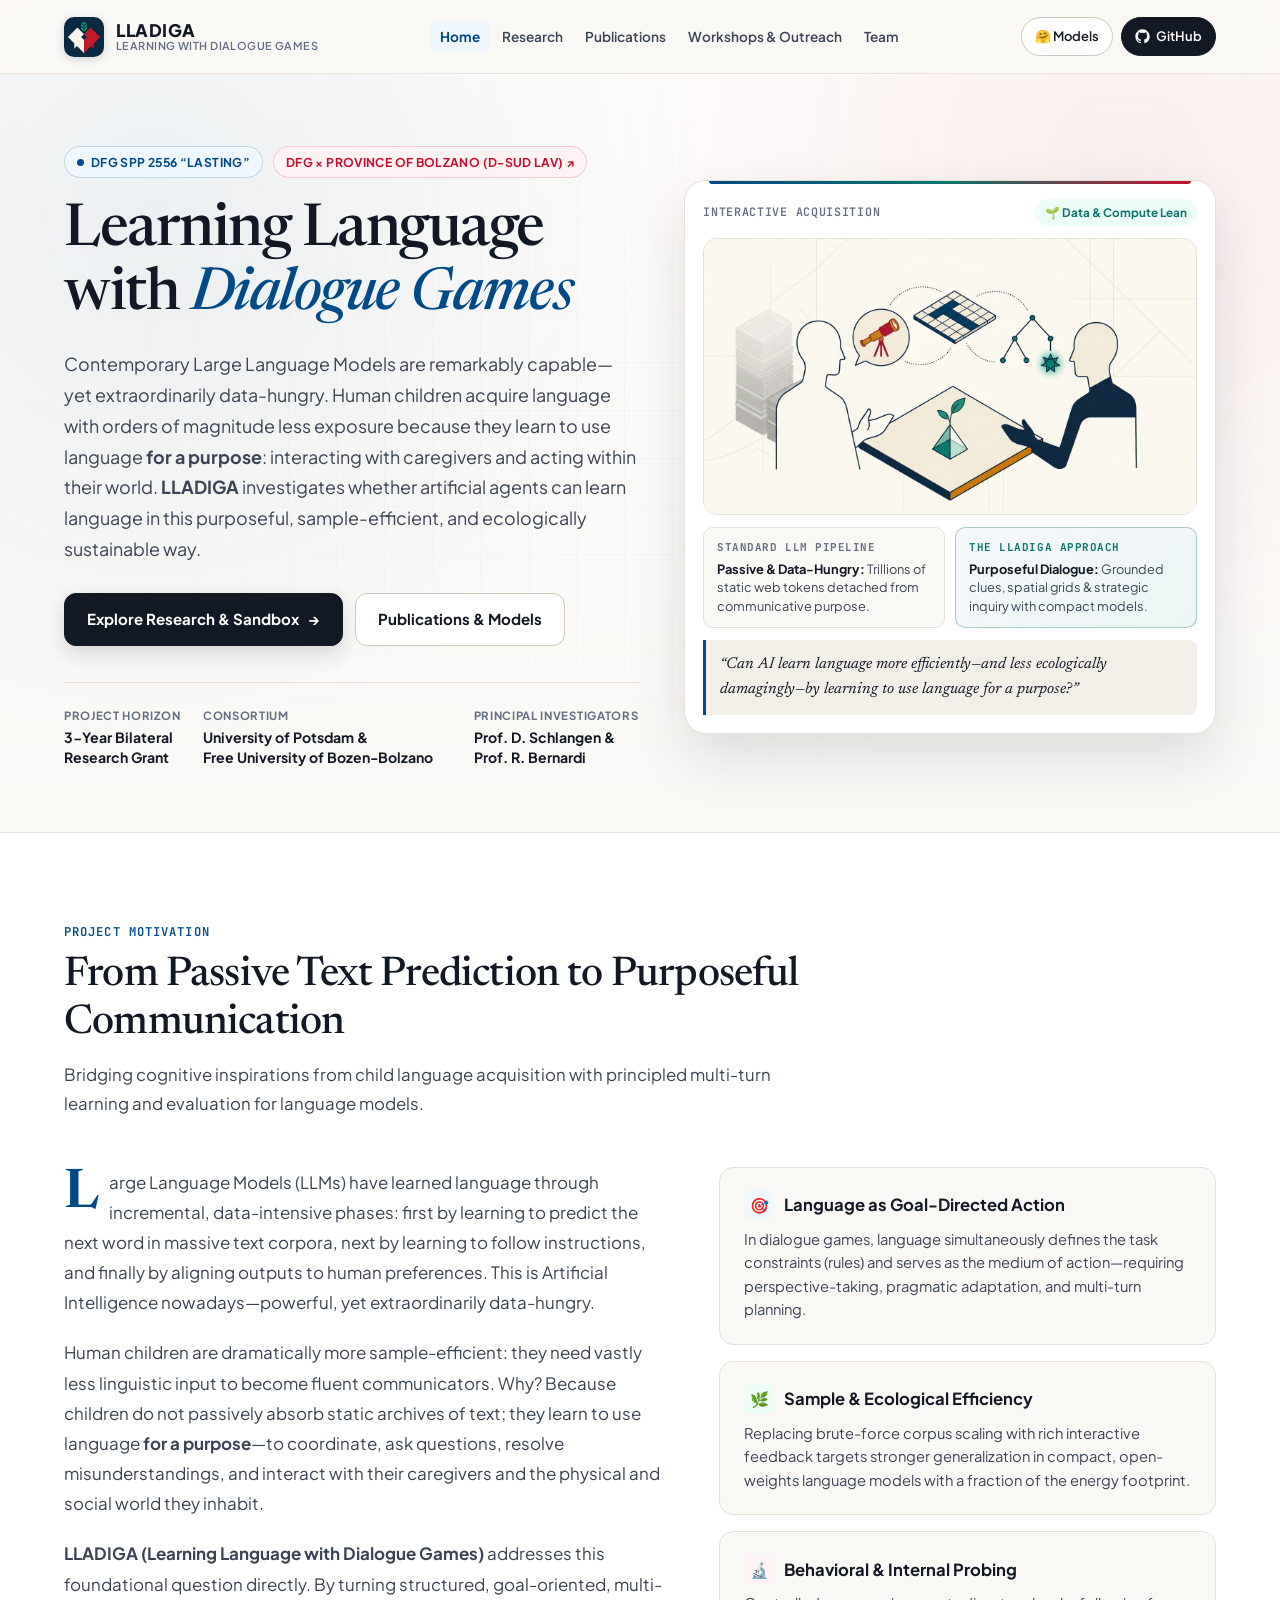
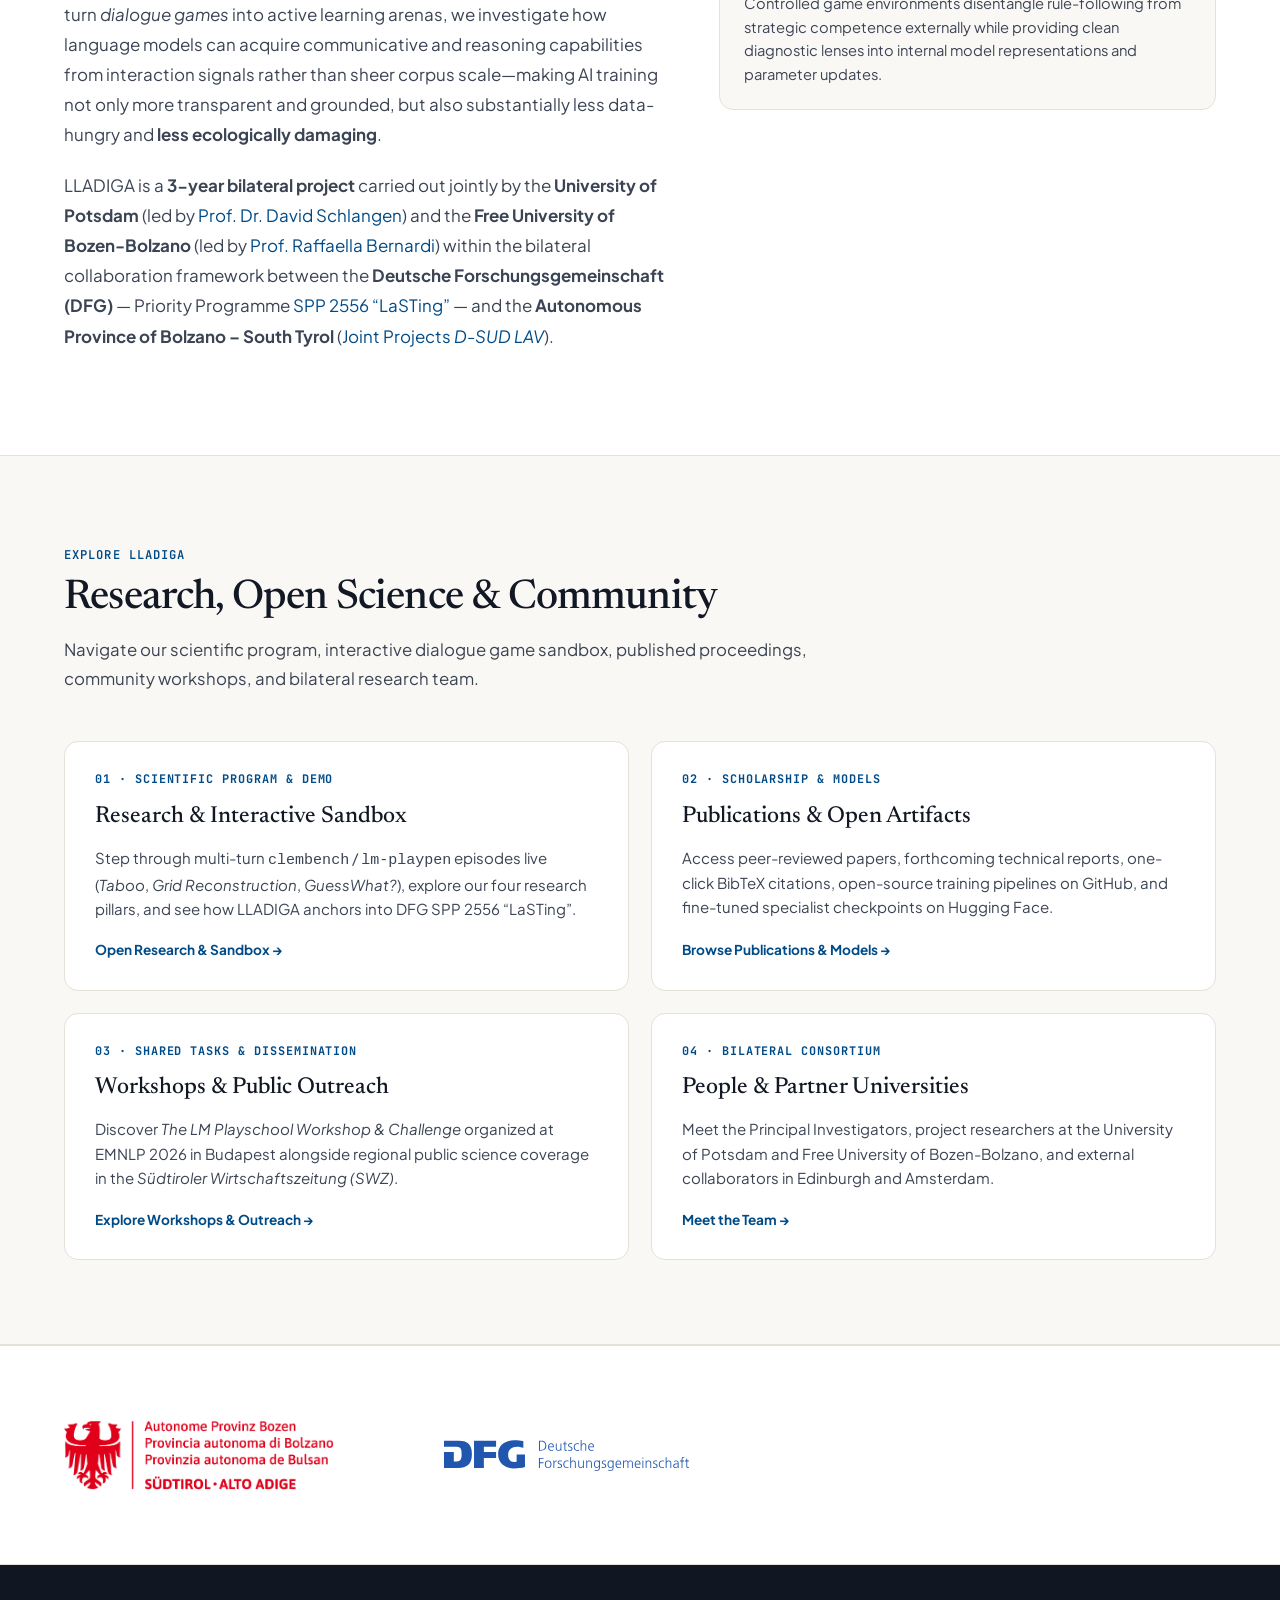
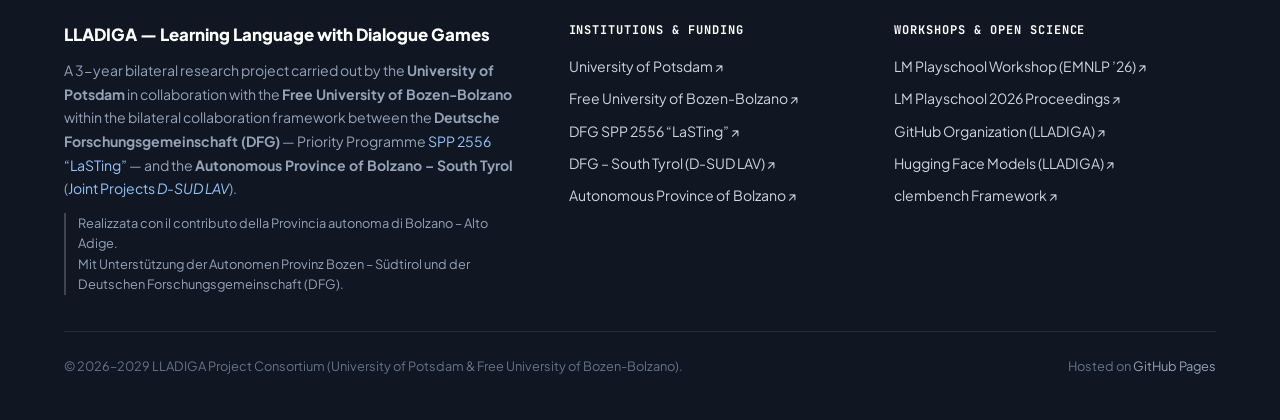
==== commit fc276c9f: "Link DFG-South Tyrol (D-SUD LAV) programme, spell out university names in full, and remove past cont" ====
--- a/index.html
+++ b/index.html
@@ -3,7 +3,7 @@
 <head>
   <meta charset="utf-8" />
   <meta name="viewport" content="width=device-width, initial-scale=1" />
-  <title>LLADIGA — Learning Language with Dialogue Games | University of Potsdam &amp; unibz</title>
+  <title>LLADIGA — Learning Language with Dialogue Games | University of Potsdam &amp; Free University of Bozen-Bolzano</title>
   <meta name="description" content="LLADIGA (Learning Language with Dialogue Games) is a 3-year bilateral research project by the University of Potsdam and the Free University of Bozen-Bolzano within DFG SPP 2556 'LaSTing' and the Autonomous Province of Bolzano – South Tyrol." />
   <link rel="canonical" href="https://lladiga.github.io/" />
 
@@ -78,7 +78,7 @@
         <img src="/assets/img/lladiga-icon.png" alt="LLADIGA Emblem" class="brand-mark" width="40" height="40" />
         <span class="brand-text-wrap">
           <span class="brand-acronym">LLADIGA</span>
-          <span class="brand-sub">Potsdam × unibz</span>
+          <span class="brand-sub">Learning with Dialogue Games</span>
         </span>
       </a>
 
@@ -120,9 +120,9 @@
               <span class="badge-dot"></span>
               DFG SPP 2556 “LaSTing”
             </a>
-            <span class="badge badge-bilateral">
-              DFG × Province of Bolzano (D-SUD LAV)
-            </span>
+            <a href="https://www.dfg.de/de/foerderung/foerdermoeglichkeiten/programme/inter-foerdermassnahmen/antragstellung-suedtirol" target="_blank" rel="noopener noreferrer" class="badge badge-bilateral">
+              DFG × Province of Bolzano (D-SUD LAV) ↗
+            </a>
           </div>
 
           <h1 class="hero-title">
@@ -146,15 +146,15 @@
           <div class="hero-meta-strip">
             <div class="meta-item">
               <span class="meta-kicker">Project Horizon</span>
-              <span class="meta-val">3-Year Bilateral Research Grant</span>
+              <span class="meta-val">3-Year Bilateral<br />Research Grant</span>
             </div>
             <div class="meta-item">
               <span class="meta-kicker">Consortium</span>
-              <span class="meta-val">Univ. of Potsdam &amp; unibz</span>
+              <span class="meta-val">University of Potsdam &amp;<br />Free University of Bozen-Bolzano</span>
             </div>
             <div class="meta-item">
               <span class="meta-kicker">Principal Investigators</span>
-              <span class="meta-val">D. Schlangen &amp; R. Bernardi</span>
+              <span class="meta-val">Prof. D. Schlangen &amp;<br />Prof. R. Bernardi</span>
             </div>
           </div>
         </div>
@@ -223,7 +223,7 @@
               <strong>LLADIGA (Learning Language with Dialogue Games)</strong> addresses this foundational question directly. By turning structured, goal-oriented, multi-turn <em>dialogue games</em> into active learning arenas, we investigate how language models can acquire communicative and reasoning capabilities from interaction signals rather than sheer corpus scale—making AI training not only more transparent and grounded, but also substantially less data-hungry and <strong>less ecologically damaging</strong>.
             </p>
             <p>
-              LLADIGA is a <strong>3-year bilateral project</strong> carried out jointly by the <strong>University of Potsdam</strong> (led by <a href="https://www.ling.uni-potsdam.de/~das/" target="_blank" rel="noopener noreferrer">Prof. Dr. David Schlangen</a>) and the <strong>Free University of Bozen-Bolzano (unibz)</strong> (led by <a href="https://www.unibz.it/en/faculties/engineering/academic-staff/person/2311-raffaella-bernardi" target="_blank" rel="noopener noreferrer">Prof. Raffaella Bernardi</a>) within the bilateral collaboration framework between the <strong>Deutsche Forschungsgemeinschaft (DFG)</strong> — Priority Programme <a href="https://www.lasting-spp.org/" target="_blank" rel="noopener noreferrer">SPP 2556 “LaSTing”</a> — and the <strong>Autonomous Province of Bolzano – South Tyrol</strong> (Joint Projects <em>D-SUD LAV</em>).
+              LLADIGA is a <strong>3-year bilateral project</strong> carried out jointly by the <strong>University of Potsdam</strong> (led by <a href="https://www.ling.uni-potsdam.de/~das/" target="_blank" rel="noopener noreferrer">Prof. Dr. David Schlangen</a>) and the <strong>Free University of Bozen-Bolzano</strong> (led by <a href="https://www.unibz.it/en/faculties/engineering/academic-staff/person/2311-raffaella-bernardi" target="_blank" rel="noopener noreferrer">Prof. Raffaella Bernardi</a>) within the bilateral collaboration framework between the <strong>Deutsche Forschungsgemeinschaft (DFG)</strong> — Priority Programme <a href="https://www.lasting-spp.org/" target="_blank" rel="noopener noreferrer">SPP 2556 “LaSTing”</a> — and the <strong>Autonomous Province of Bolzano – South Tyrol</strong> (<a href="https://www.dfg.de/de/foerderung/foerdermoeglichkeiten/programme/inter-foerdermassnahmen/antragstellung-suedtirol" target="_blank" rel="noopener noreferrer">Joint Projects <em>D-SUD LAV</em></a>).
             </p>
           </div>
 
@@ -362,7 +362,7 @@
         <div>
           <p class="footer-brand-title">LLADIGA — Learning Language with Dialogue Games</p>
           <p class="footer-acknowledgment">
-            A 3-year bilateral research project carried out by the <strong>University of Potsdam</strong> in collaboration with the <strong>Free University of Bozen-Bolzano (unibz)</strong> within the bilateral collaboration framework between the <strong>Deutsche Forschungsgemeinschaft (DFG)</strong> — Priority Programme <a href="https://www.lasting-spp.org/" target="_blank" rel="noopener noreferrer" style="color: #93C5FD;">SPP 2556 “LaSTing”</a> — and the <strong>Autonomous Province of Bolzano – South Tyrol</strong> (Joint Projects <em>D-SUD LAV</em>).
+            A 3-year bilateral research project carried out by the <strong>University of Potsdam</strong> in collaboration with the <strong>Free University of Bozen-Bolzano</strong> within the bilateral collaboration framework between the <strong>Deutsche Forschungsgemeinschaft (DFG)</strong> — Priority Programme <a href="https://www.lasting-spp.org/" target="_blank" rel="noopener noreferrer" style="color: #93C5FD;">SPP 2556 “LaSTing”</a> — and the <strong>Autonomous Province of Bolzano – South Tyrol</strong> (<a href="https://www.dfg.de/de/foerderung/foerdermoeglichkeiten/programme/inter-foerdermassnahmen/antragstellung-suedtirol" target="_blank" rel="noopener noreferrer" style="color: #93C5FD;">Joint Projects <em>D-SUD LAV</em></a>).
           </p>
           <p class="footer-acknowledgment-i18n">
             Realizzata con il contributo della Provincia autonoma di Bolzano – Alto Adige.<br />
@@ -376,6 +376,7 @@
             <li><a href="https://www.uni-potsdam.de/en/" target="_blank" rel="noopener noreferrer">University of Potsdam ↗</a></li>
             <li><a href="https://www.unibz.it/" target="_blank" rel="noopener noreferrer">Free University of Bozen-Bolzano ↗</a></li>
             <li><a href="https://www.lasting-spp.org/" target="_blank" rel="noopener noreferrer">DFG SPP 2556 “LaSTing” ↗</a></li>
+            <li><a href="https://www.dfg.de/de/foerderung/foerdermoeglichkeiten/programme/inter-foerdermassnahmen/antragstellung-suedtirol" target="_blank" rel="noopener noreferrer">DFG – South Tyrol (D-SUD LAV) ↗</a></li>
             <li><a href="https://home.provincia.bz.it/" target="_blank" rel="noopener noreferrer">Autonomous Province of Bolzano ↗</a></li>
           </ul>
         </div>
--- a/assets/css/styles.css
+++ b/assets/css/styles.css
@@ -317,12 +317,26 @@
   background: var(--accent-blue-soft);
   color: var(--accent-blue);
   border: 1px solid rgba(0, 75, 135, 0.18);
+  transition: all 0.18s ease;
+}
+
+.badge-spp:hover {
+  background: rgba(0, 75, 135, 0.14);
+  border-color: rgba(0, 75, 135, 0.35);
+  color: var(--accent-blue);
 }
 
 .badge-bilateral {
   background: var(--accent-crimson-soft);
   color: var(--accent-crimson);
   border: 1px solid rgba(200, 16, 46, 0.18);
+  transition: all 0.18s ease;
+}
+
+.badge-bilateral:hover {
+  background: rgba(200, 16, 46, 0.14);
+  border-color: rgba(200, 16, 46, 0.35);
+  color: var(--accent-crimson);
 }
 
 .badge-dot {
@@ -402,8 +416,8 @@
 
 .hero-meta-strip {
   display: grid;
-  grid-template-columns: repeat(3, 1fr);
-  gap: 16px;
+  grid-template-columns: 0.72fr 1.48fr 0.96fr;
+  gap: 14px;
   padding-top: 24px;
   border-top: 1px solid var(--border-subtle);
 }
@@ -411,19 +425,21 @@
 .meta-item {
   display: flex;
   flex-direction: column;
-  gap: 2px;
+  gap: 3px;
 }
 
 .meta-kicker {
-  font-size: 0.72rem;
+  font-size: 0.71rem;
   font-weight: 700;
   text-transform: uppercase;
   letter-spacing: 0.06em;
   color: var(--ink-muted);
+  white-space: nowrap;
 }
 
 .meta-val {
-  font-size: 0.93rem;
+  font-size: 0.88rem;
+  line-height: 1.42;
   font-weight: 700;
   color: var(--ink-primary);
 }
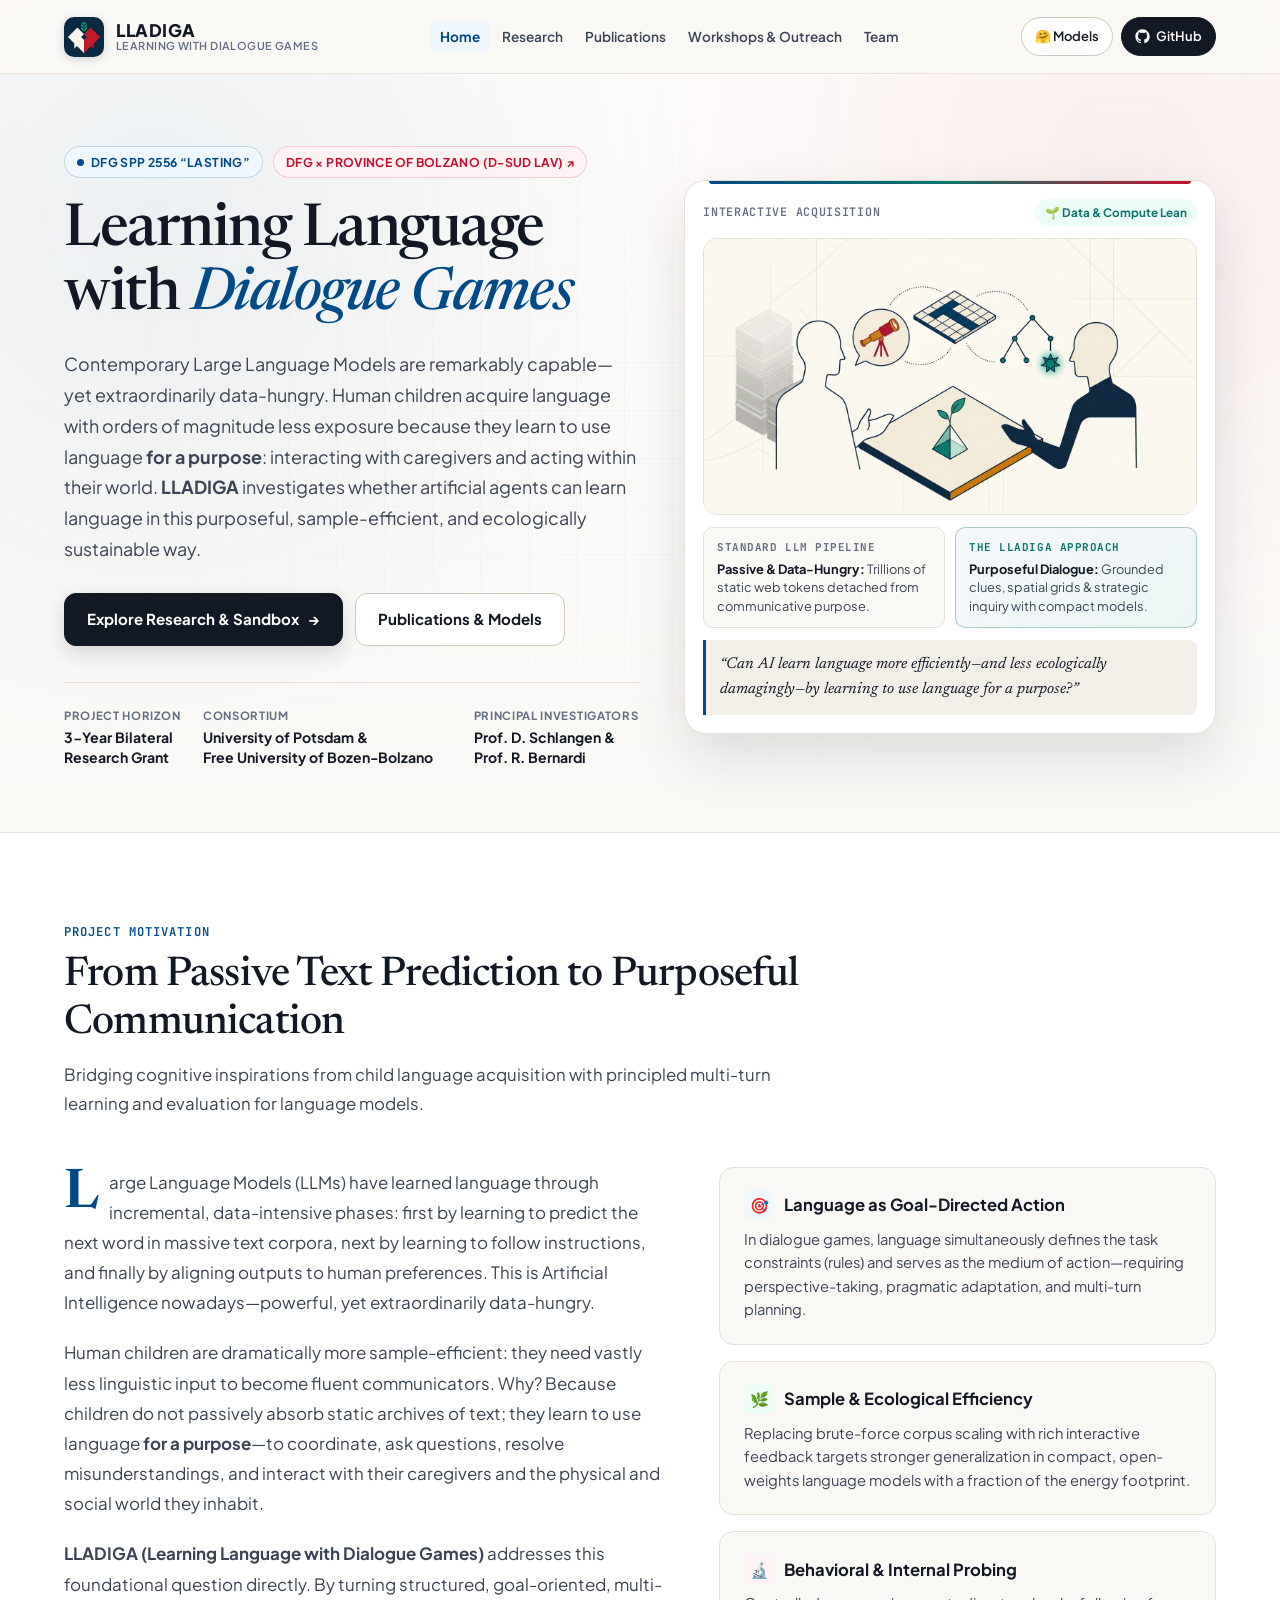
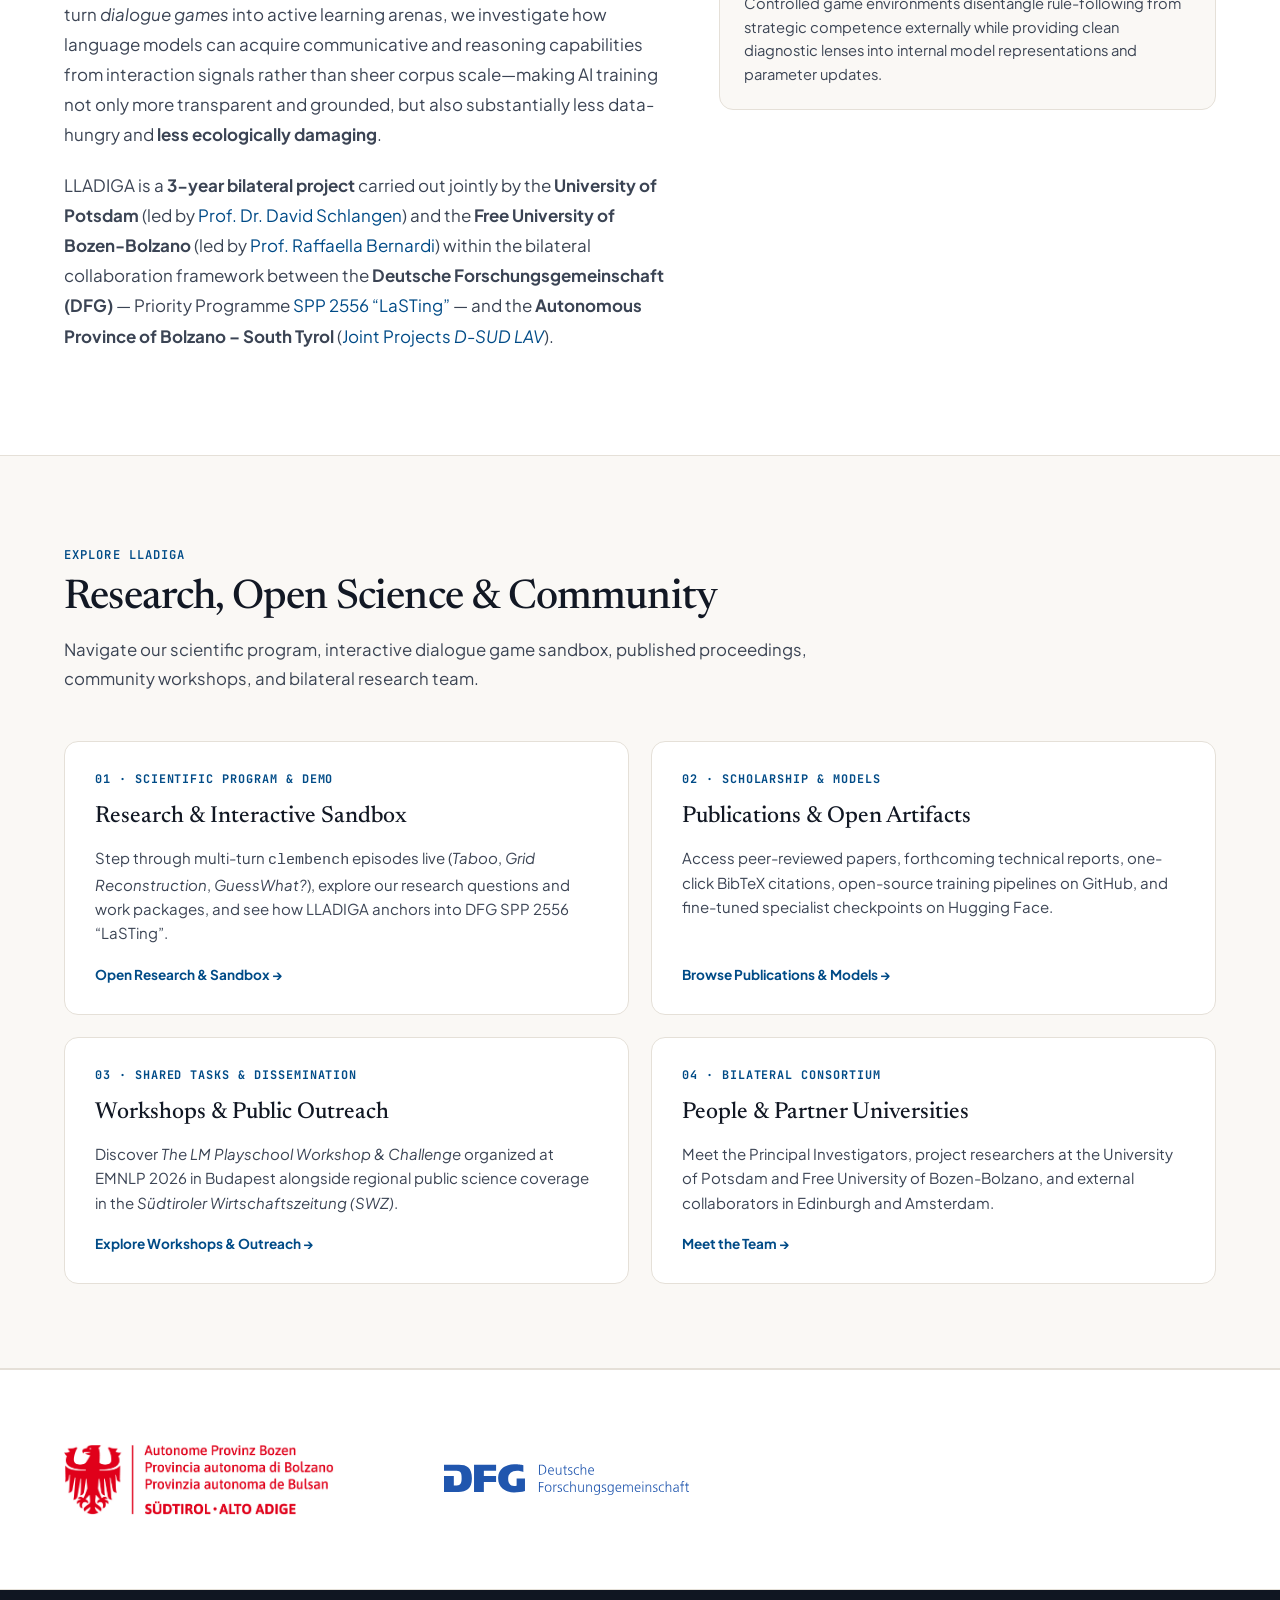
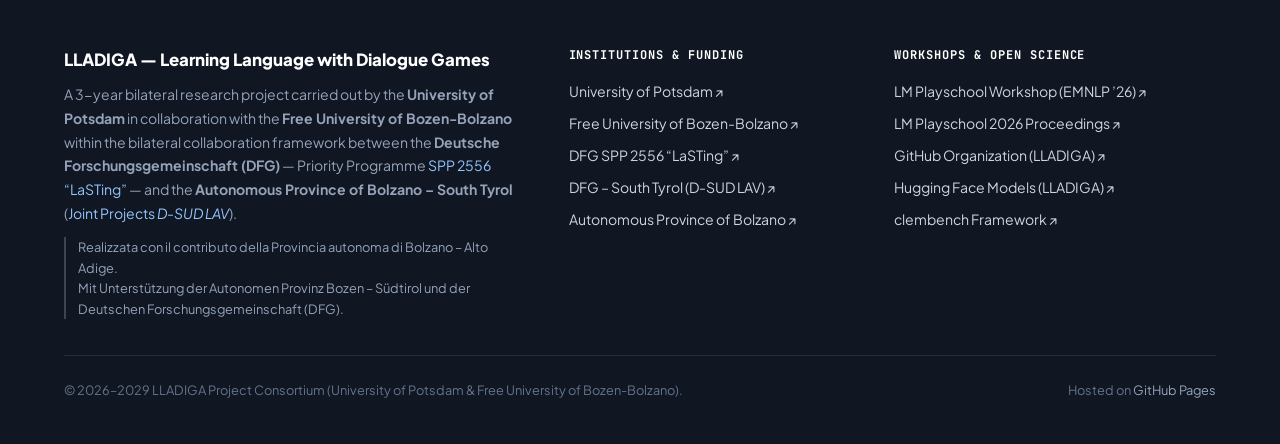
==== commit 2762bde5: "Add research questions, work packages and timeline to Research page Research page - Add Objective & " ====
--- a/index.html
+++ b/index.html
@@ -27,7 +27,7 @@
   <link href="https://fonts.googleapis.com/css2?family=JetBrains+Mono:wght@400;500;600;700&amp;family=Newsreader:ital,opsz,wght@0,6..72,400;0,6..72,500;0,6..72,600;1,6..72,400;1,6..72,500&amp;family=Plus+Jakarta+Sans:wght@400;500;600;700;800&amp;display=swap" rel="stylesheet" />
 
   <!-- Styles -->
-  <link rel="stylesheet" href="/assets/css/styles.css" />
+  <link rel="stylesheet" href="/assets/css/styles.css?v=2" />
 
   <!-- Structured Data -->
   <script type="application/ld+json">
@@ -281,7 +281,7 @@
               <div class="gateway-kicker">01 · Scientific Program &amp; Demo</div>
               <h3>Research &amp; Interactive Sandbox</h3>
               <p>
-                Step through multi-turn <code>clembench</code> / <code>lm-playpen</code> episodes live (<em>Taboo</em>, <em>Grid Reconstruction</em>, <em>GuessWhat?</em>), explore our four research pillars, and see how LLADIGA anchors into DFG SPP 2556 “LaSTing”.
+                Step through multi-turn <code>clembench</code> episodes live (<em>Taboo</em>, <em>Grid Reconstruction</em>, <em>GuessWhat?</em>), explore our research questions and work packages, and see how LLADIGA anchors into DFG SPP 2556 “LaSTing”.
               </p>
             </div>
             <span class="gateway-cta">Open Research &amp; Sandbox →</span>
@@ -400,7 +400,7 @@
     </div>
   </footer>
 
-  <script src="/assets/js/site-data.js"></script>
-  <script src="/assets/js/main.js"></script>
+  <script src="/assets/js/site-data.js?v=2"></script>
+  <script src="/assets/js/main.js?v=2"></script>
 </body>
 </html>
--- a/assets/css/styles.css
+++ b/assets/css/styles.css
@@ -26,6 +26,11 @@
   --accent-teal-soft: #ECFDF8;
   --accent-amber: #B45309;
   --accent-amber-soft: #FEF3C7;
+
+  /* Timeline lead institutions */
+  --lead-up: #F0B429;             /* University of Potsdam */
+  --lead-bz: #5E9F4F;             /* Free University of Bozen-Bolzano */
+  --lead-joint: #E07B39;          /* Joint */
 
   /* Borders & Shadows */
   --border-subtle: #E5E0D8;
@@ -1200,70 +1205,452 @@
 }
 
 /* ==========================================================================
-   Research Pillars Grid
+   Research Questions Grid
    ========================================================================== */
-.pillars-grid {
+.rq-grid {
+  list-style: none;
+  margin: 0;
+  padding: 0;
   display: grid;
   grid-template-columns: repeat(2, 1fr);
   gap: 24px;
 }
 
-.pillar-card {
+.rq-card {
+  background: var(--bg-canvas);
+  border: 1px solid var(--border-subtle);
+  border-left: 4px solid var(--accent-crimson);
+  border-radius: var(--radius-md);
+  padding: 26px 30px 28px;
+}
+
+.rq-head {
+  display: flex;
+  flex-wrap: wrap;
+  align-items: center;
+  gap: 10px;
+  margin-bottom: 12px;
+}
+
+.rq-num {
+  font-family: var(--font-mono);
+  font-size: 0.9rem;
+  font-weight: 700;
+  color: var(--accent-crimson);
+  letter-spacing: 0.06em;
+}
+
+.rq-dim {
+  font-family: var(--font-mono);
+  font-size: 0.72rem;
+  text-transform: uppercase;
+  letter-spacing: 0.06em;
+  padding: 3px 9px;
+  border-radius: 6px;
+  background: var(--accent-blue-soft);
+  color: var(--accent-blue);
+}
+
+.rq-card:target {
+  border-color: var(--accent-crimson);
+  box-shadow: var(--shadow-md);
+}
+
+.rq-text {
+  margin: 0;
+  font-family: var(--font-serif);
+  font-size: 1.32rem;
+  line-height: 1.4;
+  color: var(--ink-primary);
+}
+
+/* ==========================================================================
+   Work Packages Grid
+   ========================================================================== */
+.wp-grid {
+  display: grid;
+  grid-template-columns: repeat(2, 1fr);
+  gap: 24px;
+}
+
+.wp-card {
   background: var(--bg-surface);
   border: 1px solid var(--border-subtle);
+  border-top: 3px solid var(--accent-blue);
   border-radius: var(--radius-md);
-  padding: 30px;
+  padding: 28px 30px;
   display: flex;
   flex-direction: column;
-  justify-content: space-between;
-  transition: transform 0.2s ease, box-shadow 0.2s ease, border-color 0.2s ease;
-}
-
-.pillar-card:hover {
+  transition: transform 0.2s ease, box-shadow 0.2s ease;
+}
+
+.wp-card:hover {
   transform: translateY(-3px);
   box-shadow: var(--shadow-md);
-  border-color: var(--border-strong);
-}
-
-.pillar-num {
-  font-family: var(--font-mono);
-  font-size: 0.76rem;
+}
+
+.wp-head {
+  display: flex;
+  align-items: center;
+  gap: 18px;
+  padding-bottom: 18px;
+  margin-bottom: 18px;
+  border-bottom: 1px solid var(--border-subtle);
+}
+
+.wp-num {
+  flex-shrink: 0;
+  display: inline-flex;
+  align-items: center;
+  justify-content: center;
+  width: 52px;
+  height: 52px;
+  border-radius: var(--radius-sm);
+  background: var(--accent-blue-soft);
+  font-family: var(--font-mono);
+  font-size: 1.15rem;
   font-weight: 700;
-  color: var(--accent-crimson);
+  color: var(--accent-blue);
+}
+
+.wp-kicker {
+  display: block;
+  font-family: var(--font-mono);
+  font-size: 0.72rem;
+  font-weight: 600;
+  text-transform: uppercase;
   letter-spacing: 0.08em;
-  text-transform: uppercase;
-  margin-bottom: 10px;
-}
-
-.pillar-card h3 {
+  color: var(--ink-muted);
+  margin-bottom: 4px;
+}
+
+.wp-card h3 {
   font-family: var(--font-serif);
   font-size: 1.42rem;
   font-weight: 500;
-  margin: 0 0 12px;
-  color: var(--ink-primary);
-}
-
-.pillar-card p {
-  margin: 0 0 18px;
+  line-height: 1.25;
+  margin: 0;
+  color: var(--ink-primary);
+}
+
+.wp-card p {
+  margin: 0;
   font-size: 0.95rem;
   color: var(--ink-secondary);
   line-height: 1.68;
 }
 
-.pillar-tags {
+/* ==========================================================================
+   Execution Timeline (Gantt)
+   ========================================================================== */
+.sr-only {
+  position: absolute;
+  width: 1px;
+  height: 1px;
+  padding: 0;
+  margin: -1px;
+  overflow: hidden;
+  clip: rect(0, 0, 0, 0);
+  white-space: nowrap;
+  border: 0;
+}
+
+.tl-legend {
+  list-style: none;
+  margin: 0 0 22px;
+  padding: 0;
   display: flex;
   flex-wrap: wrap;
-  gap: 7px;
-  margin-top: auto;
-}
-
-.pillar-tags span {
-  font-family: var(--font-mono);
+  gap: 10px 26px;
+  font-size: 0.88rem;
+  color: var(--ink-secondary);
+}
+
+.tl-legend li {
+  display: inline-flex;
+  align-items: center;
+  gap: 9px;
+}
+
+.tl-swatch {
+  width: 26px;
+  height: 12px;
+  border-radius: 3px;
+}
+
+.tl-swatch.up, .tl-bar.up { background: var(--lead-up); }
+.tl-swatch.bz, .tl-bar.bz { background: var(--lead-bz); }
+.tl-swatch.joint, .tl-bar.joint { background: var(--lead-joint); }
+
+.tl-scroll {
+  overflow-x: auto;
+  background: var(--bg-canvas);
+  border: 1px solid var(--border-subtle);
+  border-radius: var(--radius-md);
+  padding: 8px 24px 18px;
+}
+
+.tl-chart {
+  min-width: 940px;
+}
+
+.tl-row {
+  display: grid;
+  grid-template-columns:
+    [label] minmax(310px, 2.1fr)
+    [y1q1] 1fr [y1q2] 1fr [y1q3] 1fr [y1q4] 1fr
+    [y2q1] 1fr [y2q2] 1fr [y2q3] 1fr [y2q4] 1fr
+    [y3q1] 1fr [y3q2] 1fr [y3q3] 1fr [y3q4] 1fr [end];
+  min-height: 34px;
+  border-bottom: 1px solid var(--border-subtle);
+}
+
+.tl-row > * {
+  grid-row: 1;
+}
+
+.tl-label {
+  grid-column: label / y1q1;
+  align-self: center;
+  padding: 6px 16px 6px 0;
+  font-size: 0.88rem;
+  color: var(--ink-secondary);
+  line-height: 1.35;
+}
+
+.tl-id {
+  font-family: var(--font-mono);
+  font-size: 0.74rem;
+  font-weight: 600;
+  color: var(--ink-muted);
+  margin-right: 4px;
+}
+
+.tl-track {
+  grid-column: y1q1 / end;
+  background-image:
+    linear-gradient(to right, var(--border-strong) 1px, transparent 1px),
+    linear-gradient(to right, var(--border-subtle) 1px, transparent 1px);
+  background-size: calc(100% / 3) 100%, calc(100% / 12) 100%;
+  border-right: 1px solid var(--border-strong);
+}
+
+.tl-bar {
+  align-self: center;
+  height: 16px;
+  margin: 0 3px;
+  border-radius: 4px;
+}
+
+/* Header rows */
+.tl-years,
+.tl-quarters {
+  min-height: 0;
+  font-family: var(--font-mono);
+  text-align: center;
+}
+
+.tl-years {
+  border-bottom: none;
+  padding-top: 10px;
+  font-size: 0.74rem;
+  font-weight: 700;
+  text-transform: uppercase;
+  letter-spacing: 0.08em;
+  color: var(--ink-primary);
+}
+
+.tl-years > span:not(.tl-label) {
+  padding-bottom: 4px;
+  border-bottom: 2px solid var(--accent-blue);
+  margin: 0 6px;
+}
+
+.tl-quarters {
   font-size: 0.72rem;
-  padding: 4px 9px;
-  border-radius: 6px;
-  background: var(--bg-subtle);
-  color: var(--ink-secondary);
+  color: var(--ink-muted);
+  border-bottom: 1px solid var(--border-strong);
+}
+
+.tl-quarters > span:not(.tl-label) {
+  padding: 6px 0;
+}
+
+/* Work package group rows */
+.tl-wp {
+  min-height: 0;
+  border-bottom: none;
+}
+
+.tl-wp .tl-label {
+  grid-column: label / end;
+  padding: 18px 0 6px;
+  font-size: 0.8rem;
+  font-weight: 700;
+  text-transform: uppercase;
+  letter-spacing: 0.05em;
+  color: var(--accent-blue);
+}
+
+/* Task rows & detail popovers */
+.tl-hint {
+  margin-left: auto;
+  font-size: 0.8rem;
+  font-style: italic;
+  color: var(--ink-muted);
+}
+
+.tl-task {
+  position: relative;
+  cursor: default;
+  transition: background-color 0.15s ease;
+}
+
+.tl-task:has(.tl-label:hover),
+.tl-task:focus-visible {
+  background-color: rgba(0, 75, 135, 0.045);
+}
+
+.tl-task:focus-visible {
+  outline: 2px solid var(--accent-blue);
+  outline-offset: -2px;
+  border-radius: 4px;
+}
+
+.tl-task .tl-label:hover,
+.tl-task:focus-visible .tl-label {
+  color: var(--ink-primary);
+}
+
+/* Affordance: dotted underline signals that the task name has details */
+.tl-name {
+  text-decoration: underline dotted var(--border-strong);
+  text-decoration-thickness: 1px;
+  text-underline-offset: 4px;
+  transition: color 0.15s ease, text-decoration-color 0.15s ease;
+}
+
+.tl-task .tl-label {
+  cursor: help;
+}
+
+.tl-task .tl-label:hover .tl-name,
+.tl-task:focus-visible .tl-name,
+.tl-task.is-open .tl-name {
+  color: var(--accent-blue);
+  text-decoration-color: var(--accent-blue);
+}
+
+.tl-pop {
+  position: absolute;
+  top: calc(100% - 4px);
+  left: 0;
+  z-index: 20;
+  width: 380px;
+  padding: 14px 16px;
+  border-radius: var(--radius-sm);
+  background: var(--bg-elevated);
+  color: var(--ink-on-dark);
+  box-shadow: var(--shadow-lg);
+  pointer-events: none;
+  opacity: 0;
+  visibility: hidden;
+  transform: translateY(4px);
+  transition: opacity 0.15s ease, transform 0.15s ease, visibility 0.15s;
+}
+
+.tl-pop-meta {
+  display: flex;
+  align-items: center;
+  gap: 8px;
+  margin-bottom: 6px;
+  font-family: var(--font-mono);
+  font-size: 0.7rem;
+  letter-spacing: 0.03em;
+  color: #A9B4C6;
+}
+
+.tl-pop-meta .tl-swatch {
+  width: 14px;
+  height: 8px;
+  border-radius: 2px;
+}
+
+.tl-pop p {
+  margin: 0;
+  font-size: 0.85rem;
+  line-height: 1.55;
+}
+
+/* Wide screens: chart fits, popover floats below the hovered row */
+@media (min-width: 1060px) {
+  .tl-scroll {
+    overflow: visible;
+  }
+
+  .tl-task .tl-label:hover ~ .tl-pop,
+  .tl-chart:not(:has(.tl-label:hover)) .tl-task:focus-visible .tl-pop {
+    opacity: 1;
+    visibility: visible;
+    transform: translateY(0);
+    transition-delay: 0.08s;
+  }
+}
+
+/* Narrower screens: tap a row to expand its details inline */
+@media (max-width: 1059px) {
+  .tl-hint {
+    margin-left: 0;
+  }
+
+  .tl-pop {
+    display: none;
+    position: static;
+    grid-row: 2;
+    grid-column: label / y1q1;
+    width: auto;
+    margin: 0 16px 10px 0;
+    box-shadow: none;
+    opacity: 1;
+    visibility: visible;
+    transform: none;
+  }
+
+  .tl-task {
+    cursor: pointer;
+  }
+
+  .tl-task .tl-label {
+    position: relative;
+    padding-right: 34px;
+    cursor: pointer;
+  }
+
+  /* +/– toggle indicator */
+  .tl-task .tl-label::after {
+    content: "+";
+    position: absolute;
+    right: 12px;
+    top: 50%;
+    transform: translateY(-50%);
+    font-family: var(--font-mono);
+    font-size: 0.95rem;
+    font-weight: 600;
+    color: var(--ink-muted);
+  }
+
+  .tl-task.is-open .tl-label::after {
+    content: "–";
+    color: var(--accent-blue);
+  }
+
+  .tl-task.is-open {
+    background-color: rgba(0, 75, 135, 0.045);
+  }
+
+  .tl-task.is-open .tl-pop {
+    display: block;
+  }
 }
 
 /* ==========================================================================
@@ -1940,7 +2327,8 @@
     border-bottom: 1px solid rgba(255, 255, 255, 0.08);
   }
 
-  .pillars-grid,
+  .wp-grid,
+  .rq-grid,
   .resources-grid,
   .dissem-grid,
   .team-grid,
@@ -1973,7 +2361,8 @@
 
   .spp-feature,
   .challenge-spotlight,
-  .pillar-card {
+  .wp-card,
+  .rq-card {
     padding: 24px;
   }
 
